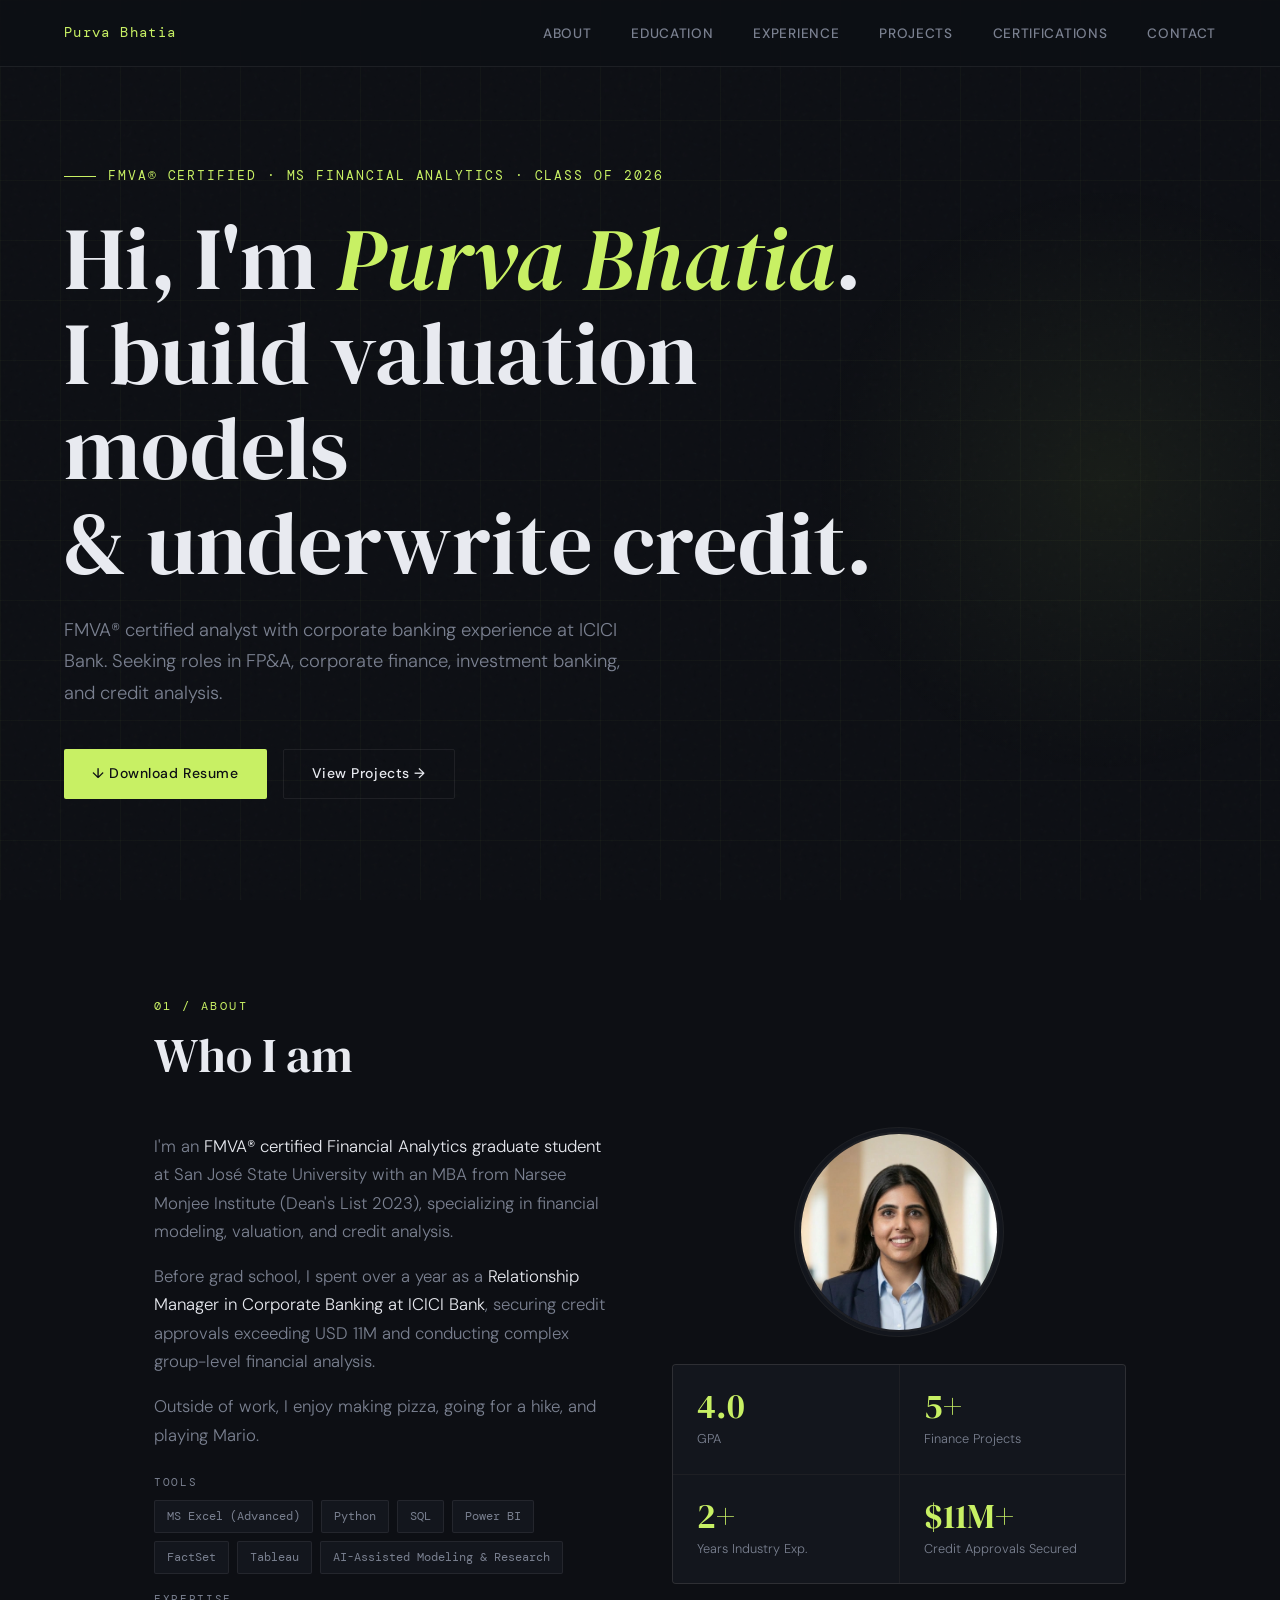
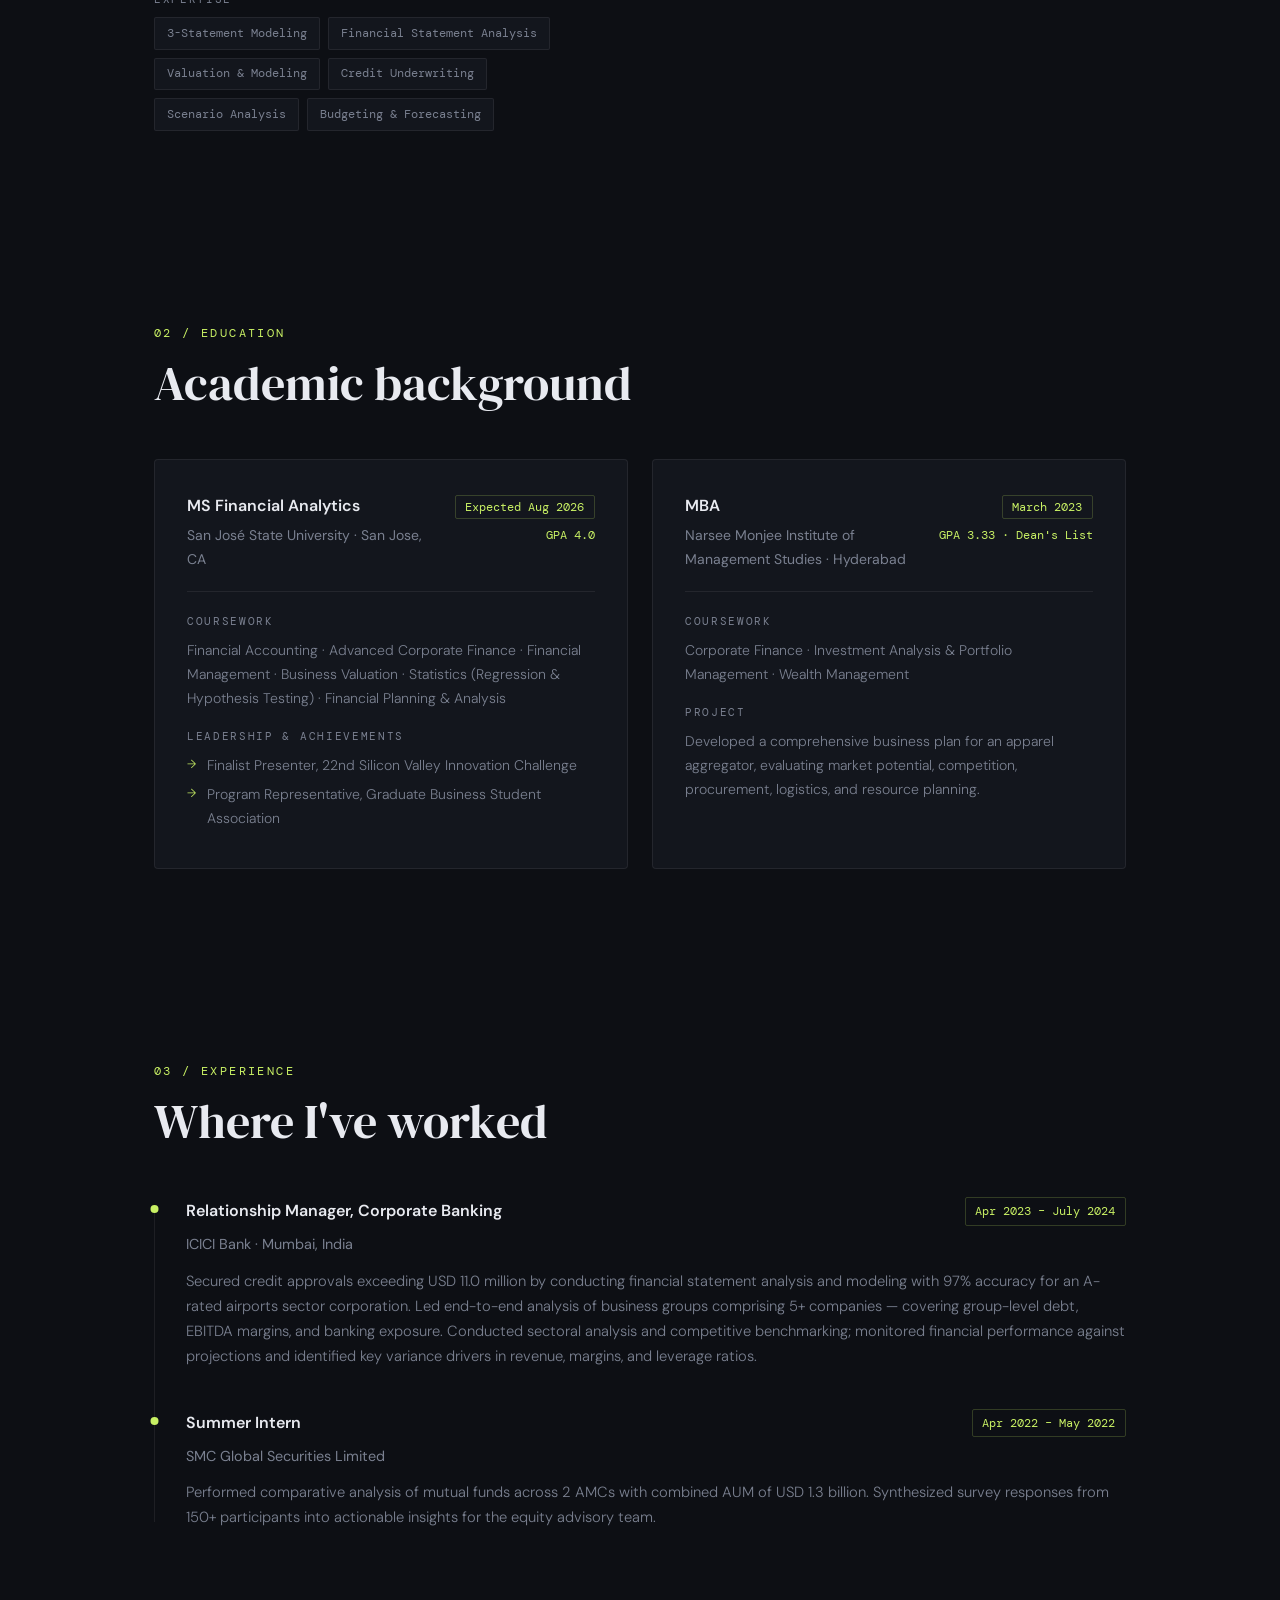
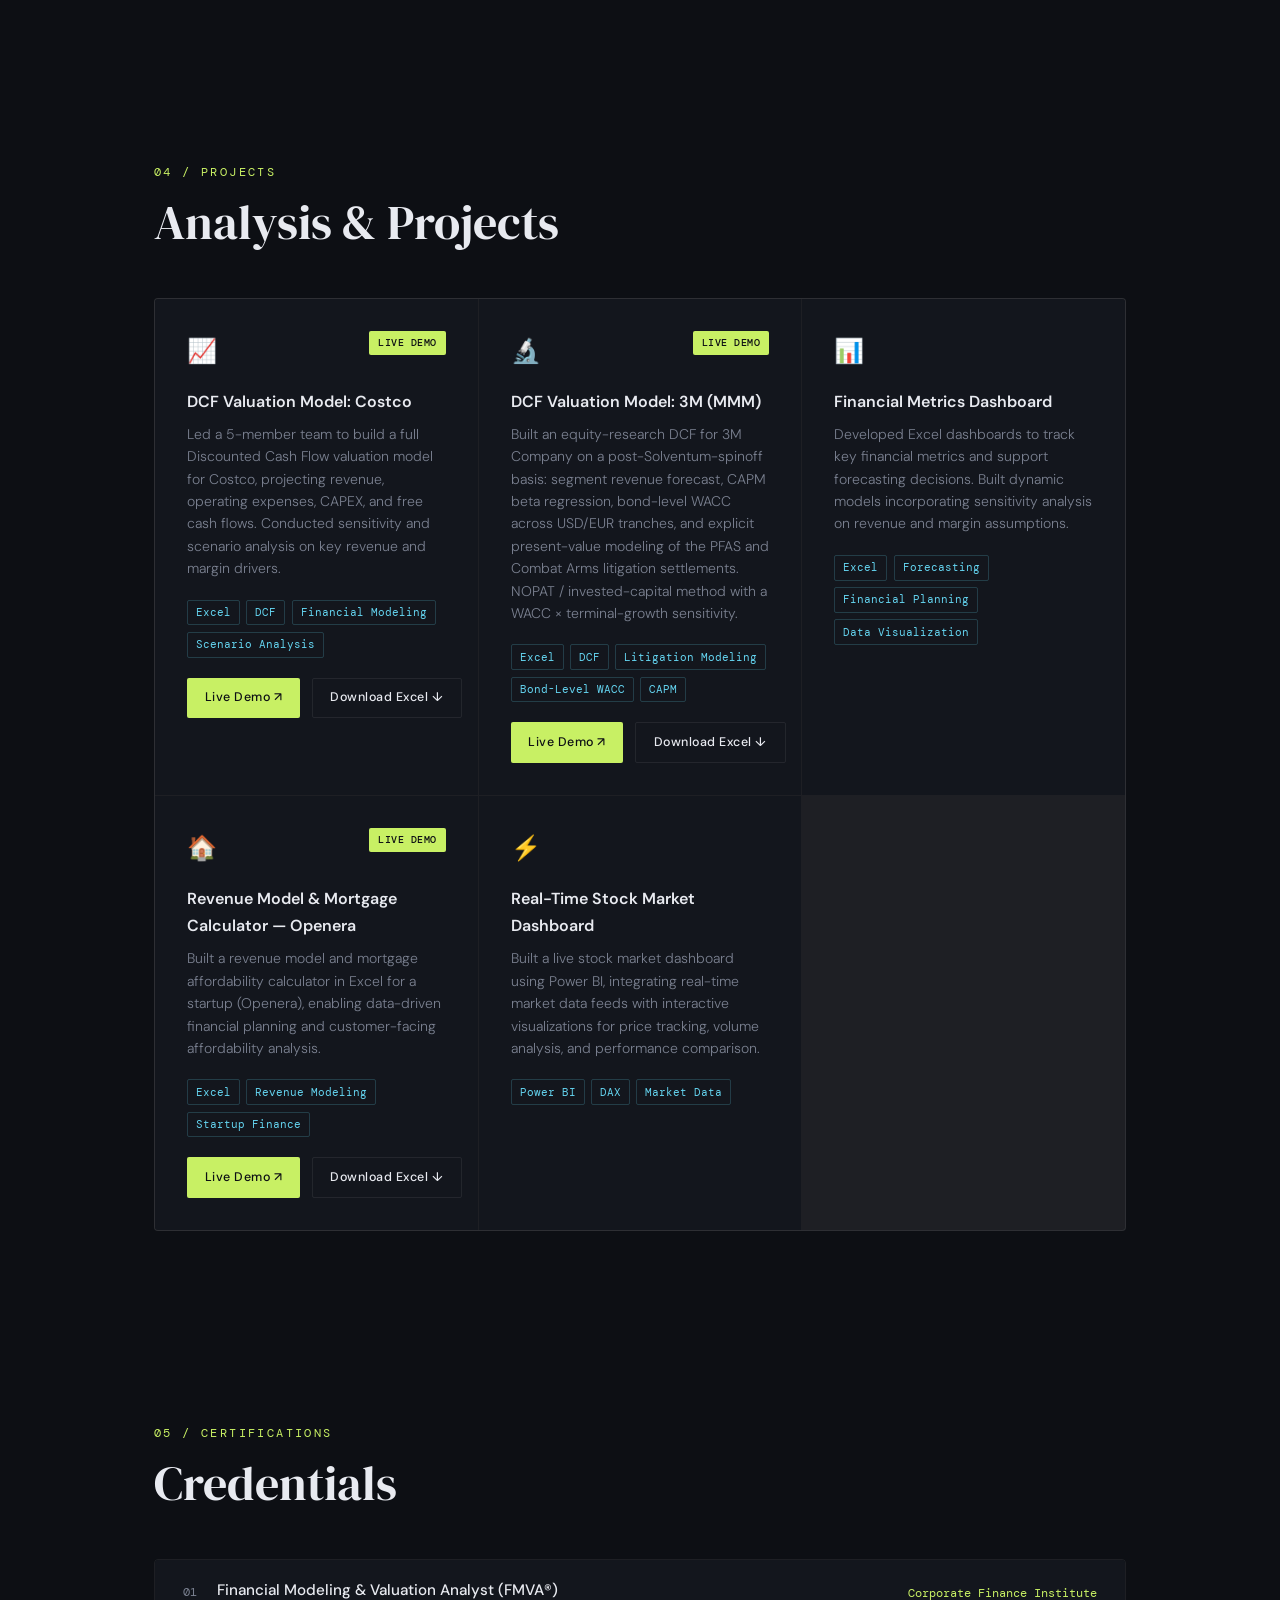
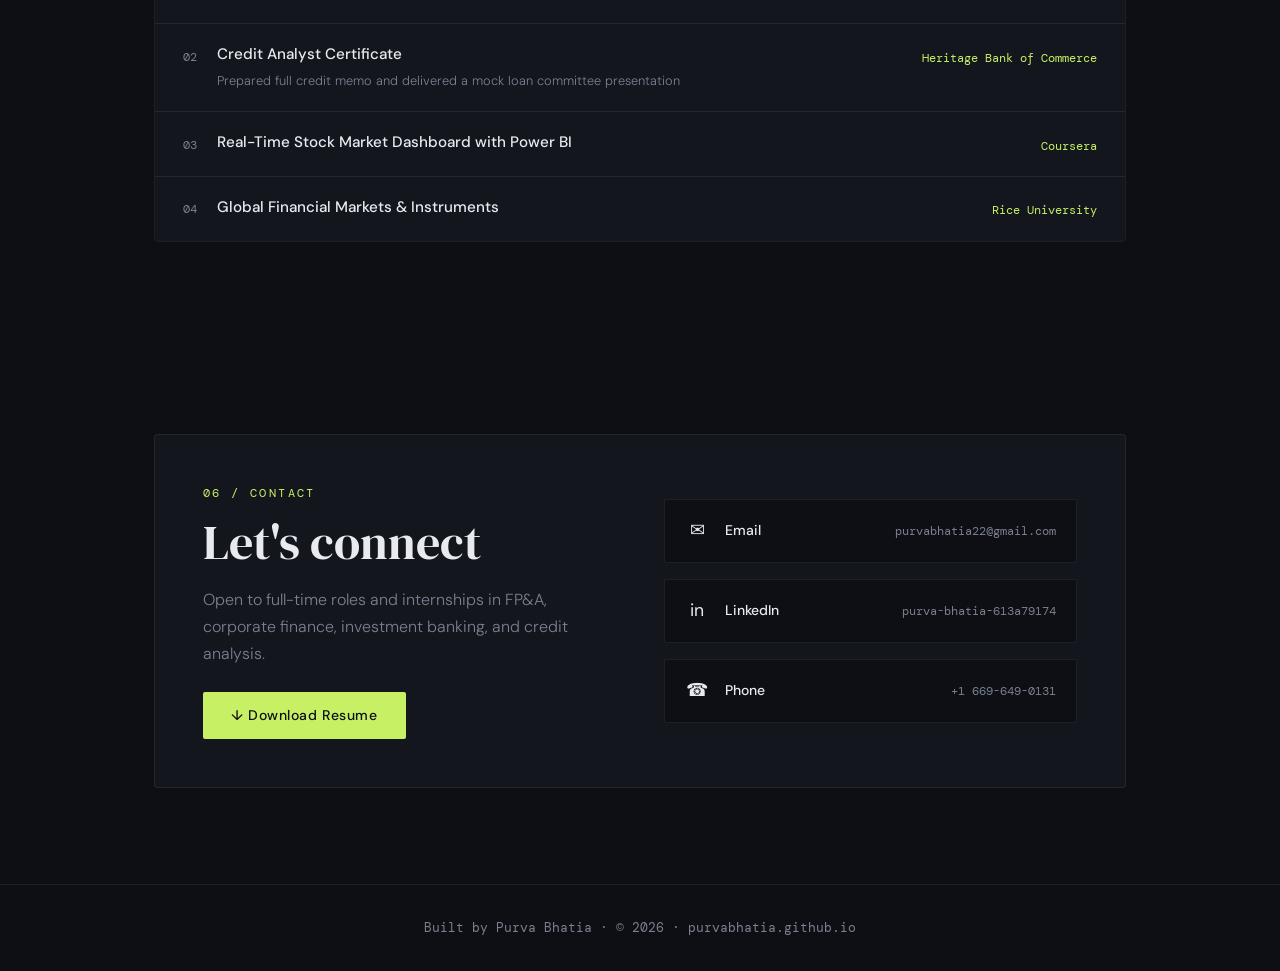
==== index.html @ b3551faf "Added 3M DCF" ====
<!DOCTYPE html>
<html lang="en">
<head>
  <meta charset="UTF-8" />
  <meta name="viewport" content="width=device-width, initial-scale=1.0"/>
  <title>Purva Bhatia | Financial Analytics</title>
  <link rel="preconnect" href="https://fonts.googleapis.com">
  <link href="https://fonts.googleapis.com/css2?family=DM+Serif+Display:ital@0;1&family=DM+Sans:wght@300;400;500;600&family=DM+Mono:wght@400;500&display=swap" rel="stylesheet">
  <link rel="stylesheet" href="style.css">
  <meta property="og:title" content="Purva Bhatia | Financial Analytics">
  <meta property="og:description" content="FMVA® certified analyst — valuation models, credit underwriting, and financial planning. MS Financial Analytics at SJSU.">
  <meta property="og:type" content="website">
  <meta property="og:url" content="https://purvabhatia.github.io/">
  <meta property="og:image" content="https://purvabhatia.github.io/assets/PurvaBhatia_Headshot.jpg">
  <link rel="icon" href="data:image/svg+xml,<svg xmlns='http://www.w3.org/2000/svg' viewBox='0 0 100 100'><rect width='100' height='100' rx='12' fill='%230d0f14'/><text x='50' y='68' font-family='serif' font-size='48' font-weight='400' fill='%23c8f064' text-anchor='middle'>PB</text></svg>">
  <style>
    .nav-links {
      display: flex;
      gap: 2.5rem;
      list-style: none;
    }

    .nav-links a {
      color: var(--muted);
      text-decoration: none;
      font-size: 0.85rem;
      font-weight: 500;
      letter-spacing: 0.05em;
      text-transform: uppercase;
      transition: color 0.2s;
    }

    .nav-links a:hover { color: var(--text); }

    /* ── HERO ── */
    #hero {
      min-height: 100vh;
      display: flex;
      align-items: center;
      padding: 8rem 4rem 4rem;
      position: relative;
      z-index: 1;
    }

    .hero-inner {
      max-width: 900px;
    }

    .hero-tag {
      font-family: var(--mono-font);
      font-size: 0.8rem;
      color: var(--accent);
      letter-spacing: 0.15em;
      text-transform: uppercase;
      margin-bottom: 1.5rem;
      display: flex;
      align-items: center;
      gap: 0.75rem;
    }

    .hero-tag::before {
      content: '';
      display: block;
      width: 2rem;
      height: 1px;
      background: var(--accent);
    }

    h1 {
      font-family: var(--heading-font);
      font-size: clamp(3rem, 7vw, 5.5rem);
      line-height: 1.08;
      font-weight: 400;
      margin-bottom: 1.5rem;
    }

    h1 em {
      font-style: italic;
      color: var(--accent);
    }

    .hero-sub {
      font-size: 1.15rem;
      color: var(--muted);
      max-width: 560px;
      margin-bottom: 2.5rem;
      font-weight: 300;
    }

    .hero-actions {
      display: flex;
      gap: 1rem;
      flex-wrap: wrap;
    }

    .btn {
      display: inline-flex;
      align-items: center;
      gap: 0.5rem;
      padding: 0.75rem 1.75rem;
      border-radius: 2px;
      font-size: 0.875rem;
      font-weight: 500;
      text-decoration: none;
      letter-spacing: 0.04em;
      transition: all 0.2s;
      cursor: pointer;
      border: none;
      font-family: var(--body-font);
    }

    .btn-primary {
      background: var(--accent);
      color: #0d0f14;
    }

    .btn-primary:hover {
      background: #d8ff70;
      transform: translateY(-1px);
      box-shadow: 0 8px 24px rgba(200,240,100,0.2);
    }

    .btn-outline {
      background: transparent;
      color: var(--text);
      border: 1px solid var(--border);
    }

    .btn-outline:hover {
      border-color: rgba(255,255,255,0.2);
      background: var(--surface);
    }

    /* ── GLOW ── */
    .hero-glow {
      position: absolute;
      top: 20%;
      right: -10%;
      width: 600px;
      height: 600px;
      background: radial-gradient(circle, rgba(200,240,100,0.06) 0%, transparent 70%);
      pointer-events: none;
      z-index: 0;
    }

    /* ── SECTIONS ── */
    section {
      padding: 6rem 4rem;
      position: relative;
      z-index: 1;
      max-width: 1100px;
      margin: 0 auto;
    }

    .section-label {
      font-family: var(--mono-font);
      font-size: 0.75rem;
      color: var(--accent);
      letter-spacing: 0.2em;
      text-transform: uppercase;
      margin-bottom: 0.75rem;
    }

    h2 {
      font-family: var(--heading-font);
      font-size: clamp(2rem, 4vw, 3rem);
      font-weight: 400;
      margin-bottom: 3rem;
      line-height: 1.15;
    }

    /* ── ABOUT ── */
    .about-grid {
      display: grid;
      grid-template-columns: 1fr 1fr;
      gap: 4rem;
      align-items: start;
    }

    .about-right {
      display: flex;
      flex-direction: column;
      gap: 1.5rem;
    }

    .headshot-wrap {
      position: relative;
      width: 200px;
      height: 200px;
      border-radius: 50%;
      overflow: hidden;
      border: 2px solid var(--border);
      box-shadow: 0 0 0 4px var(--surface), 0 0 0 5px var(--border);
      margin: 0 auto 0.5rem;
      flex-shrink: 0;
    }

    .headshot-wrap img {
      width: 100%;
      height: 100%;
      object-fit: cover;
      object-position: center top;
      display: block;
      filter: grayscale(10%);
      transition: filter 0.3s, transform 0.3s;
    }

    .headshot-wrap:hover img {
      filter: grayscale(0%);
      transform: scale(1.03);
    }

    @media (max-width: 768px) {
      .headshot-wrap { width: 160px; height: 160px; }
    }

    .about-text p {
      color: var(--muted);
      margin-bottom: 1rem;
      font-weight: 300;
      font-size: 1.05rem;
    }

    .about-text p span {
      color: var(--text);
    }

    .skills-list {
      display: flex;
      flex-wrap: wrap;
      gap: 0.5rem;
      margin-top: 1.5rem;
    }

    .skill-tag {
      font-family: var(--mono-font);
      font-size: 0.78rem;
      padding: 0.3rem 0.75rem;
      border-radius: 2px;
      border: 1px solid var(--border);
      color: var(--muted);
      background: var(--surface);
      transition: all 0.2s;
    }

    .skill-tag:hover {
      border-color: var(--accent);
      color: var(--accent);
    }

    .stat-block {
      display: grid;
      grid-template-columns: 1fr 1fr;
      gap: 1px;
      background: var(--border);
      border: 1px solid var(--border);
      border-radius: 4px;
      overflow: hidden;
    }

    .stat-item {
      background: var(--surface);
      padding: 1.5rem;
    }

    .stat-number {
      font-family: var(--heading-font);
      font-size: 2.2rem;
      color: var(--accent);
      line-height: 1;
      margin-bottom: 0.25rem;
    }

    .stat-desc {
      font-size: 0.8rem;
      color: var(--muted);
      font-weight: 300;
    }

    /* ── EXPERIENCE ── */
    .timeline {
      position: relative;
      padding-left: 2rem;
    }

    .timeline::before {
      content: '';
      position: absolute;
      left: 0;
      top: 8px;
      bottom: 8px;
      width: 1px;
      background: var(--border);
    }

    .timeline-item {
      position: relative;
      margin-bottom: 2.5rem;
      opacity: 0;
      transform: translateY(20px);
      animation: fadeUp 0.5s forwards;
    }

    .timeline-item:nth-child(1) { animation-delay: 0.1s; }
    .timeline-item:nth-child(2) { animation-delay: 0.2s; }
    .timeline-item:nth-child(3) { animation-delay: 0.3s; }

    @keyframes fadeUp {
      to { opacity: 1; transform: translateY(0); }
    }

    .timeline-item::before {
      content: '';
      position: absolute;
      left: -2rem;
      top: 8px;
      width: 8px;
      height: 8px;
      border-radius: 50%;
      background: var(--accent);
      transform: translateX(-3.5px);
    }

    .timeline-header {
      display: flex;
      justify-content: space-between;
      align-items: flex-start;
      margin-bottom: 0.4rem;
      flex-wrap: wrap;
      gap: 0.5rem;
    }

    .timeline-role {
      font-weight: 600;
      font-size: 1rem;
    }

    .timeline-date {
      font-family: var(--mono-font);
      font-size: 0.75rem;
      color: var(--accent);
      padding: 0.2rem 0.6rem;
      border: 1px solid rgba(200,240,100,0.2);
      border-radius: 2px;
    }

    .timeline-company {
      color: var(--muted);
      font-size: 0.9rem;
      margin-bottom: 0.75rem;
    }

    .timeline-desc {
      color: var(--muted);
      font-size: 0.92rem;
      font-weight: 300;
    }

    /* ── PROJECTS ── */
    .projects-grid {
      display: grid;
      grid-template-columns: repeat(auto-fill, minmax(320px, 1fr));
      gap: 1px;
      background: var(--border);
      border: 1px solid var(--border);
      border-radius: 4px;
      overflow: hidden;
    }

    .project-card {
      background: var(--surface);
      padding: 2rem;
      transition: background 0.2s;
      text-decoration: none;
      color: inherit;
      display: block;
    }

    .project-card:hover {
      background: var(--surface2);
    }

    .project-card:hover .project-arrow {
      transform: translate(3px, -3px);
    }

    .project-top {
      display: flex;
      justify-content: space-between;
      align-items: flex-start;
      margin-bottom: 1rem;
    }

    .project-icon {
      font-size: 1.5rem;
    }

    .project-arrow {
      color: var(--muted);
      font-size: 1.2rem;
      transition: transform 0.2s;
    }

    .project-title {
      font-weight: 600;
      font-size: 1rem;
      margin-bottom: 0.5rem;
    }

    .project-desc {
      font-size: 0.875rem;
      color: var(--muted);
      font-weight: 300;
      margin-bottom: 1.25rem;
      line-height: 1.6;
    }

    .project-tags {
      display: flex;
      flex-wrap: wrap;
      gap: 0.4rem;
    }

    .project-tag {
      font-family: var(--mono-font);
      font-size: 0.7rem;
      color: var(--accent2);
      border: 1px solid rgba(100,212,240,0.2);
      padding: 0.15rem 0.5rem;
      border-radius: 2px;
    }

    .project-badge {
      font-family: var(--mono-font);
      font-size: 0.65rem;
      color: var(--bg);
      background: var(--accent);
      padding: 0.2rem 0.55rem;
      border-radius: 2px;
      letter-spacing: 0.05em;
      text-transform: uppercase;
      font-weight: 500;
    }

    .project-actions {
      display: flex;
      gap: 0.75rem;
      margin-top: 1.25rem;
      flex-wrap: nowrap;
    }

    .project-actions .btn {
      font-size: 0.78rem;
      padding: 0.55rem 1.1rem;
      white-space: nowrap;
    }

    /* ── CONTACT ── */
    .contact-inner {
      background: var(--surface);
      border: 1px solid var(--border);
      border-radius: 4px;
      padding: 3rem;
      display: grid;
      grid-template-columns: 1fr 1fr;
      gap: 3rem;
      align-items: center;
    }

    .contact-cta h2 {
      margin-bottom: 1rem;
    }

    .contact-cta p {
      color: var(--muted);
      font-weight: 300;
      margin-bottom: 1.5rem;
    }

    .contact-links {
      display: flex;
      flex-direction: column;
      gap: 1rem;
    }

    .contact-link {
      display: flex;
      align-items: center;
      gap: 1rem;
      padding: 1rem 1.25rem;
      border: 1px solid var(--border);
      border-radius: 2px;
      text-decoration: none;
      color: var(--text);
      transition: all 0.2s;
      background: var(--bg);
    }

    .contact-link:hover {
      border-color: var(--accent);
      color: var(--accent);
    }

    .contact-link-icon {
      font-size: 1.1rem;
      width: 1.5rem;
      text-align: center;
    }

    .contact-link-label {
      font-size: 0.875rem;
      font-weight: 500;
    }

    .contact-link-sub {
      font-size: 0.75rem;
      color: var(--muted);
      margin-left: auto;
      font-family: var(--mono-font);
    }

    /* ── DIVIDER ── */
    .divider {
      width: 100%;
      height: 1px;
      background: var(--border);
      margin: 0 4rem;
      max-width: calc(100% - 8rem);
    }

    /* ── SKILL GROUPS ── */
    .skills-group { margin-top: 1.5rem; }
    .skills-group + .skills-group { margin-top: 1rem; }
    .skills-group-label {
      font-family: var(--mono-font);
      font-size: 0.7rem;
      color: var(--muted);
      letter-spacing: 0.15em;
      text-transform: uppercase;
      margin-bottom: 0.5rem;
    }
    .skills-group .skills-list { margin-top: 0; }

    /* ── EDUCATION ── */
    .edu-grid {
      display: grid;
      grid-template-columns: 1fr 1fr;
      gap: 1.5rem;
    }
    .edu-card {
      background: var(--surface);
      border: 1px solid var(--border);
      border-radius: 4px;
      padding: 2rem;
    }
    .edu-header {
      display: flex;
      justify-content: space-between;
      align-items: flex-start;
      gap: 1rem;
      margin-bottom: 1.25rem;
      padding-bottom: 1.25rem;
      border-bottom: 1px solid var(--border);
    }
    .edu-degree { font-weight: 600; font-size: 1rem; margin-bottom: 0.3rem; }
    .edu-school { font-size: 0.875rem; color: var(--muted); }
    .edu-meta { text-align: right; flex-shrink: 0; }
    .edu-gpa {
      font-family: var(--mono-font);
      font-size: 0.75rem;
      color: var(--accent);
      margin-top: 0.4rem;
    }
    .edu-section-title {
      font-family: var(--mono-font);
      font-size: 0.7rem;
      letter-spacing: 0.15em;
      text-transform: uppercase;
      color: var(--muted);
      margin-bottom: 0.5rem;
      margin-top: 1rem;
    }
    .edu-section-title:first-child { margin-top: 0; }
    .edu-text { font-size: 0.875rem; color: var(--muted); font-weight: 300; line-height: 1.7; }
    .edu-list { list-style: none; padding: 0; }
    .edu-list li {
      font-size: 0.875rem;
      color: var(--muted);
      font-weight: 300;
      padding-left: 1.25rem;
      position: relative;
      margin-bottom: 0.35rem;
    }
    .edu-list li::before { content: '→'; position: absolute; left: 0; color: var(--accent); font-size: 0.75rem; }

    /* ── CERTIFICATIONS ── */
    .cert-list {
      border: 1px solid var(--border);
      border-radius: 4px;
      overflow: hidden;
    }
    .cert-item {
      display: flex;
      align-items: flex-start;
      justify-content: space-between;
      gap: 2rem;
      padding: 1.25rem 1.75rem;
      border-bottom: 1px solid var(--border);
      background: var(--surface);
      transition: background 0.2s;
    }
    .cert-item:last-child { border-bottom: none; }
    .cert-item:hover { background: var(--surface2); }
    .cert-left { display: flex; align-items: flex-start; gap: 1.25rem; }
    .cert-index {
      font-family: var(--mono-font);
      font-size: 0.72rem;
      color: var(--muted);
      padding-top: 0.2rem;
      flex-shrink: 0;
    }
    .cert-name { font-weight: 500; font-size: 0.95rem; line-height: 1.4; }
    .cert-detail { font-size: 0.8rem; color: var(--muted); font-weight: 300; margin-top: 0.25rem; }
    .cert-org {
      font-family: var(--mono-font);
      font-size: 0.75rem;
      color: var(--accent);
      white-space: nowrap;
      flex-shrink: 0;
      padding-top: 0.2rem;
    }

    /* ── RESPONSIVE ── */
    @media (max-width: 768px) {
      nav { padding: 1rem 1.5rem; }
      .nav-links { display: none; }
      #hero, section { padding-left: 1.5rem; padding-right: 1.5rem; }
      .about-grid { grid-template-columns: 1fr; gap: 2rem; }
      .contact-inner { grid-template-columns: 1fr; }
      .projects-grid { grid-template-columns: 1fr; }
      .edu-grid { grid-template-columns: 1fr; }
    }

    /* ── SCROLL ANIMATION ── */
    .reveal {
      opacity: 0;
      transform: translateY(30px);
      transition: opacity 0.6s ease, transform 0.6s ease;
    }

    .reveal.visible {
      opacity: 1;
      transform: translateY(0);
    }
  </style>
</head>
<body>

  <!-- NAV -->
  <nav>
<span class="nav-logo">Purva Bhatia</span>
    <ul class="nav-links">
      <li><a href="#about">About</a></li>
      <li><a href="#education">Education</a></li>
      <li><a href="#experience">Experience</a></li>
      <li><a href="#projects">Projects</a></li>
      <li><a href="#certifications">Certifications</a></li>
      <li><a href="#contact">Contact</a></li>
    </ul>
  </nav>

  <!-- HERO -->
  <div id="hero">
    <div class="hero-glow"></div>
    <div class="hero-inner">
      <div class="hero-tag">FMVA® Certified · MS Financial Analytics · Class of 2026</div>
      <h1>Hi, I'm <em>Purva Bhatia</em>.<br>I build valuation models<br>&amp; underwrite credit.</h1>
      <p class="hero-sub">
        FMVA® certified analyst with corporate banking experience at ICICI Bank. Seeking roles in FP&amp;A, corporate finance, investment banking, and credit analysis.
      </p>
      <div class="hero-actions">
        <a href="assets/PurvaBhatia_Resume.pdf" class="btn btn-primary" target="_blank">↓ Download Resume</a>
        <a href="#projects" class="btn btn-outline">View Projects →</a>
      </div>
    </div>
  </div>

  <!-- ABOUT -->
  <section id="about">
    <div class="section-label">01 / About</div>
    <h2>Who I am</h2>
    <div class="about-grid reveal">
      <div class="about-text">
        <p>
          I'm an <span>FMVA® certified Financial Analytics graduate student</span> at San José State University with an MBA from Narsee Monjee Institute (Dean's List 2023), specializing in financial modeling, valuation, and credit analysis.
        </p>
        <p>
          Before grad school, I spent over a year as a <span>Relationship Manager in Corporate Banking at ICICI Bank</span>, securing credit approvals exceeding USD 11M and conducting complex group-level financial analysis.
        </p>
        <p>
          Outside of work, I enjoy making pizza, going for a hike, and playing Mario.
        </p>
        <div class="skills-group">
          <div class="skills-group-label">Tools</div>
          <div class="skills-list">
            <span class="skill-tag">MS Excel (Advanced)</span>
            <span class="skill-tag">Python</span>
            <span class="skill-tag">SQL</span>
            <span class="skill-tag">Power BI</span>
            <span class="skill-tag">FactSet</span>
            <span class="skill-tag">Tableau</span>
            <span class="skill-tag">AI-Assisted Modeling &amp; Research</span>
          </div>
        </div>
        <div class="skills-group">
          <div class="skills-group-label">Expertise</div>
          <div class="skills-list">
            <span class="skill-tag">3-Statement Modeling</span>
            <span class="skill-tag">Financial Statement Analysis</span>
            <span class="skill-tag">Valuation & Modeling</span>
            <span class="skill-tag">Credit Underwriting</span>
            <span class="skill-tag">Scenario Analysis</span>
            <span class="skill-tag">Budgeting & Forecasting</span>
          </div>
        </div>
      </div>
      <div class="about-right">
        <div class="headshot-wrap">
          <img src="assets/PurvaBhatia_Headshot.jpg" alt="Purva Bhatia" />
        </div>
        <div class="stat-block">
          <div class="stat-item">
            <div class="stat-number">4.0</div>
            <div class="stat-desc">GPA</div>
          </div>
          <div class="stat-item">
            <div class="stat-number">5+</div>
            <div class="stat-desc">Finance Projects</div>
          </div>
          <div class="stat-item">
            <div class="stat-number">2+</div>
            <div class="stat-desc">Years Industry Exp.</div>
          </div>
          <div class="stat-item">
            <div class="stat-number">$11M+</div>
            <div class="stat-desc">Credit Approvals Secured</div>
          </div>
        </div>
      </div>
    </div>
  </section>

  <!-- EDUCATION -->
  <section id="education">
    <div class="section-label">02 / Education</div>
    <h2>Academic background</h2>
    <div class="edu-grid reveal">

      <div class="edu-card">
        <div class="edu-header">
          <div>
            <div class="edu-degree">MS Financial Analytics</div>
            <div class="edu-school">San José State University · San Jose, CA</div>
          </div>
          <div class="edu-meta">
            <span class="timeline-date">Expected Aug 2026</span>
            <div class="edu-gpa">GPA 4.0</div>
          </div>
        </div>
        <div class="edu-section-title">Coursework</div>
        <p class="edu-text">Financial Accounting · Advanced Corporate Finance · Financial Management · Business Valuation · Statistics (Regression &amp; Hypothesis Testing) · Financial Planning &amp; Analysis</p>
        <div class="edu-section-title">Leadership &amp; Achievements</div>
        <ul class="edu-list">
          <li>Finalist Presenter, 22nd Silicon Valley Innovation Challenge</li>
          <li>Program Representative, Graduate Business Student Association</li>
        </ul>
      </div>

      <div class="edu-card">
        <div class="edu-header">
          <div>
            <div class="edu-degree">MBA</div>
            <div class="edu-school">Narsee Monjee Institute of Management Studies · Hyderabad</div>
          </div>
          <div class="edu-meta">
            <span class="timeline-date">March 2023</span>
            <div class="edu-gpa">GPA 3.33 · Dean's List</div>
          </div>
        </div>
        <div class="edu-section-title">Coursework</div>
        <p class="edu-text">Corporate Finance · Investment Analysis &amp; Portfolio Management · Wealth Management</p>
        <div class="edu-section-title">Project</div>
        <p class="edu-text">Developed a comprehensive business plan for an apparel aggregator, evaluating market potential, competition, procurement, logistics, and resource planning.</p>
      </div>

    </div>
  </section>

  <!-- EXPERIENCE -->
  <section id="experience">
    <div class="section-label">03 / Experience</div>
    <h2>Where I've worked</h2>
    <div class="timeline">
      <!-- JOB 1 -->
      <div class="timeline-item">
        <div class="timeline-header">
          <span class="timeline-role">Relationship Manager, Corporate Banking</span>
          <span class="timeline-date">Apr 2023 – July 2024</span>
        </div>
        <div class="timeline-company">ICICI Bank · Mumbai, India</div>
        <p class="timeline-desc">
          Secured credit approvals exceeding USD 11.0 million by conducting financial statement analysis and modeling with 97% accuracy for an A-rated airports sector corporation. Led end-to-end analysis of business groups comprising 5+ companies — covering group-level debt, EBITDA margins, and banking exposure. Conducted sectoral analysis and competitive benchmarking; monitored financial performance against projections and identified key variance drivers in revenue, margins, and leverage ratios.
        </p>
      </div>
      <!-- JOB 2 -->
      <div class="timeline-item">
        <div class="timeline-header">
          <span class="timeline-role">Summer Intern</span>
          <span class="timeline-date">Apr 2022 – May 2022</span>
        </div>
        <div class="timeline-company">SMC Global Securities Limited</div>
        <p class="timeline-desc">
          Performed comparative analysis of mutual funds across 2 AMCs with combined AUM of USD 1.3 billion. Synthesized survey responses from 150+ participants into actionable insights for the equity advisory team.
        </p>
      </div>
    </div>
  </section>

  <!-- PROJECTS -->
  <section id="projects">
    <div class="section-label">04 / Projects</div>
    <h2>Analysis &amp; Projects</h2>
    <div class="projects-grid reveal">

      <!-- PROJECT 1 -->
      <div class="project-card">
        <div class="project-top">
          <span class="project-icon">📈</span>
          <span class="project-badge">Live Demo</span>
        </div>
        <div class="project-title">DCF Valuation Model: Costco</div>
        <div class="project-desc">
          Led a 5-member team to build a full Discounted Cash Flow valuation model for Costco, projecting revenue, operating expenses, CAPEX, and free cash flows. Conducted sensitivity and scenario analysis on key revenue and margin drivers.
        </div>
        <div class="project-tags">
          <span class="project-tag">Excel</span>
          <span class="project-tag">DCF</span>
          <span class="project-tag">Financial Modeling</span>
          <span class="project-tag">Scenario Analysis</span>
        </div>
        <div class="project-actions">
          <a href="costco.html" class="btn btn-primary" target="_blank">Live Demo ↗</a>
          <a href="assets/Costco_DCF.xlsx" class="btn btn-outline" target="_blank">Download Excel ↓</a>
        </div>
      </div>

      <!-- PROJECT 2 -->
      <div class="project-card">
        <div class="project-top">
          <span class="project-icon">🔬</span>
          <span class="project-badge">Live Demo</span>
        </div>
        <div class="project-title">DCF Valuation Model: 3M (MMM)</div>
        <div class="project-desc">
          Built an equity-research DCF for 3M Company on a post-Solventum-spinoff basis: segment revenue forecast, CAPM beta regression, bond-level WACC across USD/EUR tranches, and explicit present-value modeling of the PFAS and Combat Arms litigation settlements. NOPAT / invested-capital method with a WACC × terminal-growth sensitivity.
        </div>
        <div class="project-tags">
          <span class="project-tag">Excel</span>
          <span class="project-tag">DCF</span>
          <span class="project-tag">Litigation Modeling</span>
          <span class="project-tag">Bond-Level WACC</span>
          <span class="project-tag">CAPM</span>
        </div>
        <div class="project-actions">
          <a href="3m.html" class="btn btn-primary" target="_blank">Live Demo ↗</a>
          <a href="assets/3m_DCF.xlsx" class="btn btn-outline" target="_blank">Download Excel ↓</a>
        </div>
      </div>

      <!-- PROJECT 3 -->
      <div class="project-card">
        <div class="project-top">
          <span class="project-icon">📊</span>
        </div>
        <div class="project-title">Financial Metrics Dashboard</div>
        <div class="project-desc">
          Developed Excel dashboards to track key financial metrics and support forecasting decisions. Built dynamic models incorporating sensitivity analysis on revenue and margin assumptions.
        </div>
        <div class="project-tags">
          <span class="project-tag">Excel</span>
          <span class="project-tag">Forecasting</span>
          <span class="project-tag">Financial Planning</span>
          <span class="project-tag">Data Visualization</span>
        </div>
      </div>

      <!-- PROJECT 4 -->
      <div class="project-card">
        <div class="project-top">
          <span class="project-icon">🏠</span>
          <span class="project-badge">Live Demo</span>
        </div>
        <div class="project-title">Revenue Model & Mortgage Calculator — Openera</div>
        <div class="project-desc">
          Built a revenue model and mortgage affordability calculator in Excel for a startup (Openera), enabling data-driven financial planning and customer-facing affordability analysis.
        </div>
        <div class="project-tags">
          <span class="project-tag">Excel</span>
          <span class="project-tag">Revenue Modeling</span>
          <span class="project-tag">Startup Finance</span>
        </div>
        <div class="project-actions">
          <a href="mortgage.html" class="btn btn-primary" target="_blank">Live Demo ↗</a>
          <a href="assets/Simulator.xlsx" class="btn btn-outline" target="_blank">Download Excel ↓</a>
        </div>
      </div>

      <!-- PROJECT 5 -->
      <div class="project-card">
        <div class="project-top">
          <span class="project-icon">⚡</span>
        </div>
        <div class="project-title">Real-Time Stock Market Dashboard</div>
        <div class="project-desc">
          Built a live stock market dashboard using Power BI, integrating real-time market data feeds with interactive visualizations for price tracking, volume analysis, and performance comparison.
        </div>
        <div class="project-tags">
          <span class="project-tag">Power BI</span>
          <span class="project-tag">DAX</span>
          <span class="project-tag">Market Data</span>
        </div>
      </div>

    </div>
  </section>

  <!-- CERTIFICATIONS -->
  <section id="certifications">
    <div class="section-label">05 / Certifications</div>
    <h2>Credentials</h2>
    <div class="cert-list reveal">

      <div class="cert-item">
        <div class="cert-left">
          <span class="cert-index">01</span>
          <div>
            <div class="cert-name">Financial Modeling &amp; Valuation Analyst (FMVA®)</div>
          </div>
        </div>
        <span class="cert-org">Corporate Finance Institute</span>
      </div>

      <div class="cert-item">
        <div class="cert-left">
          <span class="cert-index">02</span>
          <div>
            <div class="cert-name">Credit Analyst Certificate</div>
            <div class="cert-detail">Prepared full credit memo and delivered a mock loan committee presentation</div>
          </div>
        </div>
        <span class="cert-org">Heritage Bank of Commerce</span>
      </div>

      <div class="cert-item">
        <div class="cert-left">
          <span class="cert-index">03</span>
          <div>
            <div class="cert-name">Real-Time Stock Market Dashboard with Power BI</div>
          </div>
        </div>
        <span class="cert-org">Coursera</span>
      </div>

      <div class="cert-item">
        <div class="cert-left">
          <span class="cert-index">04</span>
          <div>
            <div class="cert-name">Global Financial Markets &amp; Instruments</div>
          </div>
        </div>
        <span class="cert-org">Rice University</span>
      </div>

    </div>
  </section>

  <!-- CONTACT -->
  <section id="contact">
    <div class="contact-inner reveal">
      <div class="contact-cta">
        <div class="section-label">06 / Contact</div>
        <h2>Let's connect</h2>
        <p>
          Open to full-time roles and internships in FP&amp;A, corporate finance, investment banking, and credit analysis.
        </p>
        <a href="assets/PurvaBhatia_Resume.pdf" class="btn btn-primary" target="_blank">↓ Download Resume</a>
      </div>
      <div class="contact-links">
        <a href="mailto:purvabhatia22@gmail.com" class="contact-link">
          <span class="contact-link-icon">✉</span>
          <span class="contact-link-label">Email</span>
          <span class="contact-link-sub">purvabhatia22@gmail.com</span>
        </a>
        <a href="https://www.linkedin.com/in/purva-bhatia-613a79174/" target="_blank" class="contact-link">
          <span class="contact-link-icon">in</span>
          <span class="contact-link-label">LinkedIn</span>
          <span class="contact-link-sub">purva-bhatia-613a79174</span>
        </a>
        <a href="tel:+16696490131" class="contact-link">
          <span class="contact-link-icon">☎</span>
          <span class="contact-link-label">Phone</span>
          <span class="contact-link-sub">+1 669-649-0131</span>
        </a>
      </div>
    </div>
  </section>

  <!-- FOOTER -->
  <footer>
    <p>Built by Purva Bhatia · © 2026 · purvabhatia.github.io</p>
  </footer>

  <script>
    // Scroll reveal
    const reveals = document.querySelectorAll('.reveal');
    const observer = new IntersectionObserver((entries) => {
      entries.forEach(e => {
        if (e.isIntersecting) {
          e.target.classList.add('visible');
        }
      });
    }, { threshold: 0.1 });
    reveals.forEach(r => observer.observe(r));
  </script>

</body>
</html>
---- style.css ----
:root {
  --bg: #0d0f14;
  --surface: #13161d;
  --surface2: #1a1e28;
  --border: rgba(255,255,255,0.07);
  --accent: #c8f064;
  --accent2: #64d4f0;
  --text: #e8eaf0;
  --muted: #7a8090;
  --heading-font: 'DM Serif Display', serif;
  --body-font: 'DM Sans', sans-serif;
  --mono-font: 'DM Mono', monospace;
}

*, *::before, *::after { box-sizing: border-box; margin: 0; padding: 0; }

html { scroll-behavior: smooth; }

body {
  background: var(--bg);
  color: var(--text);
  font-family: var(--body-font);
  font-size: 16px;
  line-height: 1.7;
  overflow-x: hidden;
  min-height: 100vh;
}

body::before {
  content: '';
  position: fixed;
  inset: 0;
  background-image: url("data:image/svg+xml,%3Csvg viewBox='0 0 200 200' xmlns='http://www.w3.org/2000/svg'%3E%3Cfilter id='n'%3E%3CfeTurbulence type='fractalNoise' baseFrequency='0.9' numOctaves='4' stitchTiles='stitch'/%3E%3C/filter%3E%3Crect width='100%25' height='100%25' filter='url(%23n)' opacity='0.04'/%3E%3C/svg%3E");
  pointer-events: none;
  z-index: 0;
  opacity: 0.5;
}

body::after {
  content: '';
  position: fixed;
  inset: 0;
  background-image:
    linear-gradient(rgba(200,240,100,0.03) 1px, transparent 1px),
    linear-gradient(90deg, rgba(200,240,100,0.03) 1px, transparent 1px);
  background-size: 60px 60px;
  pointer-events: none;
  z-index: 0;
}

nav {
  position: fixed;
  top: 0; left: 0; right: 0;
  z-index: 100;
  display: flex;
  justify-content: space-between;
  align-items: center;
  padding: 1.2rem 4rem;
  backdrop-filter: blur(20px);
  -webkit-backdrop-filter: blur(20px);
  background: rgba(13,15,20,0.8);
  border-bottom: 1px solid var(--border);
}

.nav-logo {
  font-family: var(--mono-font);
  font-size: 0.85rem;
  color: var(--accent);
  letter-spacing: 0.1em;
  text-decoration: none;
}

footer {
  text-align: center;
  padding: 2rem 4rem;
  border-top: 1px solid var(--border);
  color: var(--muted);
  font-size: 0.8rem;
  font-family: var(--mono-font);
  position: relative;
  z-index: 1;
}
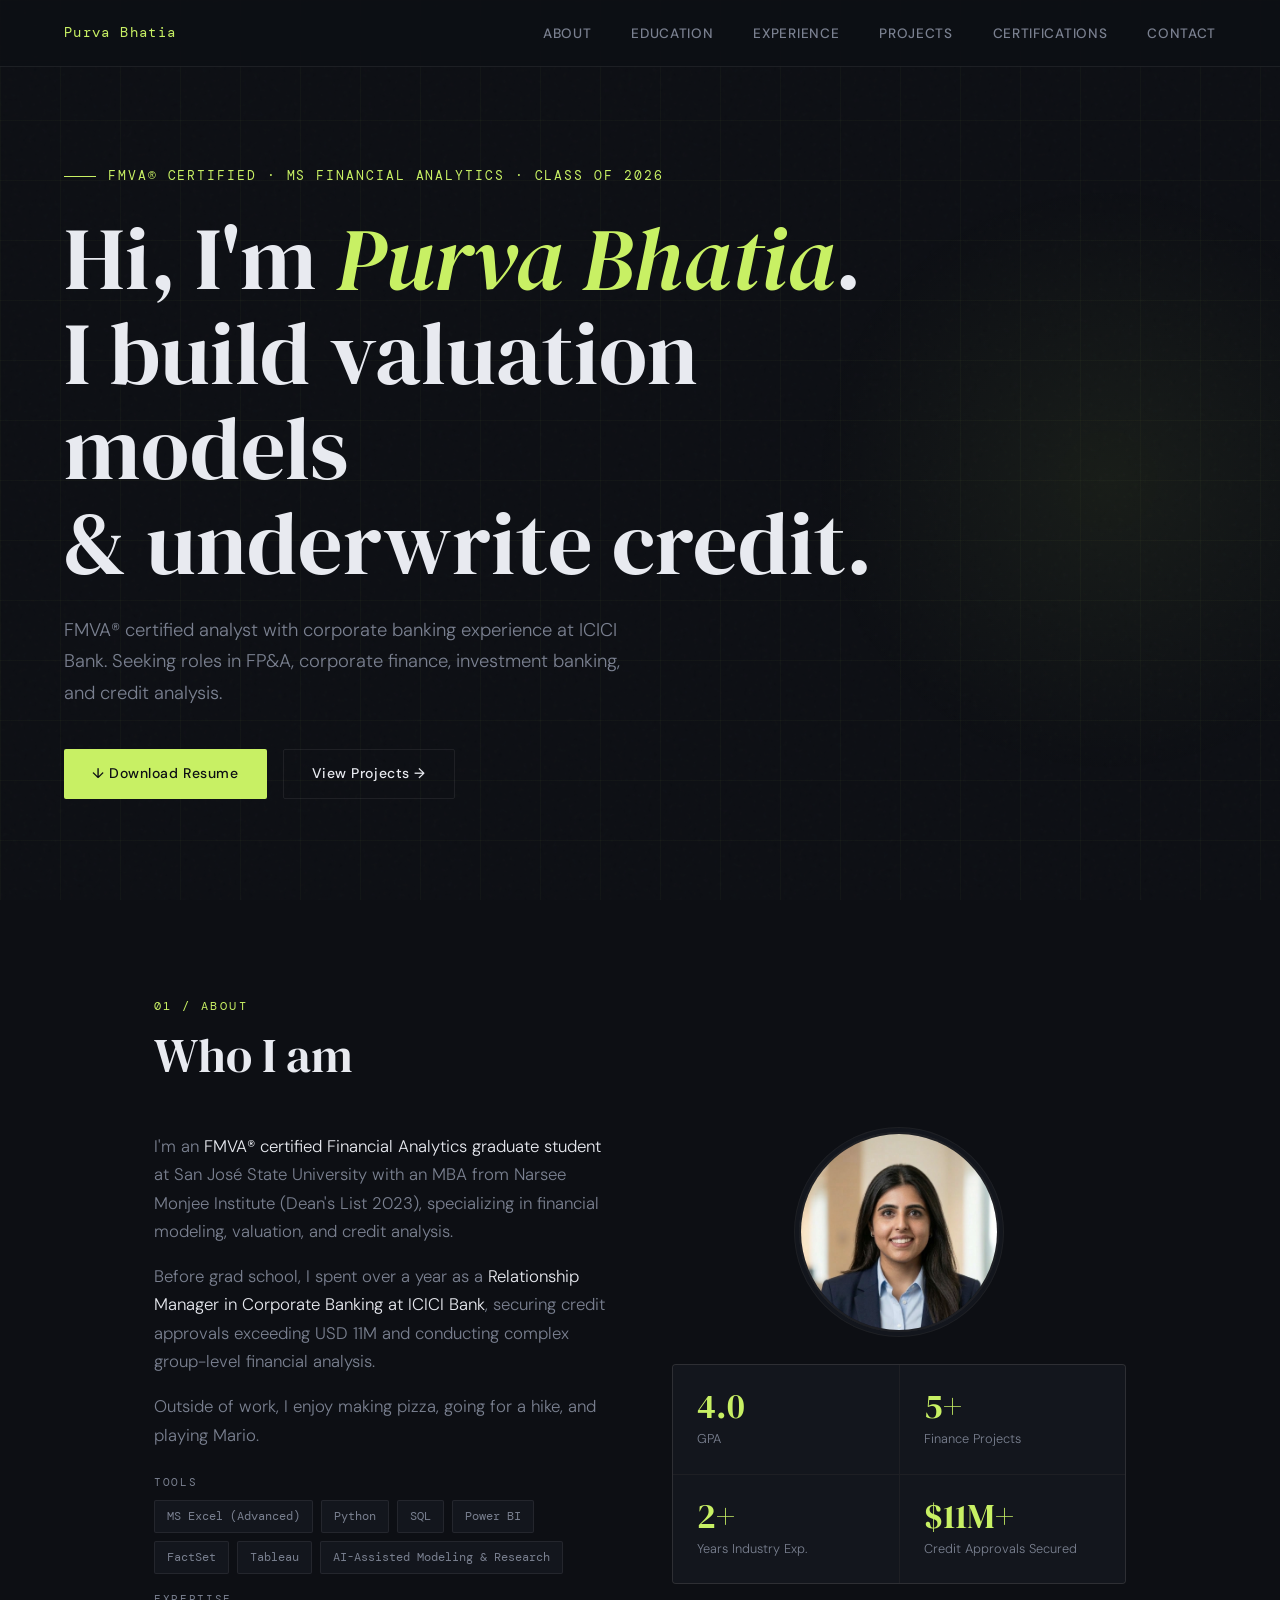
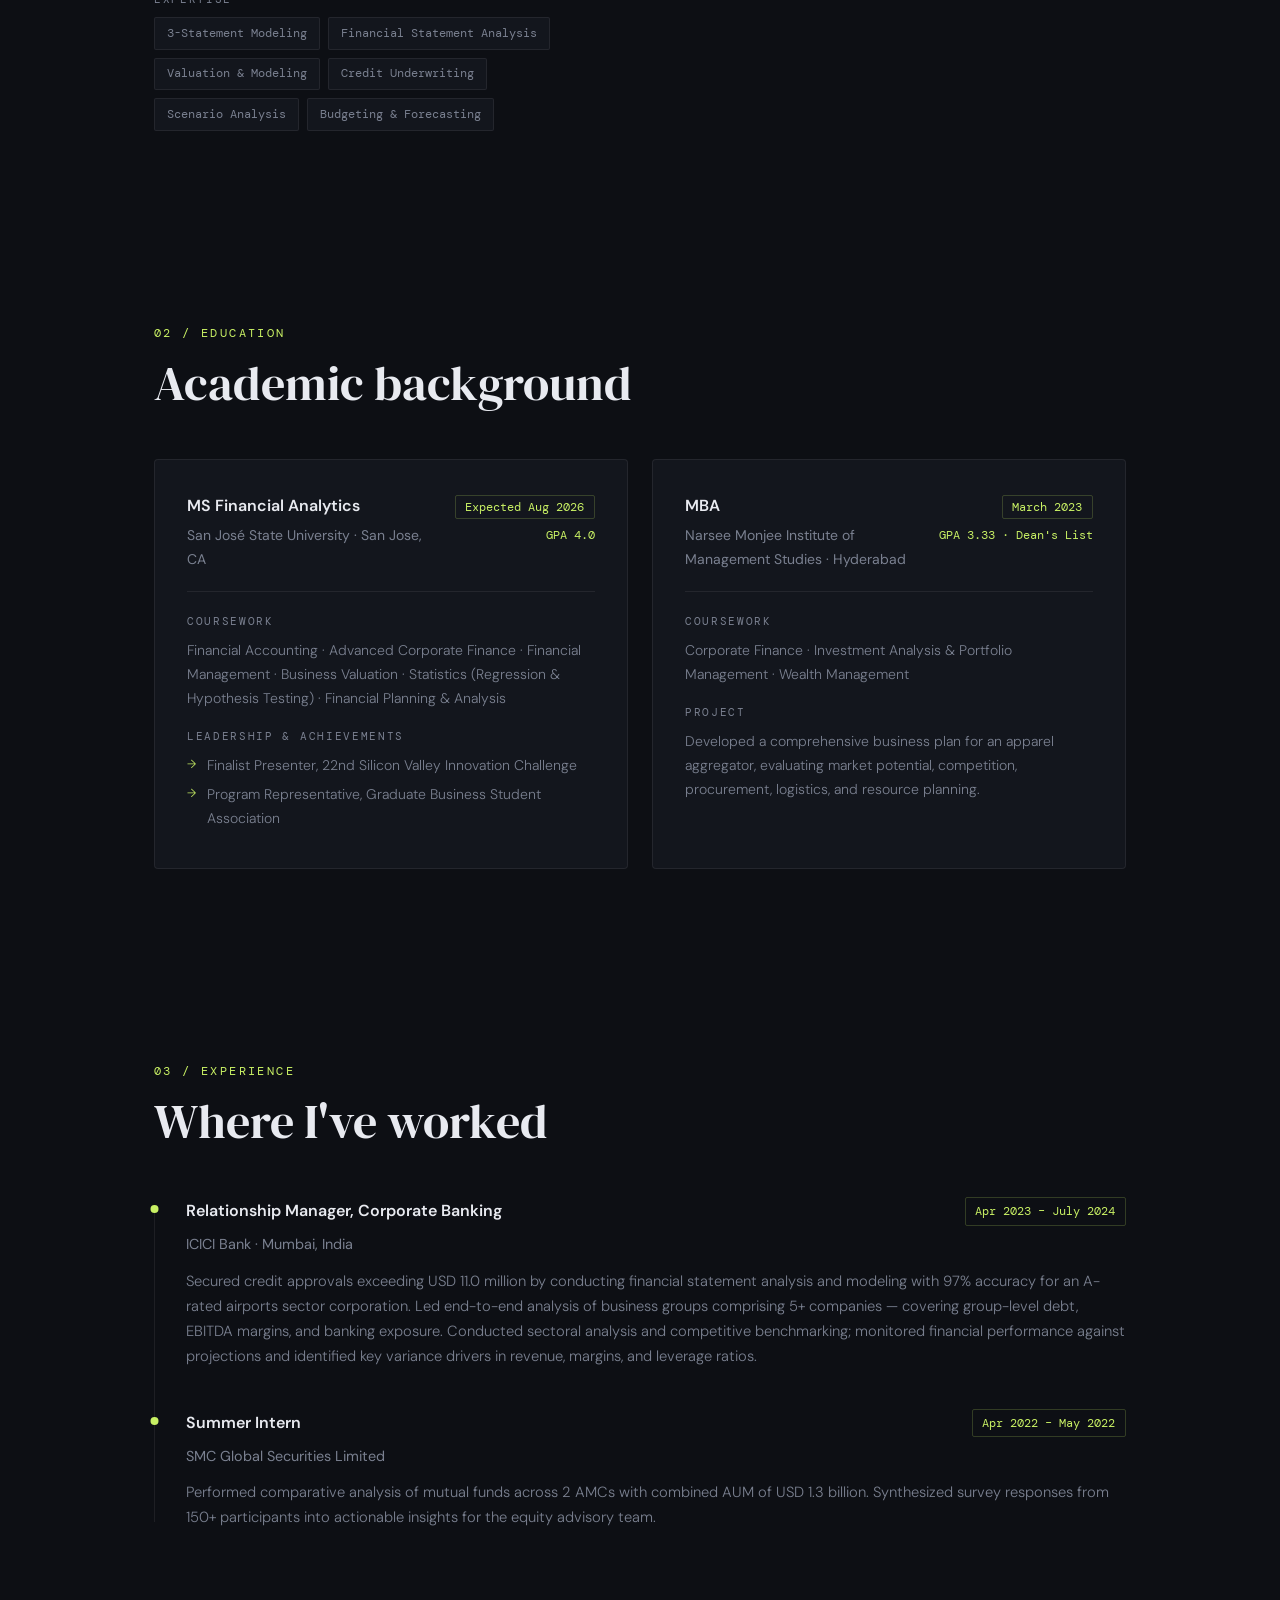
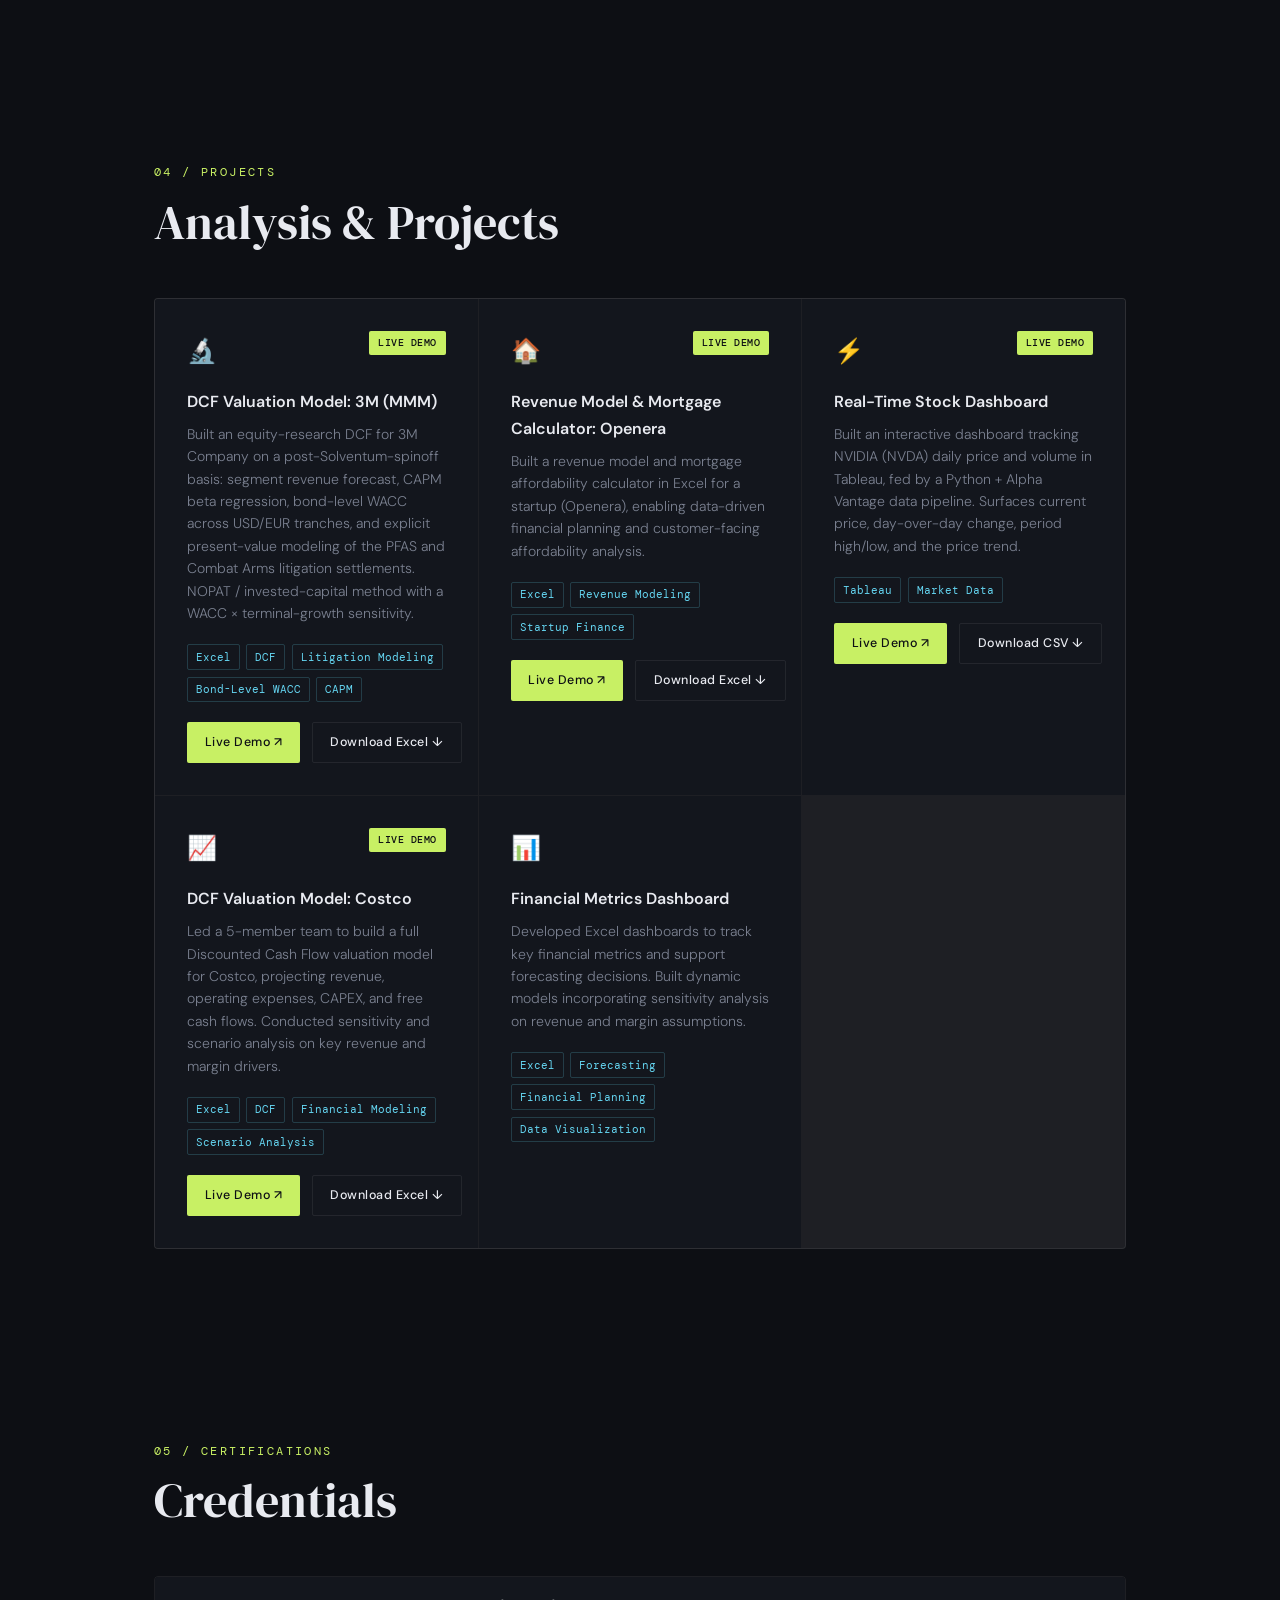
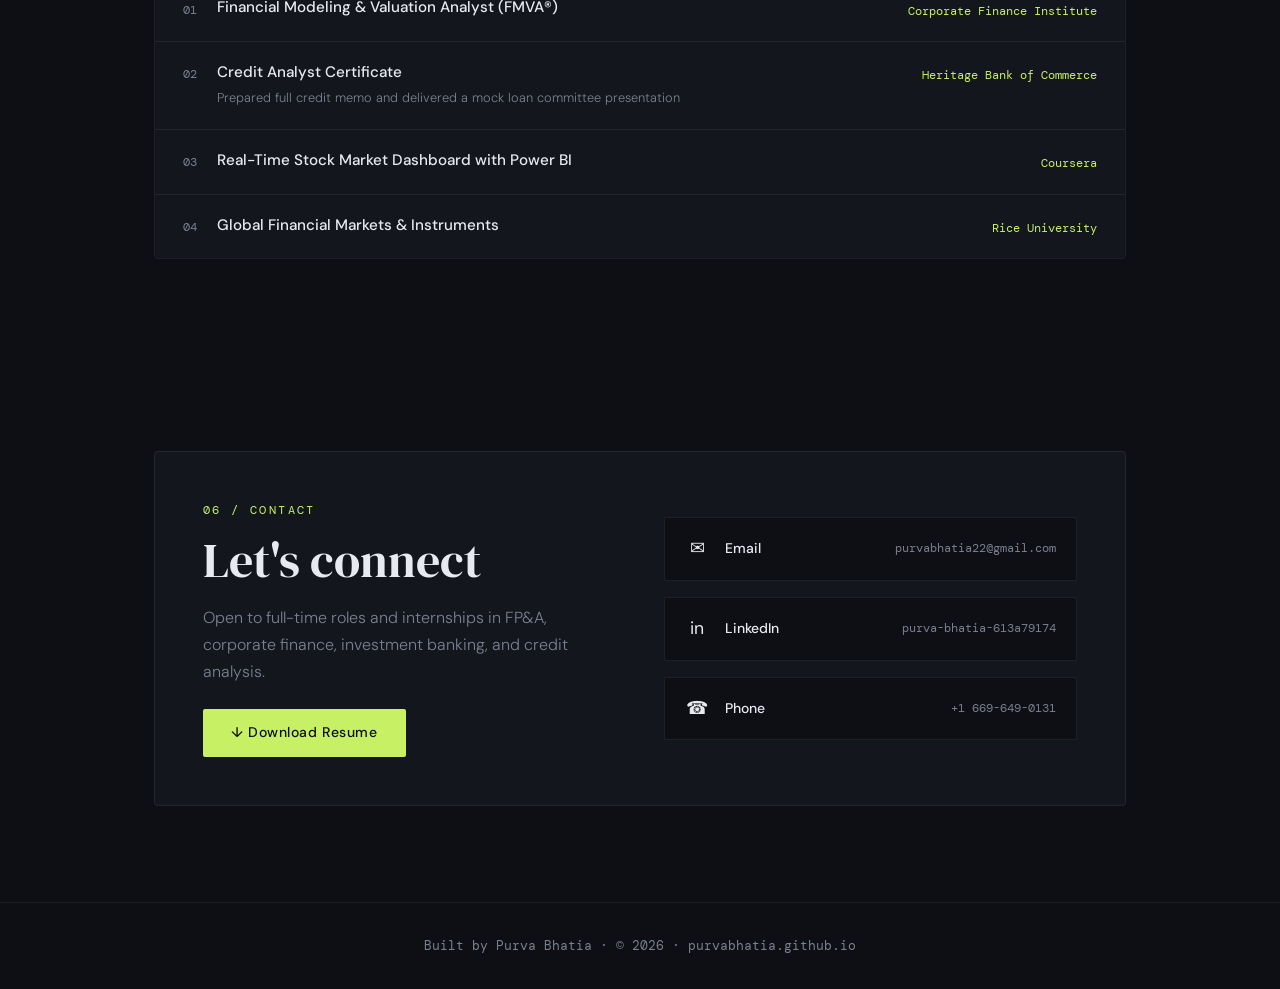
==== commit 3f25b11b: "Added NVDA stock dashboard" ====
--- a/index.html
+++ b/index.html
@@ -835,28 +835,6 @@
       <!-- PROJECT 1 -->
       <div class="project-card">
         <div class="project-top">
-          <span class="project-icon">📈</span>
-          <span class="project-badge">Live Demo</span>
-        </div>
-        <div class="project-title">DCF Valuation Model: Costco</div>
-        <div class="project-desc">
-          Led a 5-member team to build a full Discounted Cash Flow valuation model for Costco, projecting revenue, operating expenses, CAPEX, and free cash flows. Conducted sensitivity and scenario analysis on key revenue and margin drivers.
-        </div>
-        <div class="project-tags">
-          <span class="project-tag">Excel</span>
-          <span class="project-tag">DCF</span>
-          <span class="project-tag">Financial Modeling</span>
-          <span class="project-tag">Scenario Analysis</span>
-        </div>
-        <div class="project-actions">
-          <a href="costco.html" class="btn btn-primary" target="_blank">Live Demo ↗</a>
-          <a href="assets/Costco_DCF.xlsx" class="btn btn-outline" target="_blank">Download Excel ↓</a>
-        </div>
-      </div>
-
-      <!-- PROJECT 2 -->
-      <div class="project-card">
-        <div class="project-top">
           <span class="project-icon">🔬</span>
           <span class="project-badge">Live Demo</span>
         </div>
@@ -877,7 +855,70 @@
         </div>
       </div>
 
+      <!-- PROJECT 2 -->
+      <div class="project-card">
+        <div class="project-top">
+          <span class="project-icon">🏠</span>
+          <span class="project-badge">Live Demo</span>
+        </div>
+        <div class="project-title">Revenue Model & Mortgage Calculator: Openera</div>
+        <div class="project-desc">
+          Built a revenue model and mortgage affordability calculator in Excel for a startup (Openera), enabling data-driven financial planning and customer-facing affordability analysis.
+        </div>
+        <div class="project-tags">
+          <span class="project-tag">Excel</span>
+          <span class="project-tag">Revenue Modeling</span>
+          <span class="project-tag">Startup Finance</span>
+        </div>
+        <div class="project-actions">
+          <a href="mortgage.html" class="btn btn-primary" target="_blank">Live Demo ↗</a>
+          <a href="assets/Simulator.xlsx" class="btn btn-outline" target="_blank">Download Excel ↓</a>
+        </div>
+      </div>
+
       <!-- PROJECT 3 -->
+      <div class="project-card">
+        <div class="project-top">
+          <span class="project-icon">⚡</span>
+          <span class="project-badge">Live Demo</span>
+        </div>
+        <div class="project-title">Real-Time Stock Dashboard</div>
+        <div class="project-desc">
+          Built an interactive dashboard tracking NVIDIA (NVDA) daily price and volume in Tableau, fed by a Python + Alpha Vantage data pipeline. Surfaces current price, day-over-day change, period high/low, and the price trend.
+        </div>
+        <div class="project-tags">
+          <span class="project-tag">Tableau</span>
+          <span class="project-tag">Market Data</span>
+        </div>
+        <div class="project-actions">
+          <a href="stocks.html" class="btn btn-primary" target="_blank">Live Demo ↗</a>
+          <a href="assets/stock_data.csv" class="btn btn-outline" target="_blank" download>Download CSV ↓</a>
+        </div>
+      </div>
+
+      <!-- PROJECT 4 -->
+      <div class="project-card">
+        <div class="project-top">
+          <span class="project-icon">📈</span>
+          <span class="project-badge">Live Demo</span>
+        </div>
+        <div class="project-title">DCF Valuation Model: Costco</div>
+        <div class="project-desc">
+          Led a 5-member team to build a full Discounted Cash Flow valuation model for Costco, projecting revenue, operating expenses, CAPEX, and free cash flows. Conducted sensitivity and scenario analysis on key revenue and margin drivers.
+        </div>
+        <div class="project-tags">
+          <span class="project-tag">Excel</span>
+          <span class="project-tag">DCF</span>
+          <span class="project-tag">Financial Modeling</span>
+          <span class="project-tag">Scenario Analysis</span>
+        </div>
+        <div class="project-actions">
+          <a href="costco.html" class="btn btn-primary" target="_blank">Live Demo ↗</a>
+          <a href="assets/Costco_DCF.xlsx" class="btn btn-outline" target="_blank">Download Excel ↓</a>
+        </div>
+      </div>
+
+      <!-- PROJECT 5 -->
       <div class="project-card">
         <div class="project-top">
           <span class="project-icon">📊</span>
@@ -891,43 +932,6 @@
           <span class="project-tag">Forecasting</span>
           <span class="project-tag">Financial Planning</span>
           <span class="project-tag">Data Visualization</span>
-        </div>
-      </div>
-
-      <!-- PROJECT 4 -->
-      <div class="project-card">
-        <div class="project-top">
-          <span class="project-icon">🏠</span>
-          <span class="project-badge">Live Demo</span>
-        </div>
-        <div class="project-title">Revenue Model & Mortgage Calculator — Openera</div>
-        <div class="project-desc">
-          Built a revenue model and mortgage affordability calculator in Excel for a startup (Openera), enabling data-driven financial planning and customer-facing affordability analysis.
-        </div>
-        <div class="project-tags">
-          <span class="project-tag">Excel</span>
-          <span class="project-tag">Revenue Modeling</span>
-          <span class="project-tag">Startup Finance</span>
-        </div>
-        <div class="project-actions">
-          <a href="mortgage.html" class="btn btn-primary" target="_blank">Live Demo ↗</a>
-          <a href="assets/Simulator.xlsx" class="btn btn-outline" target="_blank">Download Excel ↓</a>
-        </div>
-      </div>
-
-      <!-- PROJECT 5 -->
-      <div class="project-card">
-        <div class="project-top">
-          <span class="project-icon">⚡</span>
-        </div>
-        <div class="project-title">Real-Time Stock Market Dashboard</div>
-        <div class="project-desc">
-          Built a live stock market dashboard using Power BI, integrating real-time market data feeds with interactive visualizations for price tracking, volume analysis, and performance comparison.
-        </div>
-        <div class="project-tags">
-          <span class="project-tag">Power BI</span>
-          <span class="project-tag">DAX</span>
-          <span class="project-tag">Market Data</span>
         </div>
       </div>
 
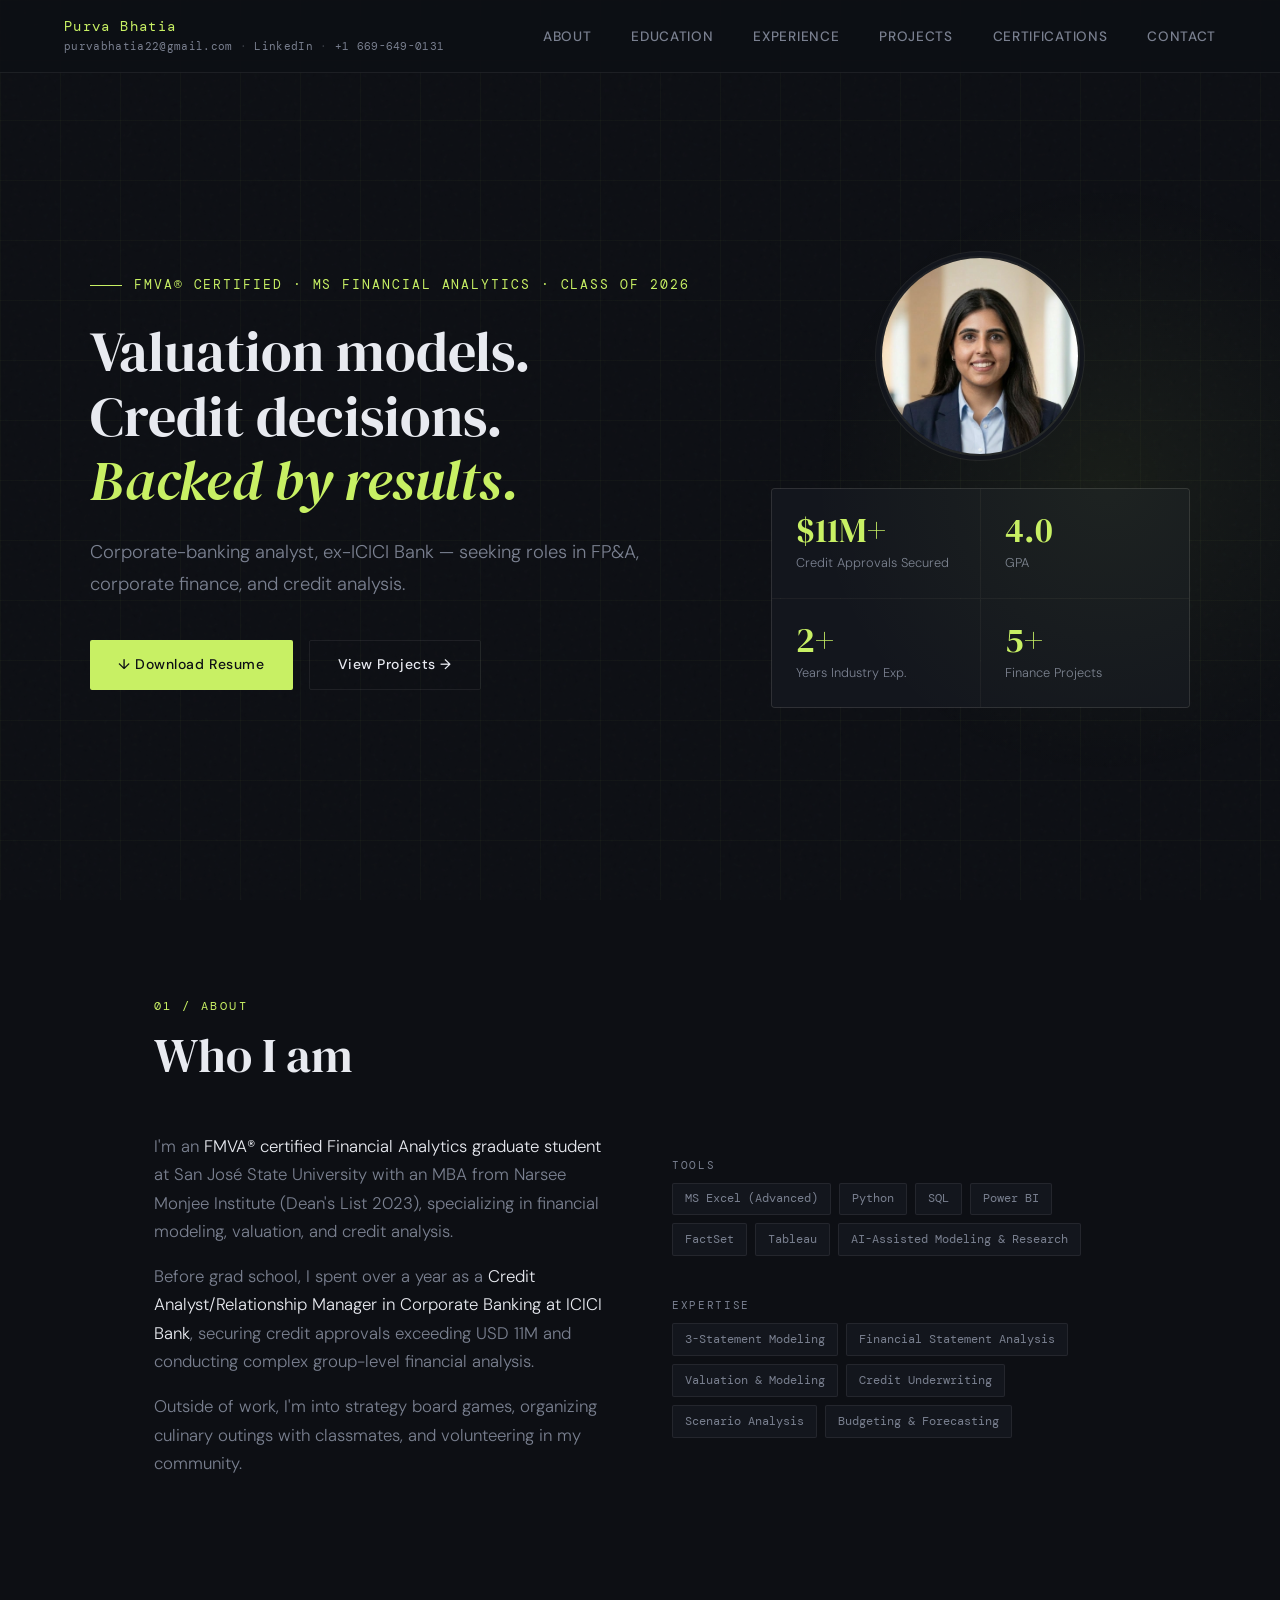
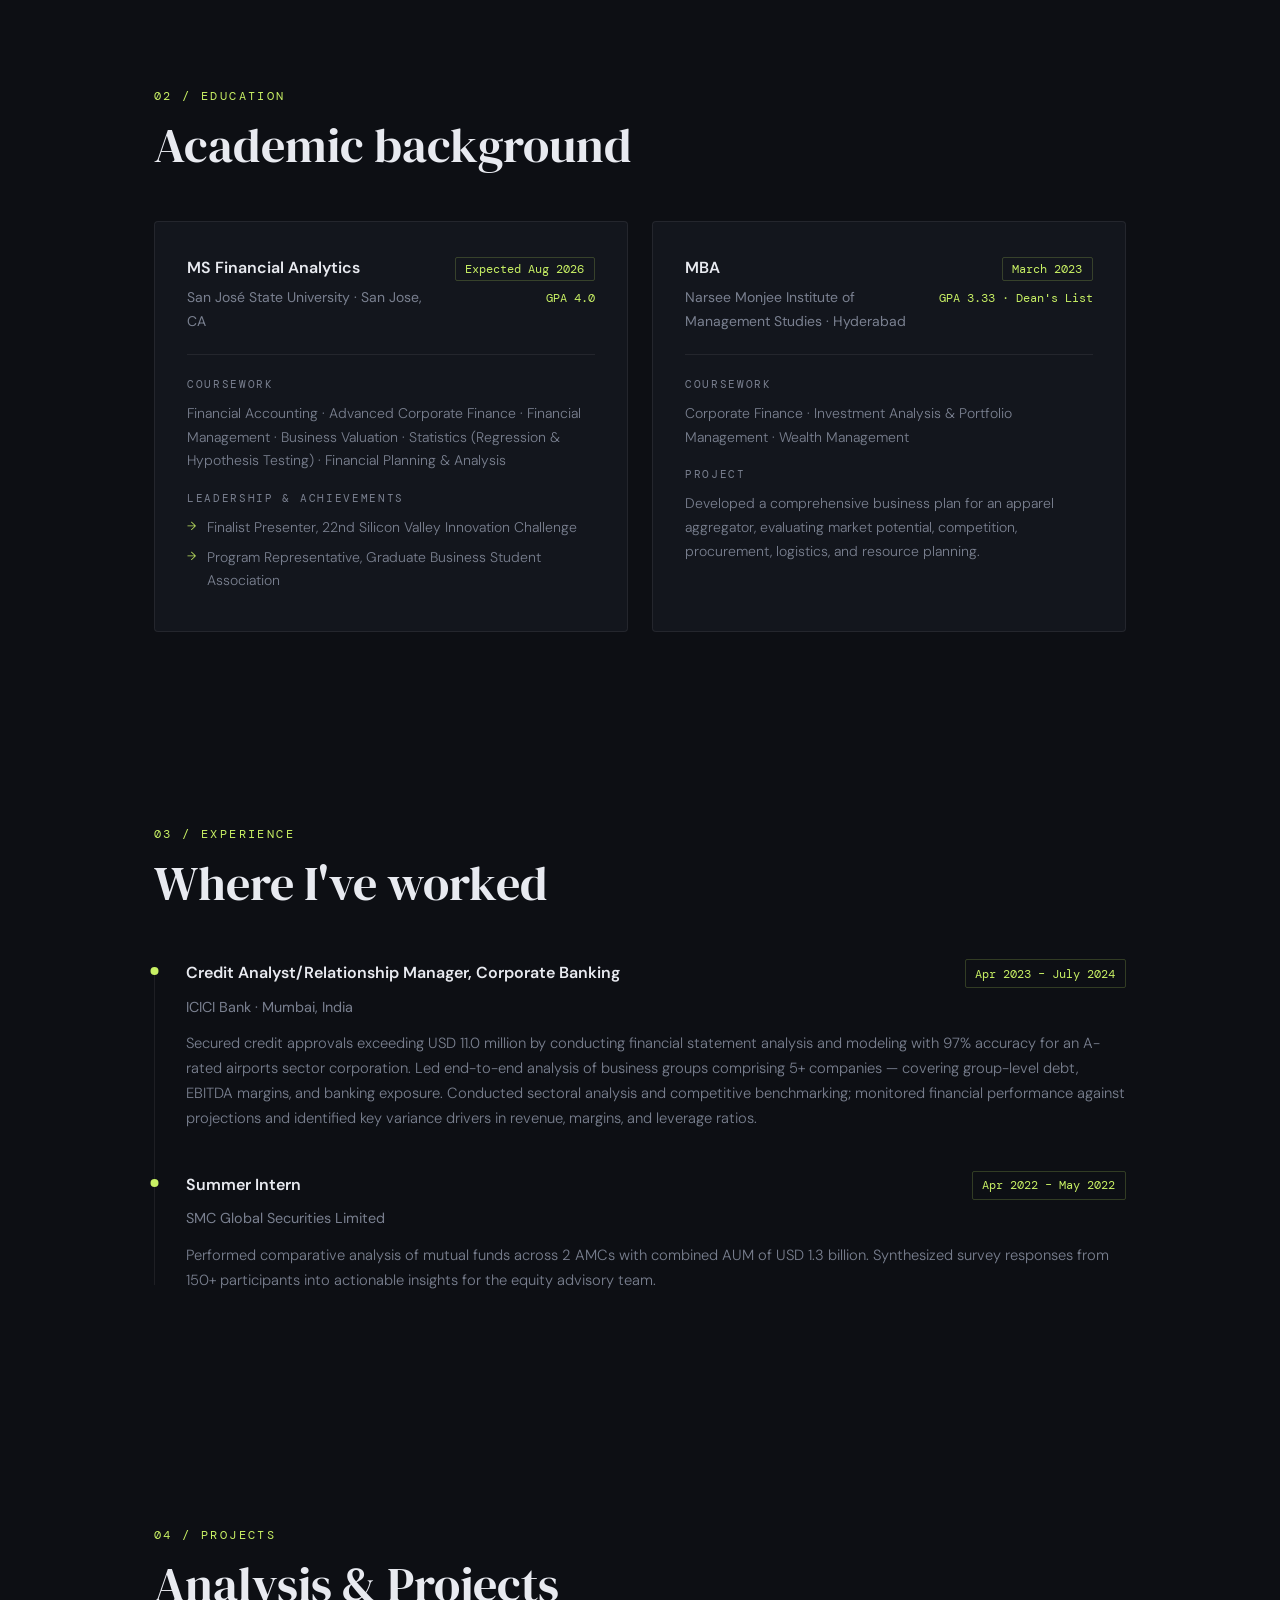
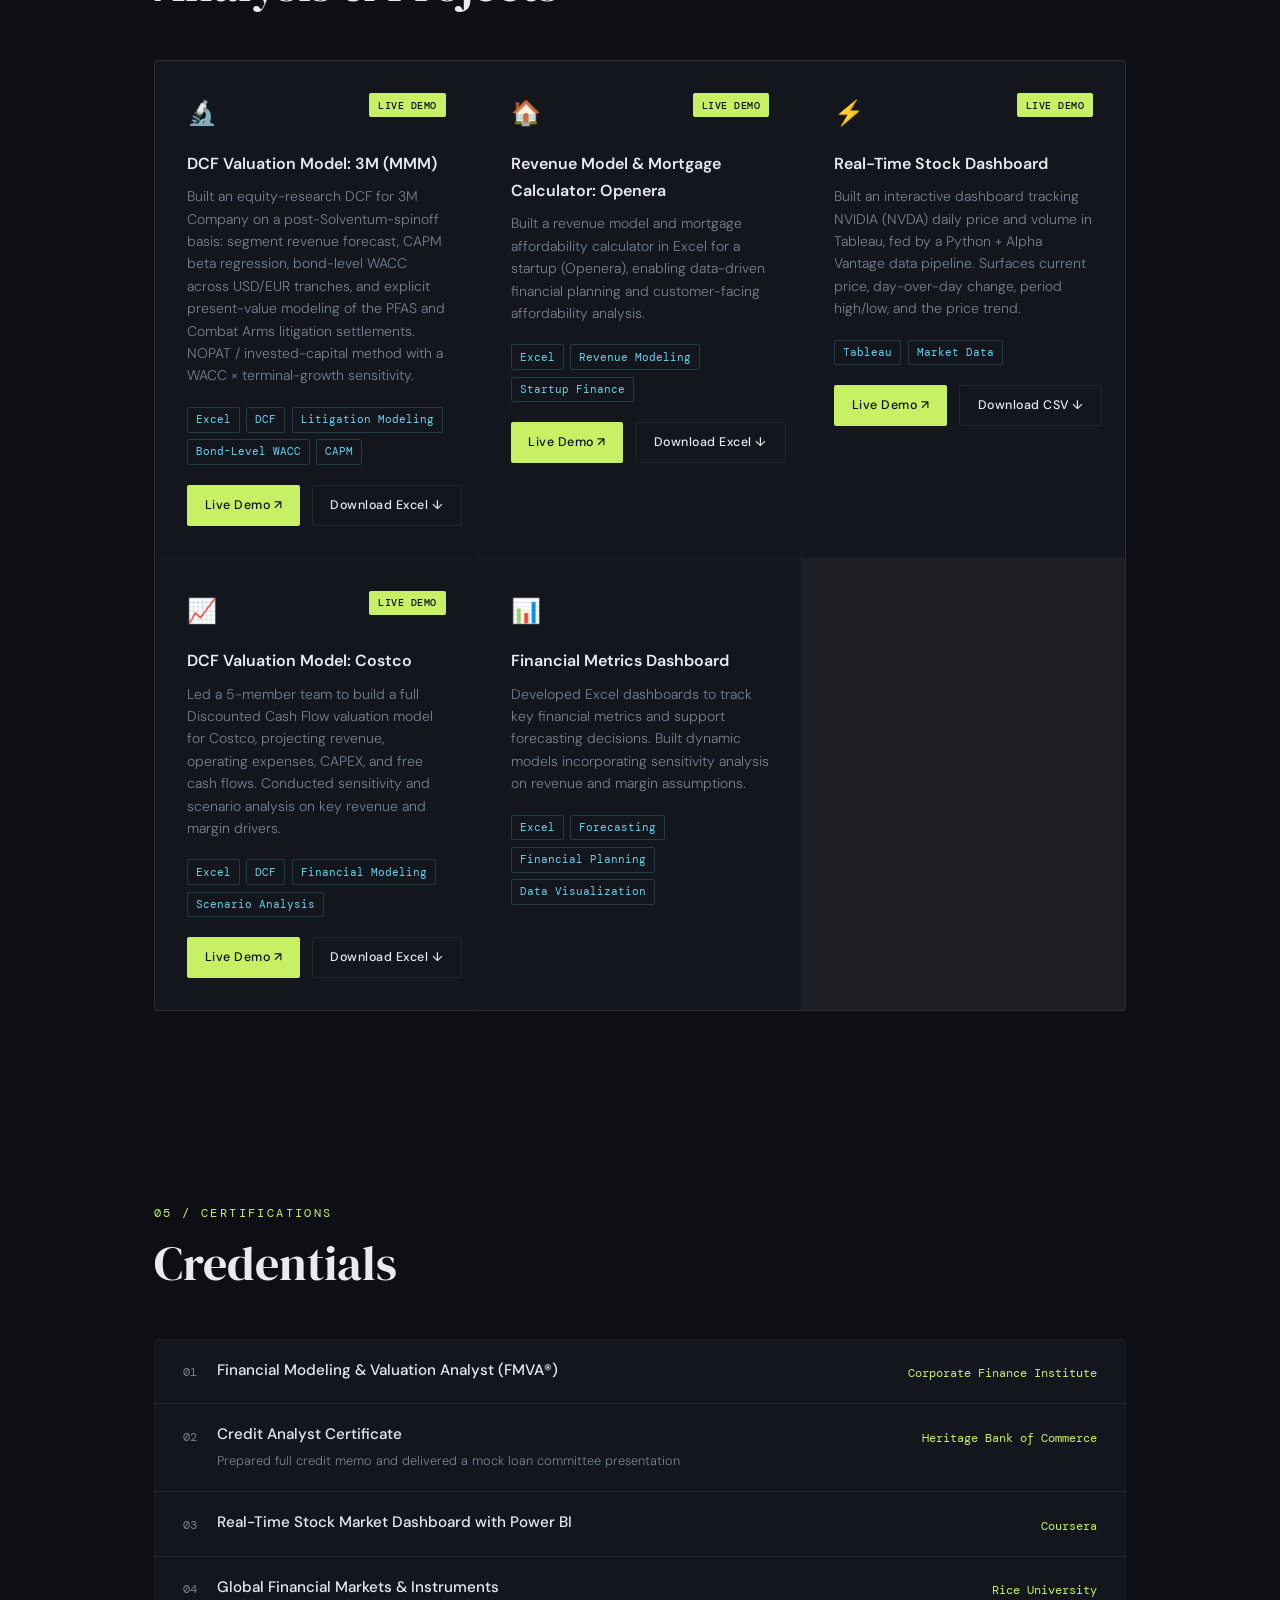
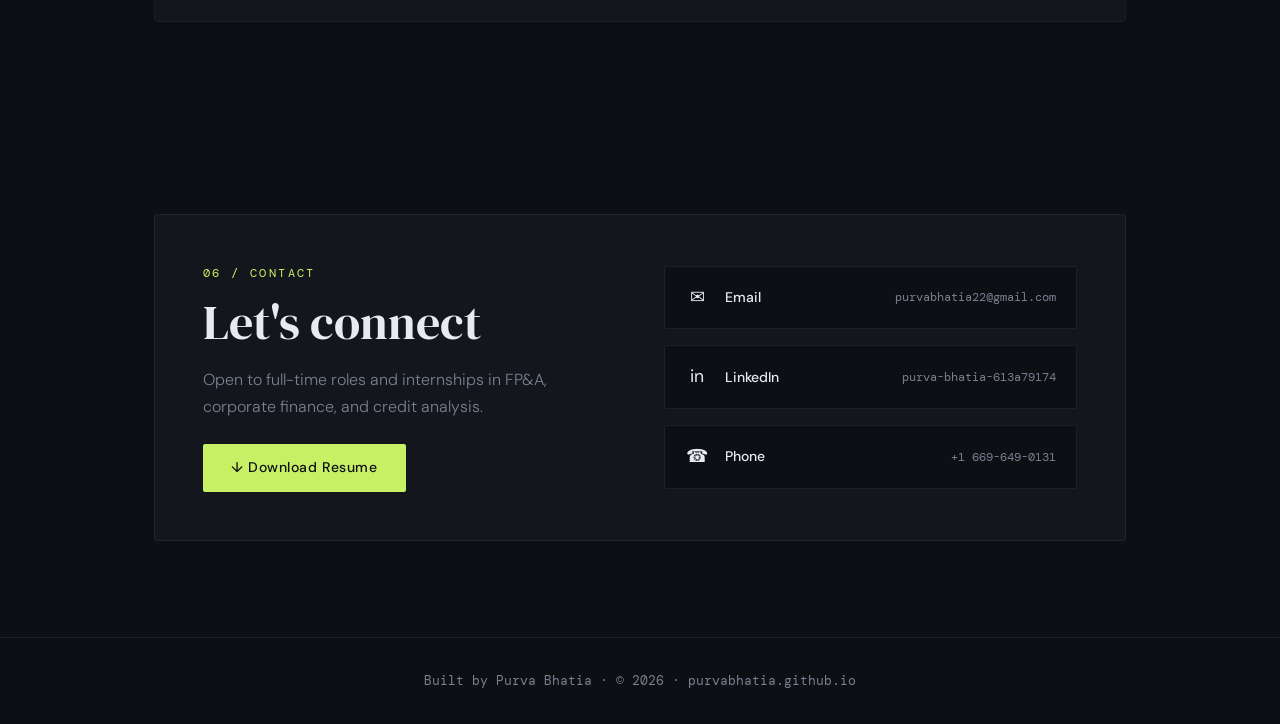
==== commit 63e6e481: "Moved hero around" ====
--- a/index.html
+++ b/index.html
@@ -32,18 +32,61 @@
 
     .nav-links a:hover { color: var(--text); }
 
+    /* ── NAV BRAND + ALWAYS-ON CONTACT ── */
+    .nav-brand {
+      display: flex;
+      flex-direction: column;
+      gap: 0.25rem;
+      line-height: 1.2;
+    }
+
+    .nav-contact {
+      display: flex;
+      flex-wrap: wrap;
+      align-items: center;
+      gap: 0.45rem;
+      font-family: var(--mono-font);
+      font-size: 0.68rem;
+      letter-spacing: 0.03em;
+      color: var(--muted);
+    }
+
+    .nav-contact a {
+      color: var(--muted);
+      text-decoration: none;
+      transition: color 0.2s;
+    }
+
+    .nav-contact a:hover { color: var(--accent); }
+    .nav-contact-sep { opacity: 0.4; }
+
     /* ── HERO ── */
     #hero {
       min-height: 100vh;
       display: flex;
       align-items: center;
+      justify-content: center;
       padding: 8rem 4rem 4rem;
       position: relative;
       z-index: 1;
     }
 
     .hero-inner {
-      max-width: 900px;
+      max-width: 1100px;
+      width: 100%;
+    }
+
+    .hero-grid {
+      display: grid;
+      grid-template-columns: 1.25fr 0.85fr;
+      gap: 4rem;
+      align-items: center;
+    }
+
+    .hero-visual {
+      display: flex;
+      flex-direction: column;
+      gap: 1.5rem;
     }
 
     .hero-tag {
@@ -68,8 +111,8 @@
 
     h1 {
       font-family: var(--heading-font);
-      font-size: clamp(3rem, 7vw, 5.5rem);
-      line-height: 1.08;
+      font-size: clamp(2.25rem, 4.8vw, 3.5rem);
+      line-height: 1.15;
       font-weight: 400;
       margin-bottom: 1.5rem;
     }
@@ -635,6 +678,7 @@
       nav { padding: 1rem 1.5rem; }
       .nav-links { display: none; }
       #hero, section { padding-left: 1.5rem; padding-right: 1.5rem; }
+      .hero-grid { grid-template-columns: 1fr; gap: 2.5rem; }
       .about-grid { grid-template-columns: 1fr; gap: 2rem; }
       .contact-inner { grid-template-columns: 1fr; }
       .projects-grid { grid-template-columns: 1fr; }
@@ -658,7 +702,16 @@
 
   <!-- NAV -->
   <nav>
-<span class="nav-logo">Purva Bhatia</span>
+    <div class="nav-brand">
+      <span class="nav-logo">Purva Bhatia</span>
+      <span class="nav-contact">
+        <a href="mailto:purvabhatia22@gmail.com">purvabhatia22@gmail.com</a>
+        <span class="nav-contact-sep">·</span>
+        <a href="https://www.linkedin.com/in/purva-bhatia-613a79174/" target="_blank" rel="noopener">LinkedIn</a>
+        <span class="nav-contact-sep">·</span>
+        <a href="tel:+16696490131">+1 669-649-0131</a>
+      </span>
+    </div>
     <ul class="nav-links">
       <li><a href="#about">About</a></li>
       <li><a href="#education">Education</a></li>
@@ -673,14 +726,41 @@
   <div id="hero">
     <div class="hero-glow"></div>
     <div class="hero-inner">
-      <div class="hero-tag">FMVA® Certified · MS Financial Analytics · Class of 2026</div>
-      <h1>Hi, I'm <em>Purva Bhatia</em>.<br>I build valuation models<br>&amp; underwrite credit.</h1>
-      <p class="hero-sub">
-        FMVA® certified analyst with corporate banking experience at ICICI Bank. Seeking roles in FP&amp;A, corporate finance, investment banking, and credit analysis.
-      </p>
-      <div class="hero-actions">
-        <a href="assets/PurvaBhatia_Resume.pdf" class="btn btn-primary" target="_blank">↓ Download Resume</a>
-        <a href="#projects" class="btn btn-outline">View Projects →</a>
+      <div class="hero-grid">
+        <div class="hero-text">
+          <div class="hero-tag">FMVA® Certified · MS Financial Analytics · Class of 2026</div>
+          <h1>Valuation models.<br>Credit decisions.<br><em>Backed by results.</em></h1>
+          <p class="hero-sub">
+            Corporate-banking analyst, ex-ICICI Bank — seeking roles in FP&amp;A, corporate finance, and credit analysis.
+          </p>
+          <div class="hero-actions">
+            <a href="assets/PurvaBhatia_Resume.pdf" class="btn btn-primary" target="_blank">↓ Download Resume</a>
+            <a href="#projects" class="btn btn-outline">View Projects →</a>
+          </div>
+        </div>
+        <div class="hero-visual">
+          <div class="headshot-wrap">
+            <img src="assets/PurvaBhatia_Headshot.jpg" alt="Purva Bhatia" />
+          </div>
+          <div class="stat-block">
+            <div class="stat-item">
+              <div class="stat-number">$11M+</div>
+              <div class="stat-desc">Credit Approvals Secured</div>
+            </div>
+            <div class="stat-item">
+              <div class="stat-number">4.0</div>
+              <div class="stat-desc">GPA</div>
+            </div>
+            <div class="stat-item">
+              <div class="stat-number">2+</div>
+              <div class="stat-desc">Years Industry Exp.</div>
+            </div>
+            <div class="stat-item">
+              <div class="stat-number">5+</div>
+              <div class="stat-desc">Finance Projects</div>
+            </div>
+          </div>
+        </div>
       </div>
     </div>
   </div>
@@ -695,11 +775,13 @@
           I'm an <span>FMVA® certified Financial Analytics graduate student</span> at San José State University with an MBA from Narsee Monjee Institute (Dean's List 2023), specializing in financial modeling, valuation, and credit analysis.
         </p>
         <p>
-          Before grad school, I spent over a year as a <span>Relationship Manager in Corporate Banking at ICICI Bank</span>, securing credit approvals exceeding USD 11M and conducting complex group-level financial analysis.
+          Before grad school, I spent over a year as a <span>Credit Analyst/Relationship Manager in Corporate Banking at ICICI Bank</span>, securing credit approvals exceeding USD 11M and conducting complex group-level financial analysis.
         </p>
         <p>
-          Outside of work, I enjoy making pizza, going for a hike, and playing Mario.
+          Outside of work, I'm into strategy board games, organizing culinary outings with classmates, and volunteering in my community.
         </p>
+      </div>
+      <div class="about-right">
         <div class="skills-group">
           <div class="skills-group-label">Tools</div>
           <div class="skills-list">
@@ -724,29 +806,6 @@
           </div>
         </div>
       </div>
-      <div class="about-right">
-        <div class="headshot-wrap">
-          <img src="assets/PurvaBhatia_Headshot.jpg" alt="Purva Bhatia" />
-        </div>
-        <div class="stat-block">
-          <div class="stat-item">
-            <div class="stat-number">4.0</div>
-            <div class="stat-desc">GPA</div>
-          </div>
-          <div class="stat-item">
-            <div class="stat-number">5+</div>
-            <div class="stat-desc">Finance Projects</div>
-          </div>
-          <div class="stat-item">
-            <div class="stat-number">2+</div>
-            <div class="stat-desc">Years Industry Exp.</div>
-          </div>
-          <div class="stat-item">
-            <div class="stat-number">$11M+</div>
-            <div class="stat-desc">Credit Approvals Secured</div>
-          </div>
-        </div>
-      </div>
     </div>
   </section>
 
@@ -804,7 +863,7 @@
       <!-- JOB 1 -->
       <div class="timeline-item">
         <div class="timeline-header">
-          <span class="timeline-role">Relationship Manager, Corporate Banking</span>
+          <span class="timeline-role">Credit Analyst/Relationship Manager, Corporate Banking</span>
           <span class="timeline-date">Apr 2023 – July 2024</span>
         </div>
         <div class="timeline-company">ICICI Bank · Mumbai, India</div>
@@ -995,7 +1054,7 @@
         <div class="section-label">06 / Contact</div>
         <h2>Let's connect</h2>
         <p>
-          Open to full-time roles and internships in FP&amp;A, corporate finance, investment banking, and credit analysis.
+          Open to full-time roles and internships in FP&amp;A, corporate finance, and credit analysis.
         </p>
         <a href="assets/PurvaBhatia_Resume.pdf" class="btn btn-primary" target="_blank">↓ Download Resume</a>
       </div>
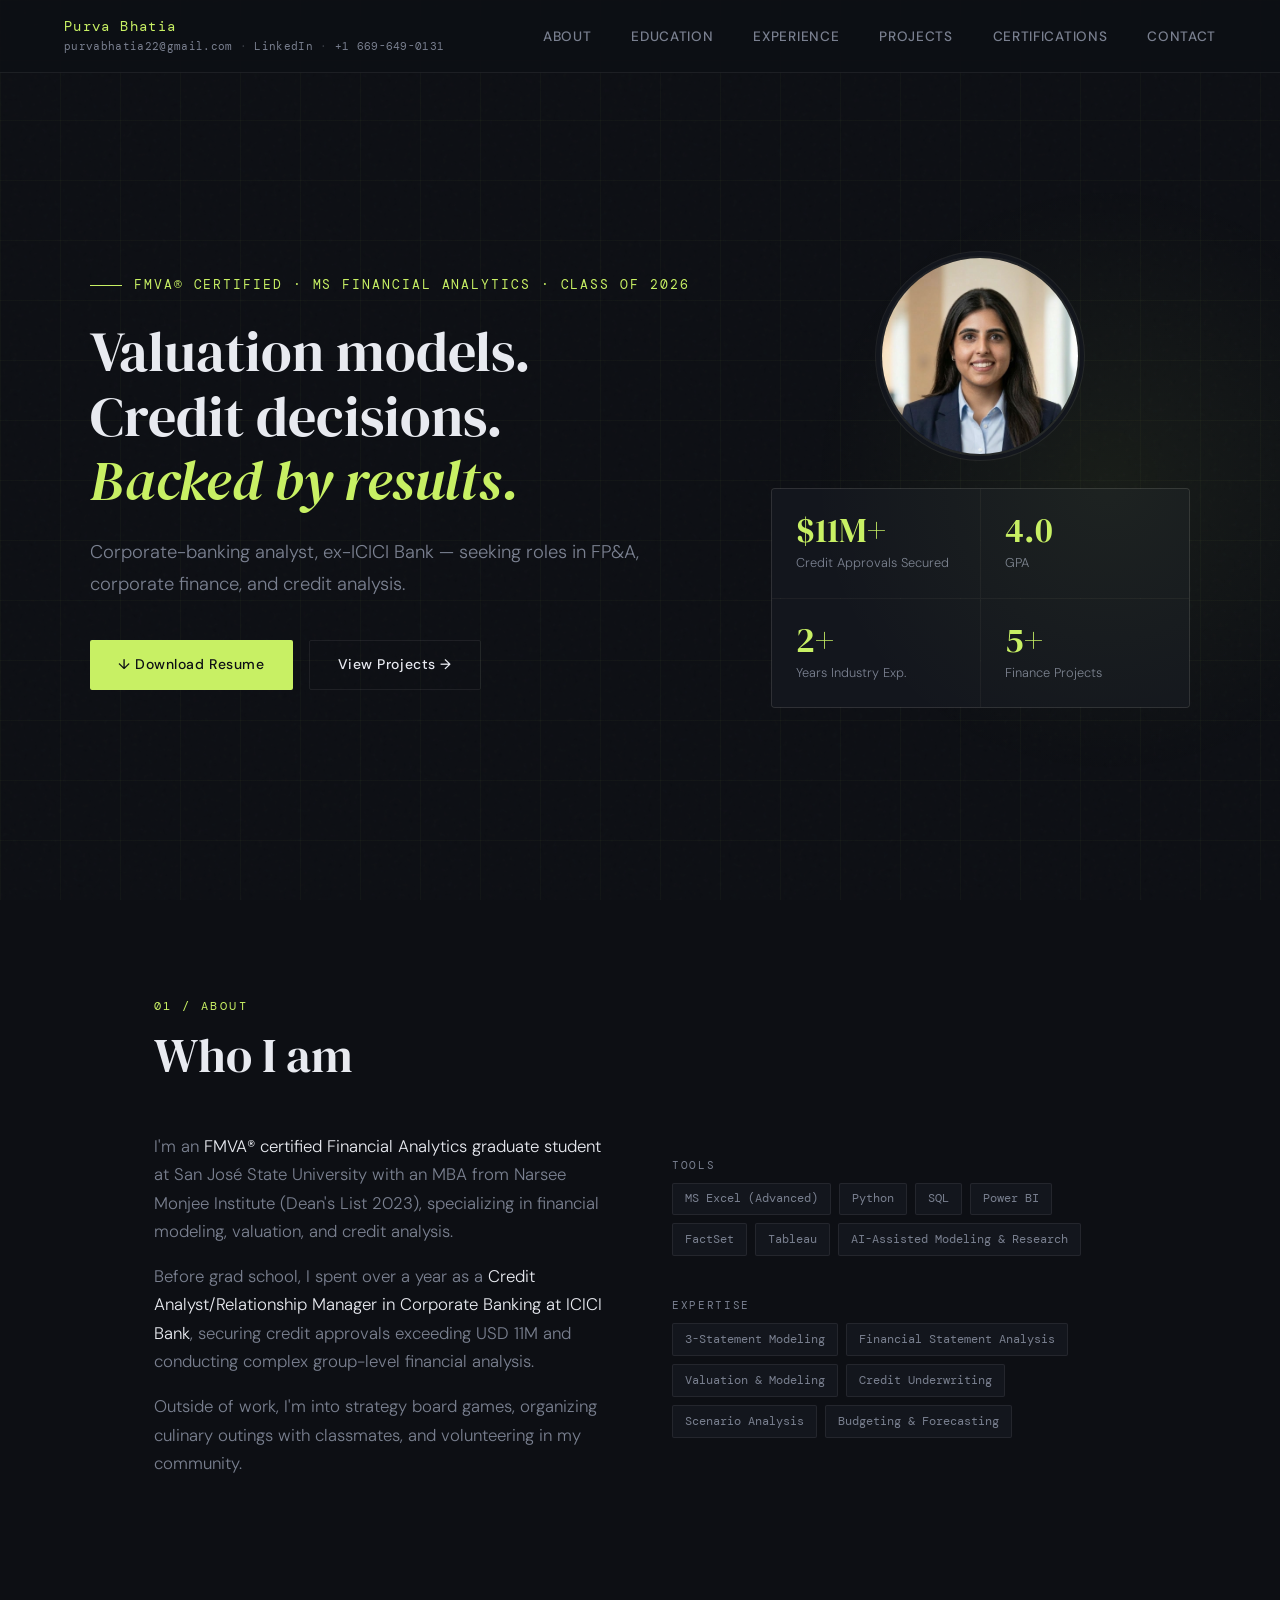
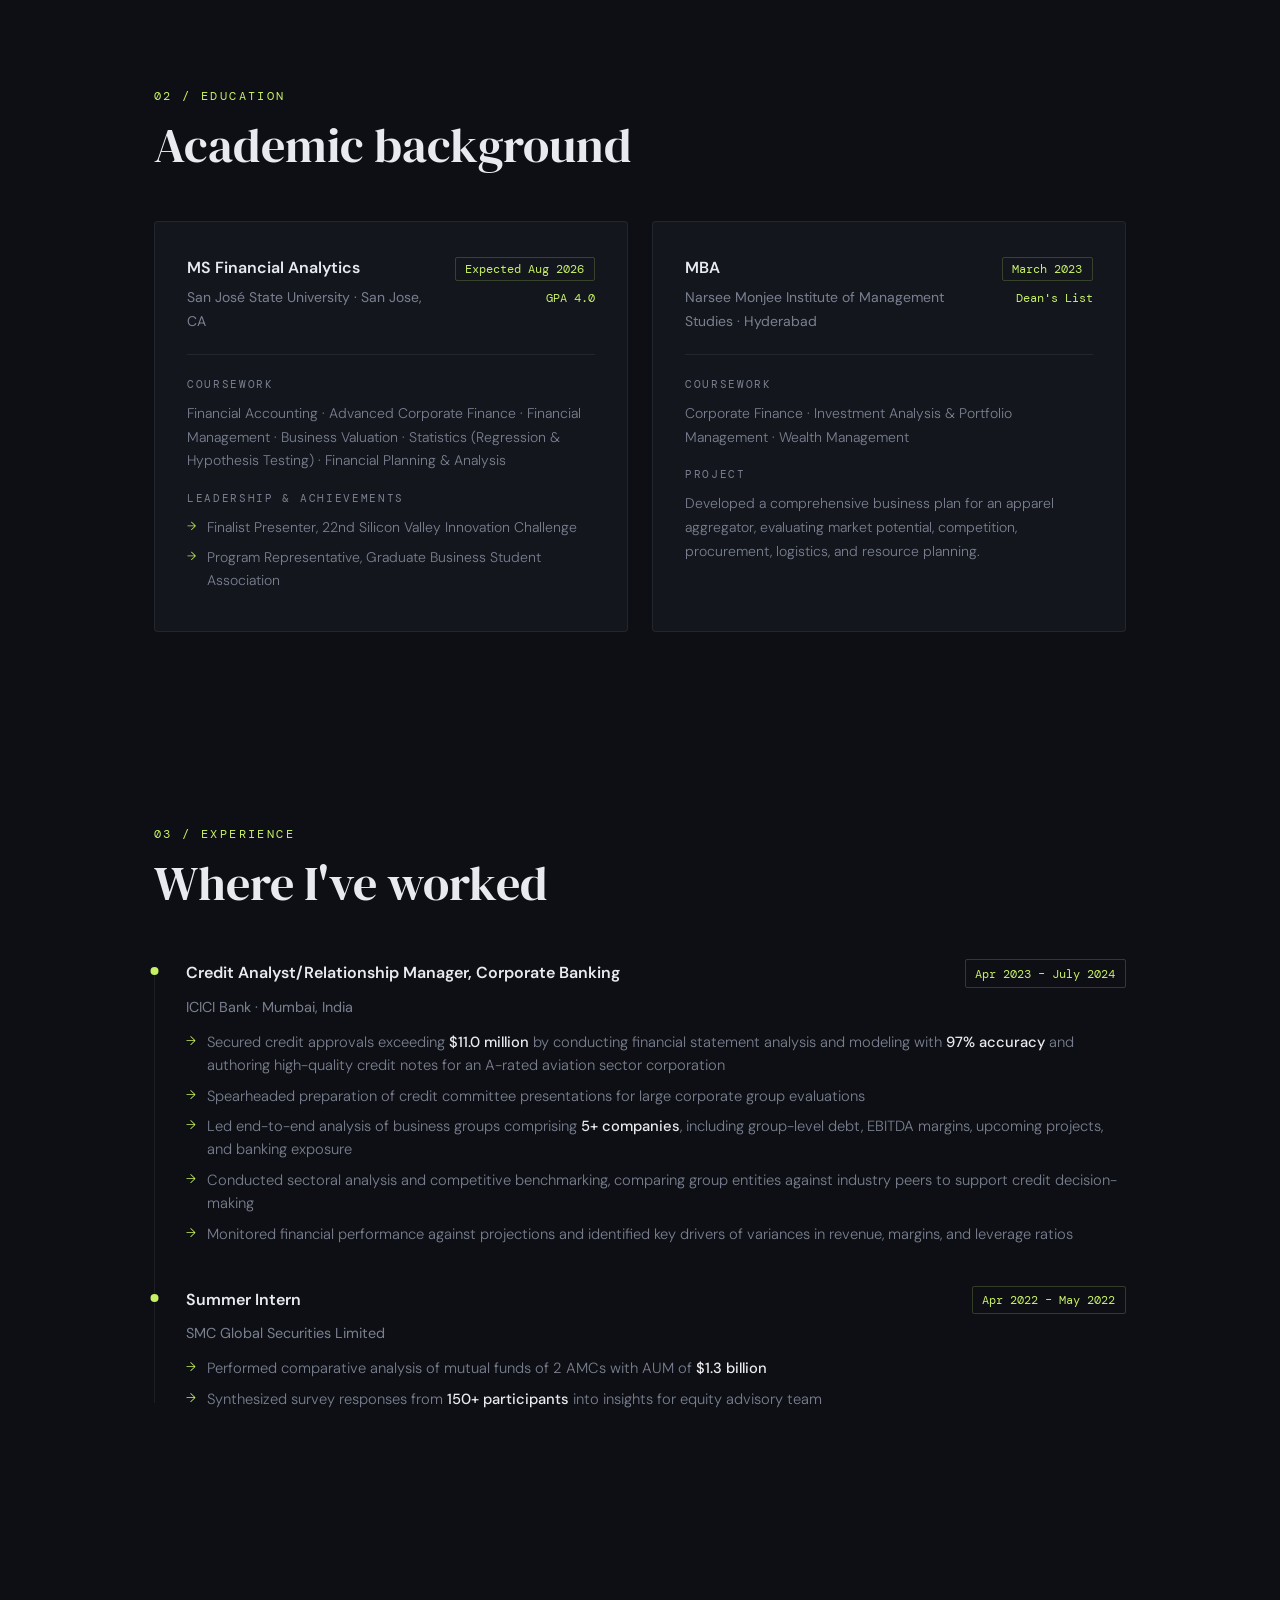
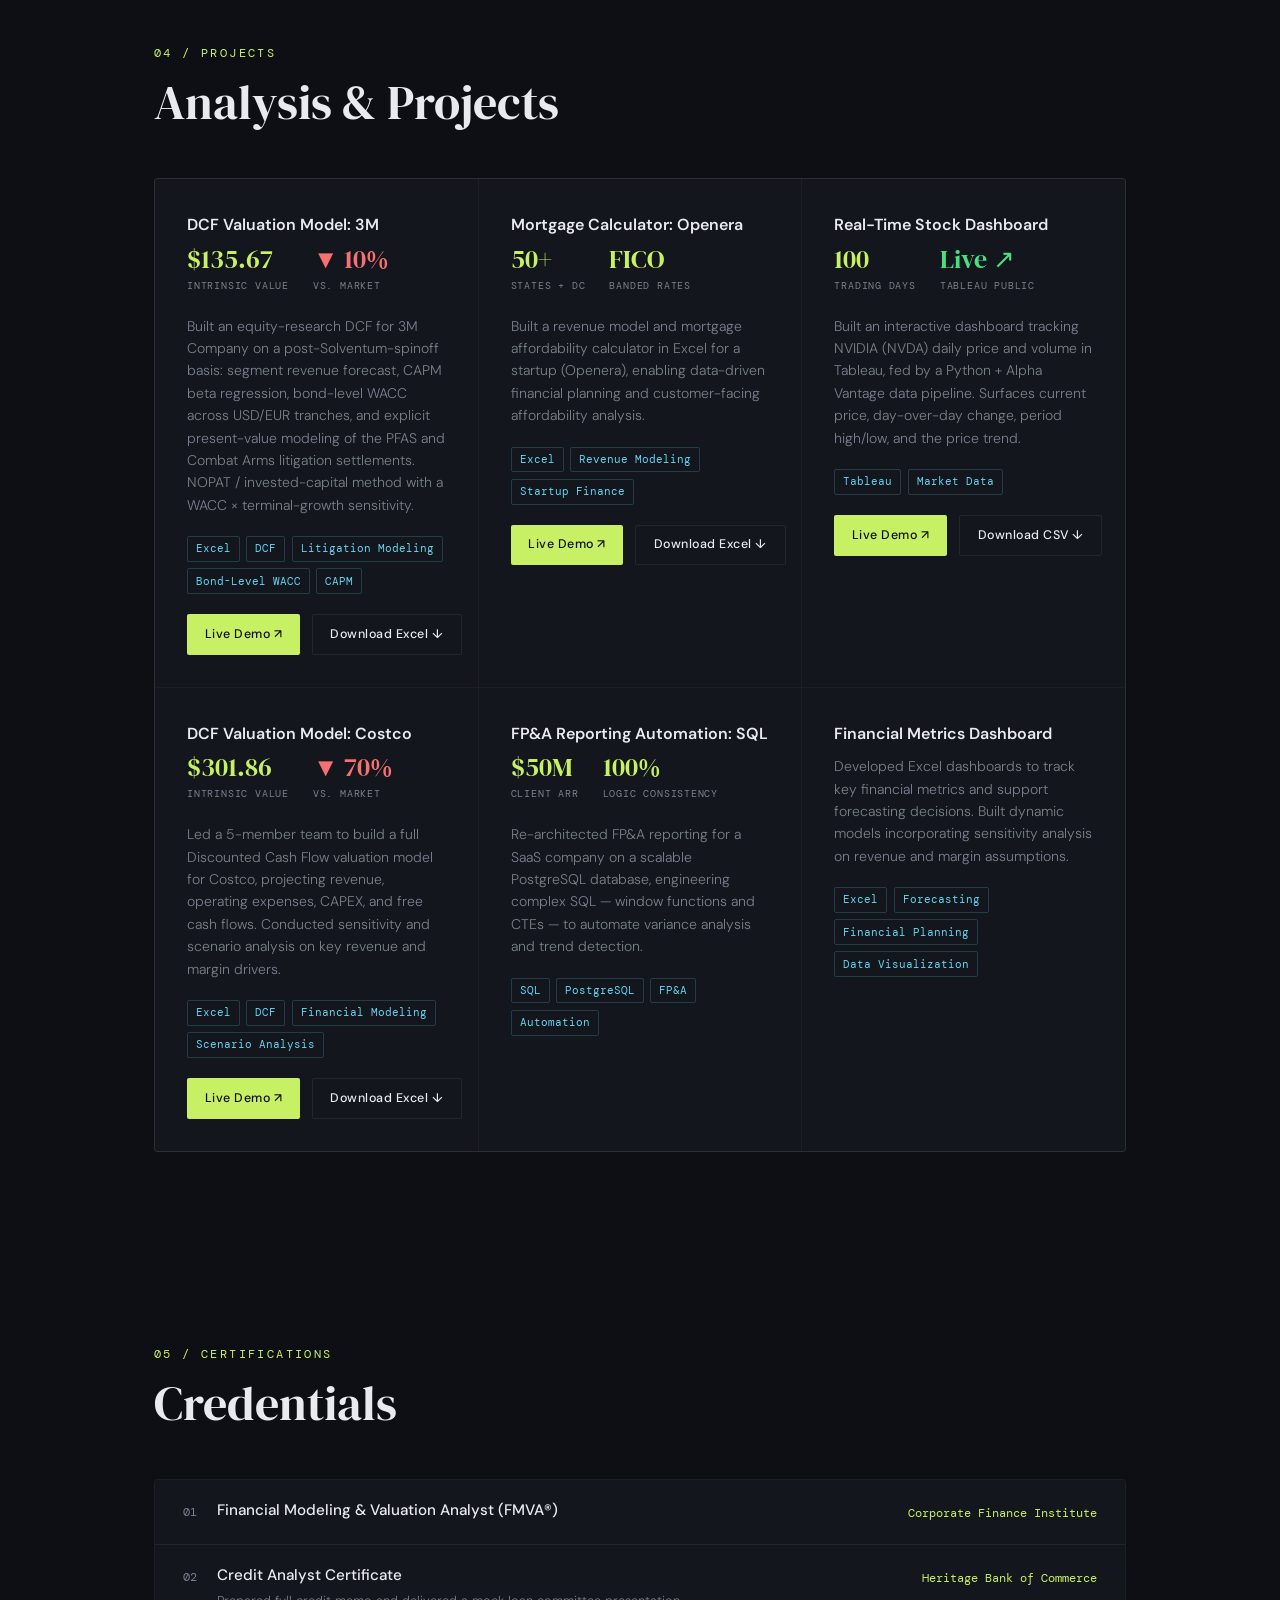
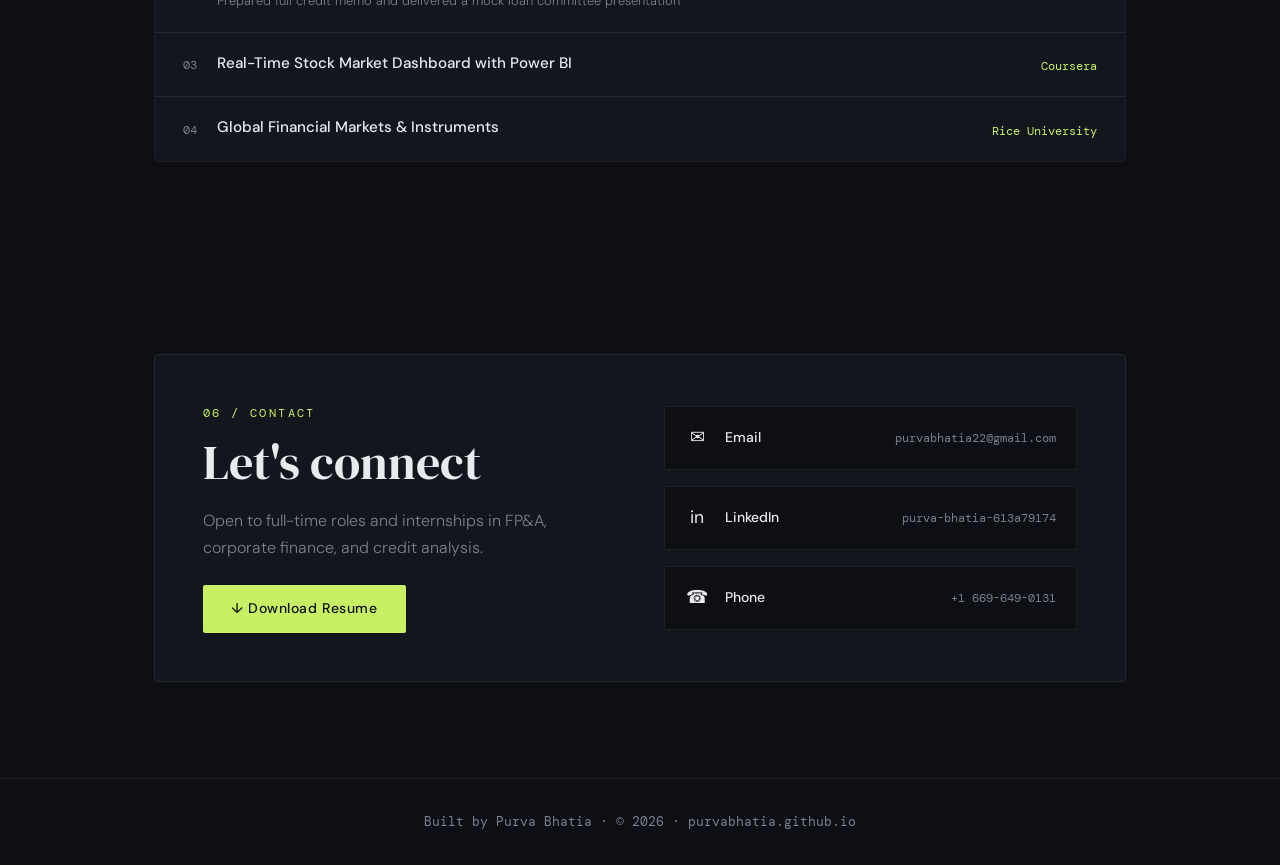
==== commit 4432ab12: "Updated format" ====
--- a/index.html
+++ b/index.html
@@ -397,6 +397,26 @@
       color: var(--muted);
       font-size: 0.92rem;
       font-weight: 300;
+      list-style: none;
+      padding: 0;
+      margin: 0;
+    }
+
+    .timeline-desc li {
+      padding-left: 1.3rem;
+      position: relative;
+      margin-bottom: 0.5rem;
+      line-height: 1.55;
+    }
+
+    .timeline-desc li:last-child { margin-bottom: 0; }
+
+    .timeline-desc li::before {
+      content: '→';
+      position: absolute;
+      left: 0;
+      color: var(--accent);
+      font-size: 0.8rem;
     }
 
     /* ── PROJECTS ── */
@@ -456,6 +476,37 @@
       font-weight: 300;
       margin-bottom: 1.25rem;
       line-height: 1.6;
+    }
+
+    .project-stats {
+      display: flex;
+      flex-wrap: wrap;
+      gap: 1.5rem;
+      margin-bottom: 1.25rem;
+    }
+
+    .pstat-num {
+      font-family: var(--heading-font);
+      font-size: 1.6rem;
+      line-height: 1;
+      color: var(--accent);
+    }
+
+    .pstat-num.down { color: #f87171; }
+    .pstat-num.up   { color: #4ade80; }
+
+    .pstat-label {
+      font-family: var(--mono-font);
+      font-size: 0.62rem;
+      letter-spacing: 0.08em;
+      text-transform: uppercase;
+      color: var(--muted);
+      margin-top: 0.35rem;
+    }
+
+    .timeline-desc strong {
+      color: var(--text);
+      font-weight: 500;
     }
 
     .project-tags {
@@ -843,7 +894,7 @@
           </div>
           <div class="edu-meta">
             <span class="timeline-date">March 2023</span>
-            <div class="edu-gpa">GPA 3.33 · Dean's List</div>
+            <div class="edu-gpa">Dean's List</div>
           </div>
         </div>
         <div class="edu-section-title">Coursework</div>
@@ -867,9 +918,13 @@
           <span class="timeline-date">Apr 2023 – July 2024</span>
         </div>
         <div class="timeline-company">ICICI Bank · Mumbai, India</div>
-        <p class="timeline-desc">
-          Secured credit approvals exceeding USD 11.0 million by conducting financial statement analysis and modeling with 97% accuracy for an A-rated airports sector corporation. Led end-to-end analysis of business groups comprising 5+ companies — covering group-level debt, EBITDA margins, and banking exposure. Conducted sectoral analysis and competitive benchmarking; monitored financial performance against projections and identified key variance drivers in revenue, margins, and leverage ratios.
-        </p>
+        <ul class="timeline-desc">
+          <li>Secured credit approvals exceeding <strong>$11.0 million</strong> by conducting financial statement analysis and modeling with <strong>97% accuracy</strong> and authoring high-quality credit notes for an A-rated aviation sector corporation</li>
+          <li>Spearheaded preparation of credit committee presentations for large corporate group evaluations</li>
+          <li>Led end-to-end analysis of business groups comprising <strong>5+ companies</strong>, including group-level debt, EBITDA margins, upcoming projects, and banking exposure</li>
+          <li>Conducted sectoral analysis and competitive benchmarking, comparing group entities against industry peers to support credit decision-making</li>
+          <li>Monitored financial performance against projections and identified key drivers of variances in revenue, margins, and leverage ratios</li>
+        </ul>
       </div>
       <!-- JOB 2 -->
       <div class="timeline-item">
@@ -878,9 +933,10 @@
           <span class="timeline-date">Apr 2022 – May 2022</span>
         </div>
         <div class="timeline-company">SMC Global Securities Limited</div>
-        <p class="timeline-desc">
-          Performed comparative analysis of mutual funds across 2 AMCs with combined AUM of USD 1.3 billion. Synthesized survey responses from 150+ participants into actionable insights for the equity advisory team.
-        </p>
+        <ul class="timeline-desc">
+          <li>Performed comparative analysis of mutual funds of 2 AMCs with AUM of <strong>$1.3 billion</strong></li>
+          <li>Synthesized survey responses from <strong>150+ participants</strong> into insights for equity advisory team</li>
+        </ul>
       </div>
     </div>
   </section>
@@ -893,11 +949,11 @@
 
       <!-- PROJECT 1 -->
       <div class="project-card">
-        <div class="project-top">
-          <span class="project-icon">🔬</span>
-          <span class="project-badge">Live Demo</span>
-        </div>
-        <div class="project-title">DCF Valuation Model: 3M (MMM)</div>
+        <div class="project-title">DCF Valuation Model: 3M</div>
+        <div class="project-stats">
+          <div class="pstat"><div class="pstat-num">$135.67</div><div class="pstat-label">Intrinsic Value</div></div>
+          <div class="pstat"><div class="pstat-num down">▼ 10%</div><div class="pstat-label">vs. Market</div></div>
+        </div>
         <div class="project-desc">
           Built an equity-research DCF for 3M Company on a post-Solventum-spinoff basis: segment revenue forecast, CAPM beta regression, bond-level WACC across USD/EUR tranches, and explicit present-value modeling of the PFAS and Combat Arms litigation settlements. NOPAT / invested-capital method with a WACC × terminal-growth sensitivity.
         </div>
@@ -916,11 +972,11 @@
 
       <!-- PROJECT 2 -->
       <div class="project-card">
-        <div class="project-top">
-          <span class="project-icon">🏠</span>
-          <span class="project-badge">Live Demo</span>
-        </div>
-        <div class="project-title">Revenue Model & Mortgage Calculator: Openera</div>
+        <div class="project-title">Mortgage Calculator: Openera</div>
+        <div class="project-stats">
+          <div class="pstat"><div class="pstat-num">50+</div><div class="pstat-label">States + DC</div></div>
+          <div class="pstat"><div class="pstat-num">FICO</div><div class="pstat-label">Banded Rates</div></div>
+        </div>
         <div class="project-desc">
           Built a revenue model and mortgage affordability calculator in Excel for a startup (Openera), enabling data-driven financial planning and customer-facing affordability analysis.
         </div>
@@ -937,11 +993,11 @@
 
       <!-- PROJECT 3 -->
       <div class="project-card">
-        <div class="project-top">
-          <span class="project-icon">⚡</span>
-          <span class="project-badge">Live Demo</span>
-        </div>
         <div class="project-title">Real-Time Stock Dashboard</div>
+        <div class="project-stats">
+          <div class="pstat"><div class="pstat-num">100</div><div class="pstat-label">Trading Days</div></div>
+          <div class="pstat"><div class="pstat-num up">Live ↗</div><div class="pstat-label">Tableau Public</div></div>
+        </div>
         <div class="project-desc">
           Built an interactive dashboard tracking NVIDIA (NVDA) daily price and volume in Tableau, fed by a Python + Alpha Vantage data pipeline. Surfaces current price, day-over-day change, period high/low, and the price trend.
         </div>
@@ -957,11 +1013,11 @@
 
       <!-- PROJECT 4 -->
       <div class="project-card">
-        <div class="project-top">
-          <span class="project-icon">📈</span>
-          <span class="project-badge">Live Demo</span>
-        </div>
         <div class="project-title">DCF Valuation Model: Costco</div>
+        <div class="project-stats">
+          <div class="pstat"><div class="pstat-num">$301.86</div><div class="pstat-label">Intrinsic Value</div></div>
+          <div class="pstat"><div class="pstat-num down">▼ 70%</div><div class="pstat-label">vs. Market</div></div>
+        </div>
         <div class="project-desc">
           Led a 5-member team to build a full Discounted Cash Flow valuation model for Costco, projecting revenue, operating expenses, CAPEX, and free cash flows. Conducted sensitivity and scenario analysis on key revenue and margin drivers.
         </div>
@@ -979,9 +1035,24 @@
 
       <!-- PROJECT 5 -->
       <div class="project-card">
-        <div class="project-top">
-          <span class="project-icon">📊</span>
-        </div>
+        <div class="project-title">FP&amp;A Reporting Automation: SQL</div>
+        <div class="project-stats">
+          <div class="pstat"><div class="pstat-num">$50M</div><div class="pstat-label">Client ARR</div></div>
+          <div class="pstat"><div class="pstat-num">100%</div><div class="pstat-label">Logic Consistency</div></div>
+        </div>
+        <div class="project-desc">
+          Re-architected FP&amp;A reporting for a SaaS company on a scalable PostgreSQL database, engineering complex SQL — window functions and CTEs — to automate variance analysis and trend detection.
+        </div>
+        <div class="project-tags">
+          <span class="project-tag">SQL</span>
+          <span class="project-tag">PostgreSQL</span>
+          <span class="project-tag">FP&amp;A</span>
+          <span class="project-tag">Automation</span>
+        </div>
+      </div>
+
+      <!-- PROJECT 6 -->
+      <div class="project-card">
         <div class="project-title">Financial Metrics Dashboard</div>
         <div class="project-desc">
           Developed Excel dashboards to track key financial metrics and support forecasting decisions. Built dynamic models incorporating sensitivity analysis on revenue and margin assumptions.
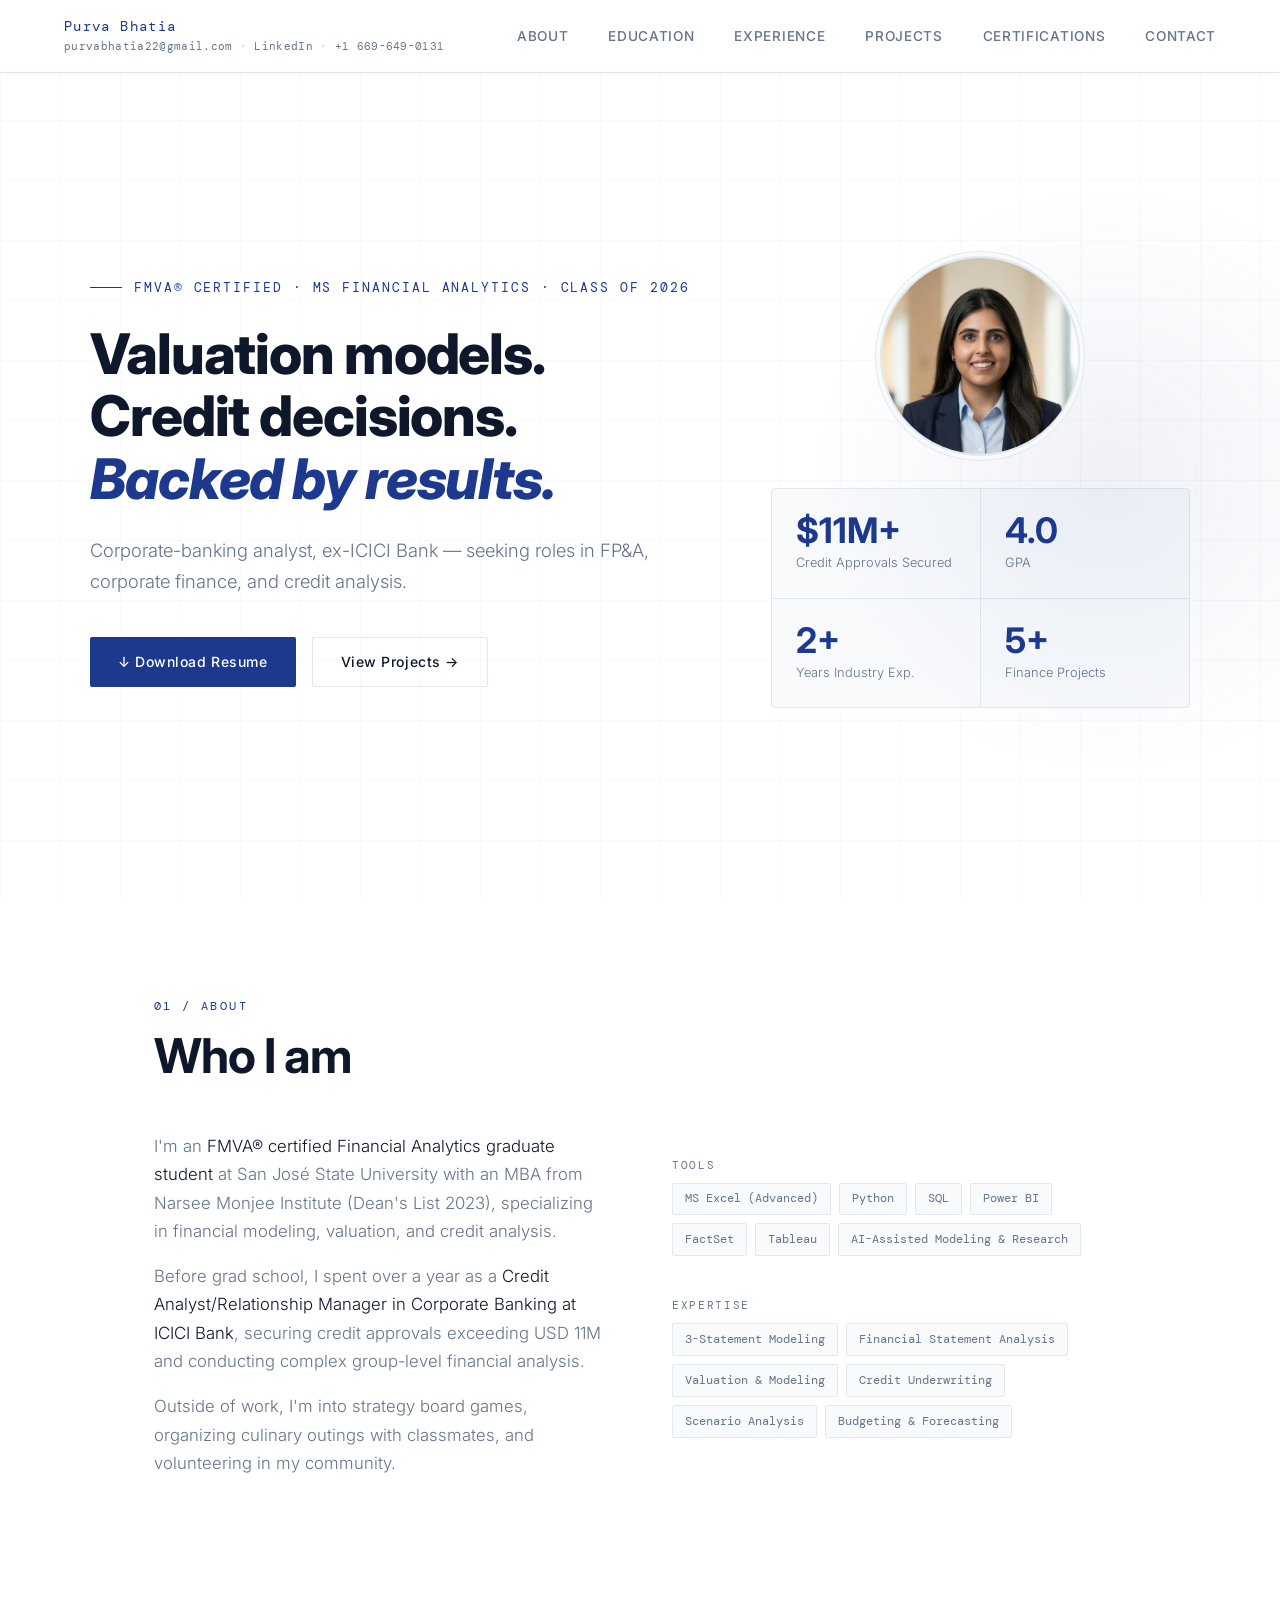
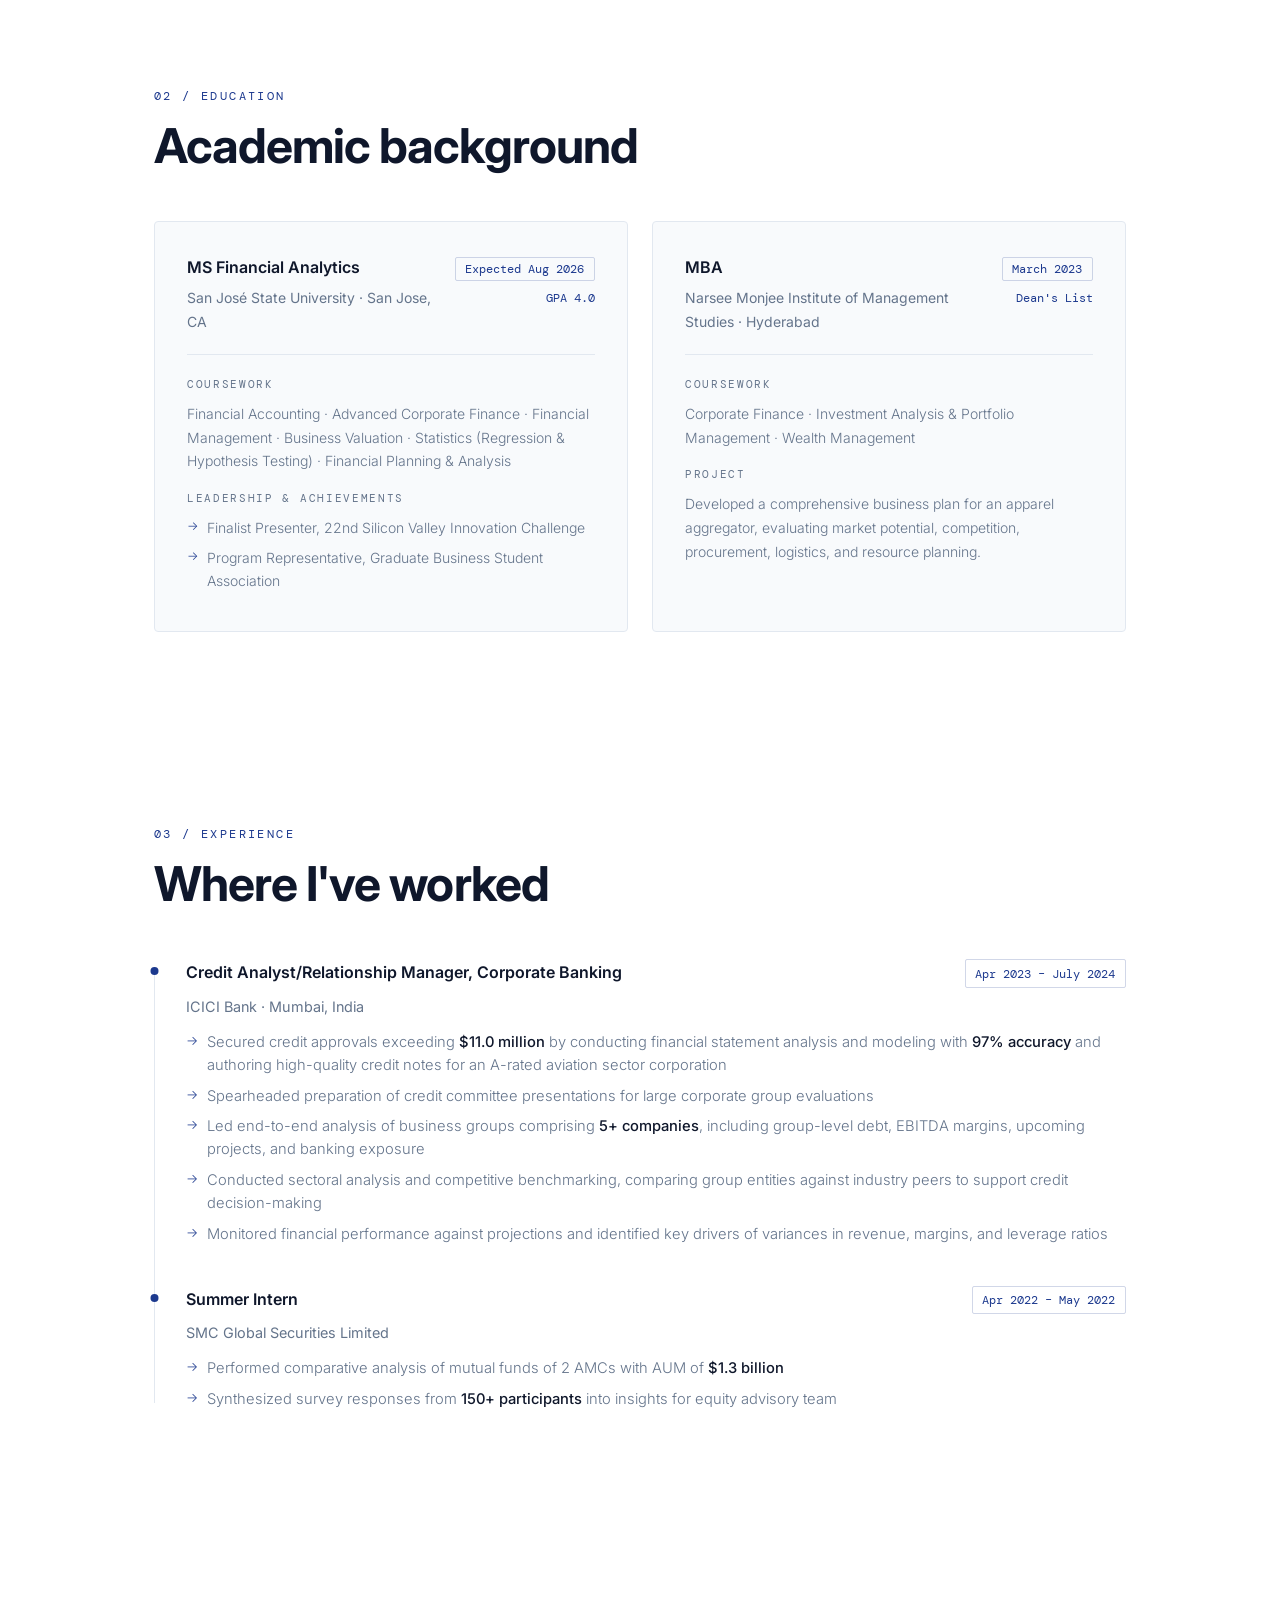
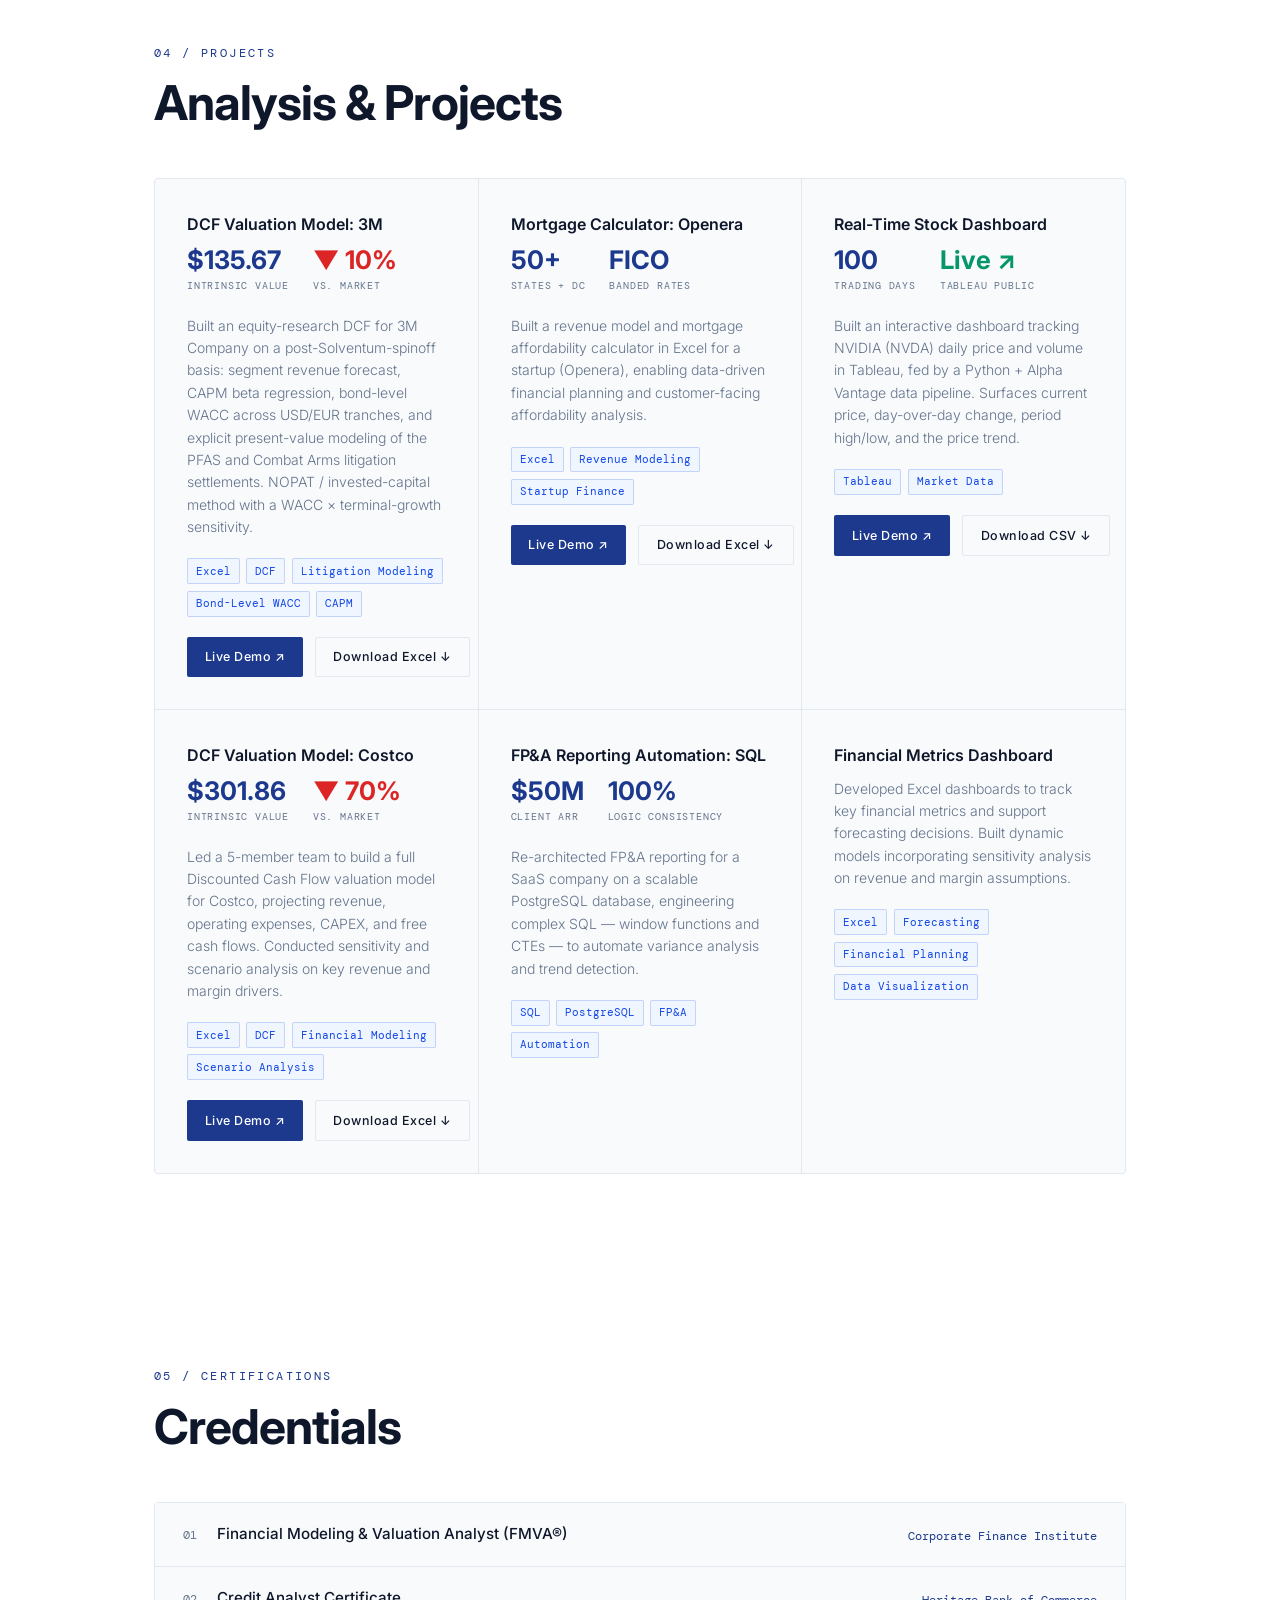
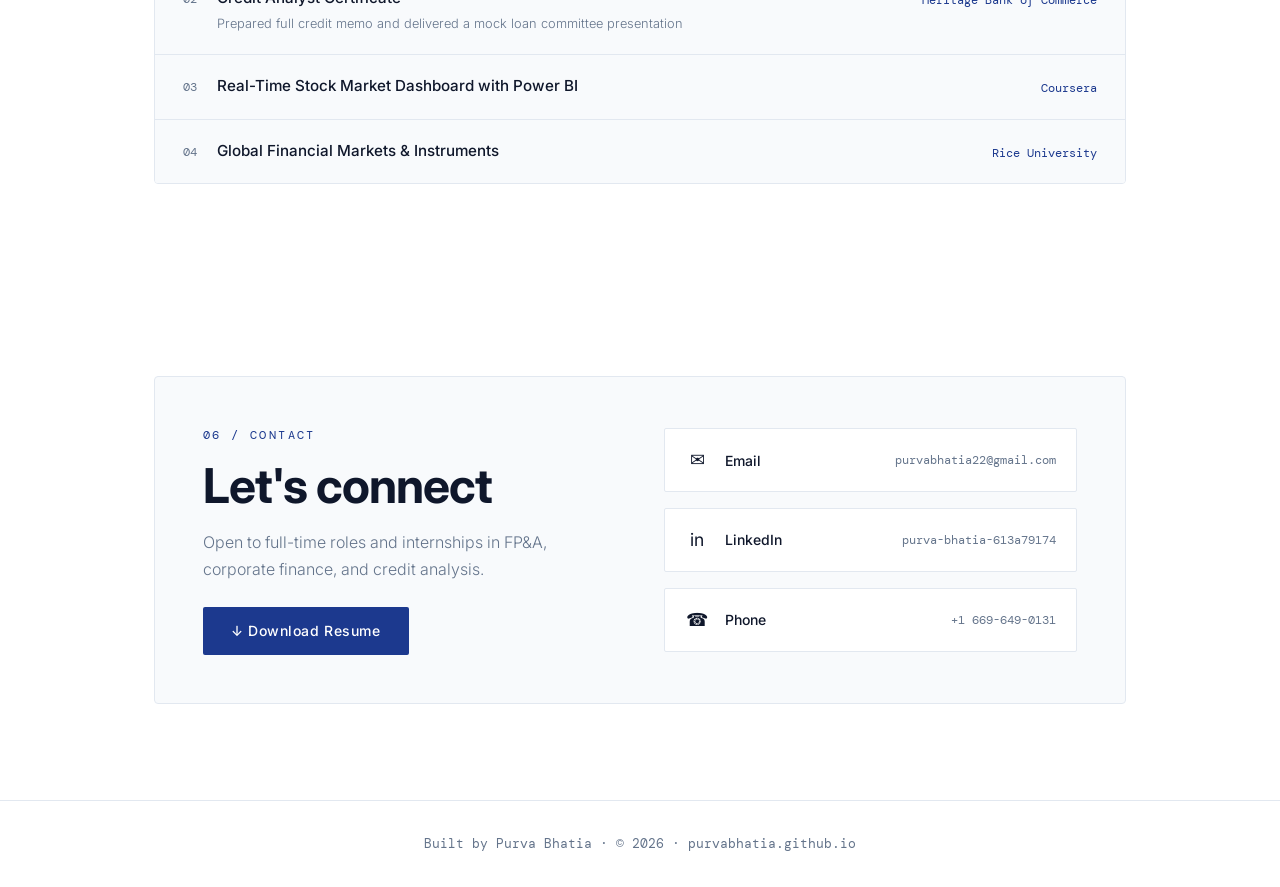
==== commit b3a4f51a: "Made it light mode" ====
--- a/index.html
+++ b/index.html
@@ -5,14 +5,15 @@
   <meta name="viewport" content="width=device-width, initial-scale=1.0"/>
   <title>Purva Bhatia | Financial Analytics</title>
   <link rel="preconnect" href="https://fonts.googleapis.com">
-  <link href="https://fonts.googleapis.com/css2?family=DM+Serif+Display:ital@0;1&family=DM+Sans:wght@300;400;500;600&family=DM+Mono:wght@400;500&display=swap" rel="stylesheet">
+  <link rel="preconnect" href="https://fonts.gstatic.com" crossorigin>
+  <link href="https://fonts.googleapis.com/css2?family=Inter:wght@300;400;500;600;700;800&family=DM+Mono:wght@400;500&display=swap" rel="stylesheet">
   <link rel="stylesheet" href="style.css">
   <meta property="og:title" content="Purva Bhatia | Financial Analytics">
   <meta property="og:description" content="FMVA® certified analyst — valuation models, credit underwriting, and financial planning. MS Financial Analytics at SJSU.">
   <meta property="og:type" content="website">
   <meta property="og:url" content="https://purvabhatia.github.io/">
   <meta property="og:image" content="https://purvabhatia.github.io/assets/PurvaBhatia_Headshot.jpg">
-  <link rel="icon" href="data:image/svg+xml,<svg xmlns='http://www.w3.org/2000/svg' viewBox='0 0 100 100'><rect width='100' height='100' rx='12' fill='%230d0f14'/><text x='50' y='68' font-family='serif' font-size='48' font-weight='400' fill='%23c8f064' text-anchor='middle'>PB</text></svg>">
+  <link rel="icon" href="data:image/svg+xml,<svg xmlns='http://www.w3.org/2000/svg' viewBox='0 0 100 100'><rect width='100' height='100' rx='12' fill='%231c398e'/><text x='50' y='68' font-family='sans-serif' font-size='46' font-weight='700' fill='%23ffffff' text-anchor='middle'>PB</text></svg>">
   <style>
     .nav-links {
       display: flex;
@@ -112,8 +113,9 @@
     h1 {
       font-family: var(--heading-font);
       font-size: clamp(2.25rem, 4.8vw, 3.5rem);
-      line-height: 1.15;
-      font-weight: 400;
+      line-height: 1.12;
+      font-weight: 800;
+      letter-spacing: -0.02em;
       margin-bottom: 1.5rem;
     }
 
@@ -154,13 +156,13 @@
 
     .btn-primary {
       background: var(--accent);
-      color: #0d0f14;
+      color: #ffffff;
     }
 
     .btn-primary:hover {
-      background: #d8ff70;
+      background: #1447e6;
       transform: translateY(-1px);
-      box-shadow: 0 8px 24px rgba(200,240,100,0.2);
+      box-shadow: 0 8px 24px rgba(28,57,142,0.25);
     }
 
     .btn-outline {
@@ -170,7 +172,7 @@
     }
 
     .btn-outline:hover {
-      border-color: rgba(255,255,255,0.2);
+      border-color: var(--accent);
       background: var(--surface);
     }
 
@@ -181,7 +183,7 @@
       right: -10%;
       width: 600px;
       height: 600px;
-      background: radial-gradient(circle, rgba(200,240,100,0.06) 0%, transparent 70%);
+      background: radial-gradient(circle, rgba(28,57,142,0.07) 0%, transparent 70%);
       pointer-events: none;
       z-index: 0;
     }
@@ -207,7 +209,8 @@
     h2 {
       font-family: var(--heading-font);
       font-size: clamp(2rem, 4vw, 3rem);
-      font-weight: 400;
+      font-weight: 700;
+      letter-spacing: -0.02em;
       margin-bottom: 3rem;
       line-height: 1.15;
     }
@@ -309,6 +312,7 @@
     .stat-number {
       font-family: var(--heading-font);
       font-size: 2.2rem;
+      font-weight: 700;
       color: var(--accent);
       line-height: 1;
       margin-bottom: 0.25rem;
@@ -383,7 +387,7 @@
       font-size: 0.75rem;
       color: var(--accent);
       padding: 0.2rem 0.6rem;
-      border: 1px solid rgba(200,240,100,0.2);
+      border: 1px solid rgba(28,57,142,0.2);
       border-radius: 2px;
     }
 
@@ -488,12 +492,13 @@
     .pstat-num {
       font-family: var(--heading-font);
       font-size: 1.6rem;
+      font-weight: 700;
       line-height: 1;
       color: var(--accent);
     }
 
-    .pstat-num.down { color: #f87171; }
-    .pstat-num.up   { color: #4ade80; }
+    .pstat-num.down { color: #dc2626; }
+    .pstat-num.up   { color: #059669; }
 
     .pstat-label {
       font-family: var(--mono-font);
@@ -519,7 +524,8 @@
       font-family: var(--mono-font);
       font-size: 0.7rem;
       color: var(--accent2);
-      border: 1px solid rgba(100,212,240,0.2);
+      background: #eff6ff;
+      border: 1px solid rgba(20,71,230,0.2);
       padding: 0.15rem 0.5rem;
       border-radius: 2px;
     }
--- a/style.css
+++ b/style.css
@@ -1,14 +1,14 @@
 :root {
-  --bg: #0d0f14;
-  --surface: #13161d;
-  --surface2: #1a1e28;
-  --border: rgba(255,255,255,0.07);
-  --accent: #c8f064;
-  --accent2: #64d4f0;
-  --text: #e8eaf0;
-  --muted: #7a8090;
-  --heading-font: 'DM Serif Display', serif;
-  --body-font: 'DM Sans', sans-serif;
+  --bg: #ffffff;
+  --surface: #f8fafc;
+  --surface2: #f1f5f9;
+  --border: #e2e8f0;
+  --accent: #1c398e;
+  --accent2: #1447e6;
+  --text: #0f172b;
+  --muted: #64748b;
+  --heading-font: 'Inter', sans-serif;
+  --body-font: 'Inter', sans-serif;
   --mono-font: 'DM Mono', monospace;
 }
 
@@ -24,25 +24,19 @@
   line-height: 1.7;
   overflow-x: hidden;
   min-height: 100vh;
+  -webkit-font-smoothing: antialiased;
+  -moz-osx-font-smoothing: grayscale;
 }
 
-body::before {
-  content: '';
-  position: fixed;
-  inset: 0;
-  background-image: url("data:image/svg+xml,%3Csvg viewBox='0 0 200 200' xmlns='http://www.w3.org/2000/svg'%3E%3Cfilter id='n'%3E%3CfeTurbulence type='fractalNoise' baseFrequency='0.9' numOctaves='4' stitchTiles='stitch'/%3E%3C/filter%3E%3Crect width='100%25' height='100%25' filter='url(%23n)' opacity='0.04'/%3E%3C/svg%3E");
-  pointer-events: none;
-  z-index: 0;
-  opacity: 0.5;
-}
-
+/* Subtle slate grid for a light, analytical texture.
+   (The dark-theme noise grain was removed — it reads as grey dust on white.) */
 body::after {
   content: '';
   position: fixed;
   inset: 0;
   background-image:
-    linear-gradient(rgba(200,240,100,0.03) 1px, transparent 1px),
-    linear-gradient(90deg, rgba(200,240,100,0.03) 1px, transparent 1px);
+    linear-gradient(rgba(15,23,43,0.025) 1px, transparent 1px),
+    linear-gradient(90deg, rgba(15,23,43,0.025) 1px, transparent 1px);
   background-size: 60px 60px;
   pointer-events: none;
   z-index: 0;
@@ -58,8 +52,9 @@
   padding: 1.2rem 4rem;
   backdrop-filter: blur(20px);
   -webkit-backdrop-filter: blur(20px);
-  background: rgba(13,15,20,0.8);
+  background: rgba(255,255,255,0.85);
   border-bottom: 1px solid var(--border);
+  box-shadow: 0 1px 3px rgba(15,23,43,0.04);
 }
 
 .nav-logo {
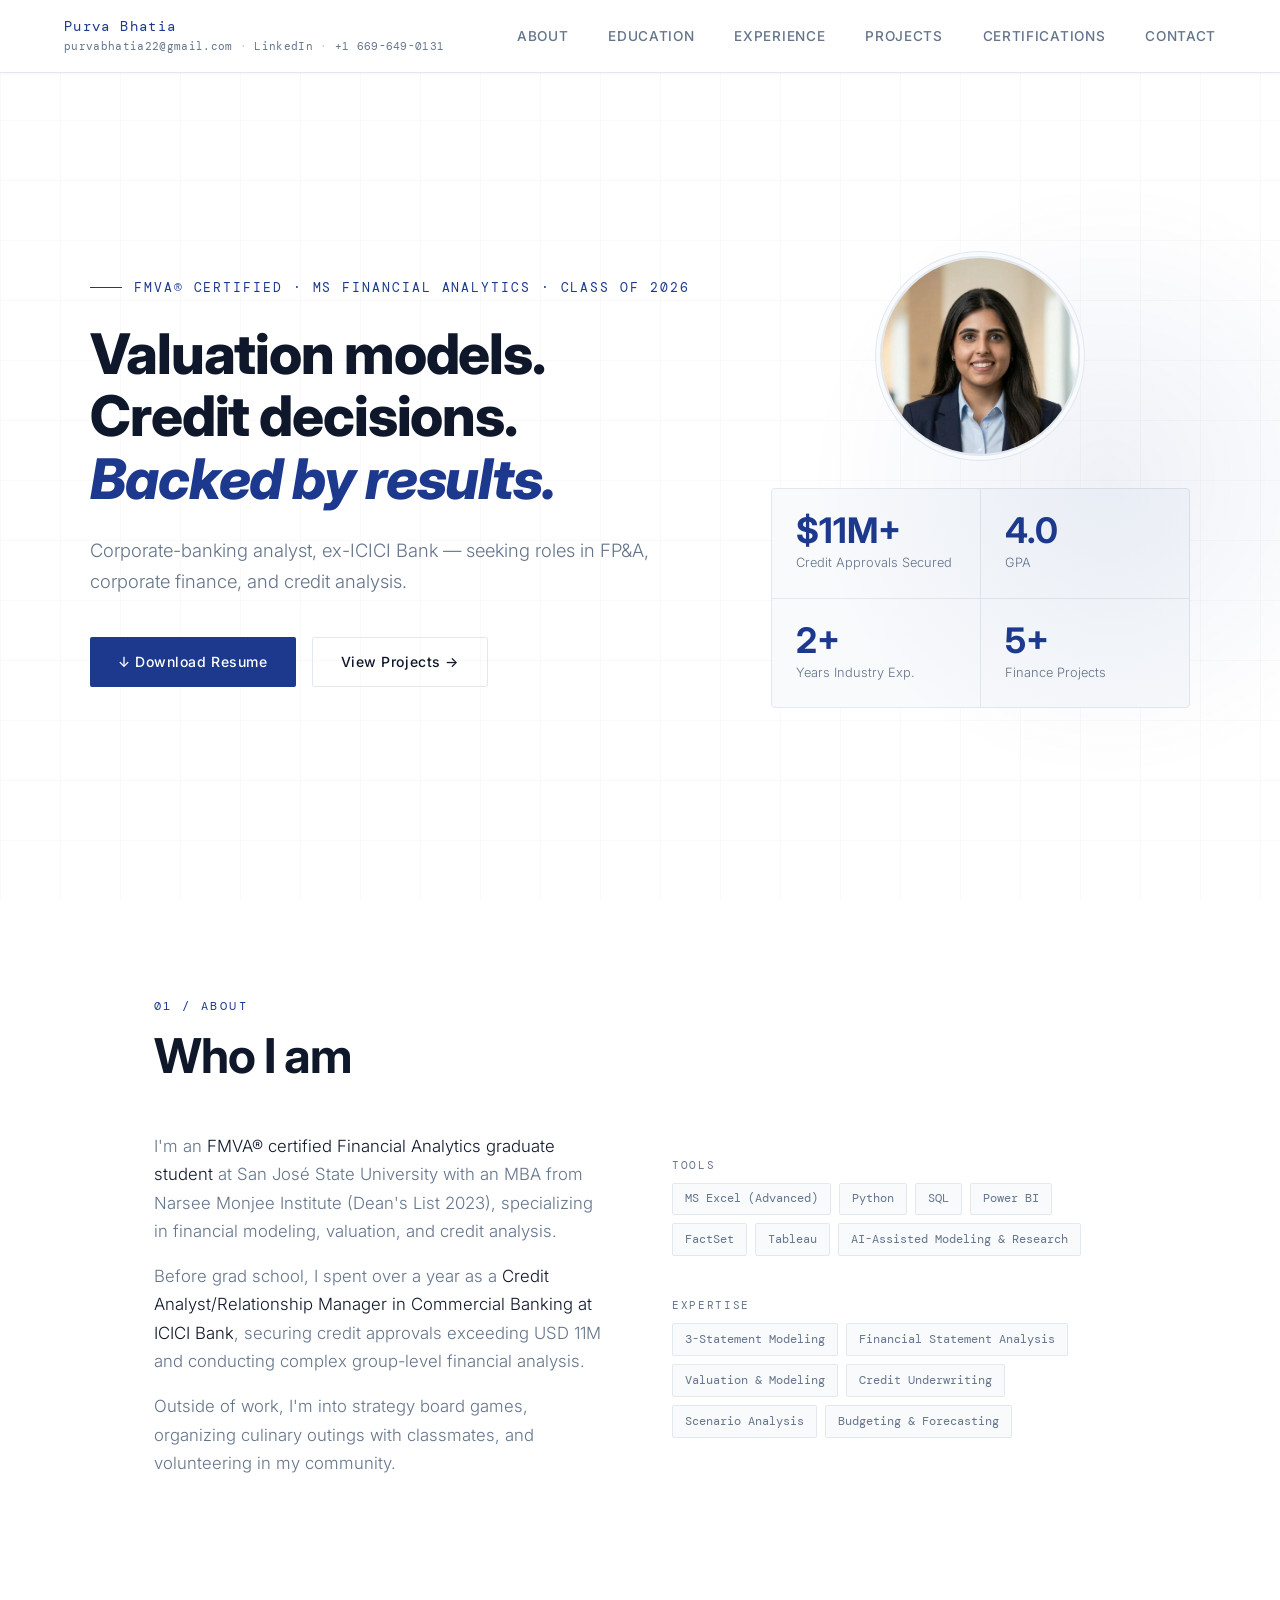
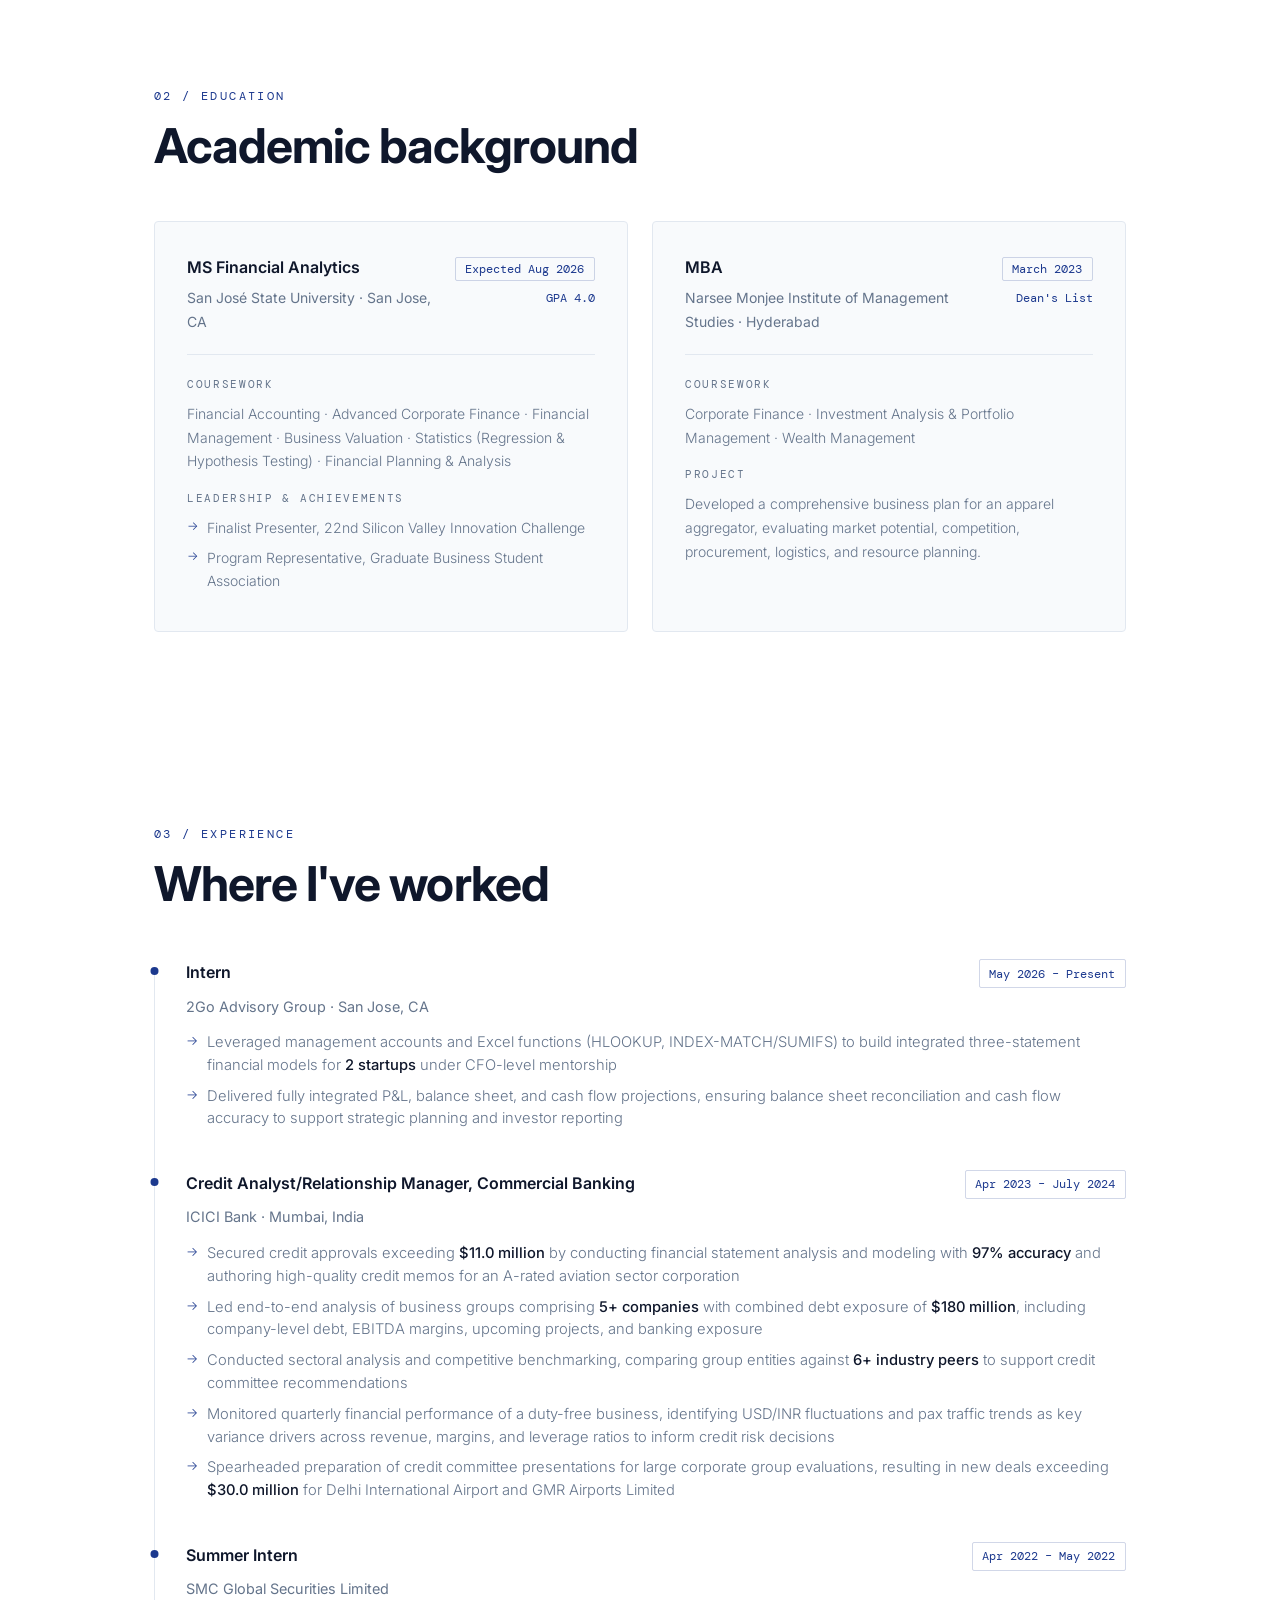
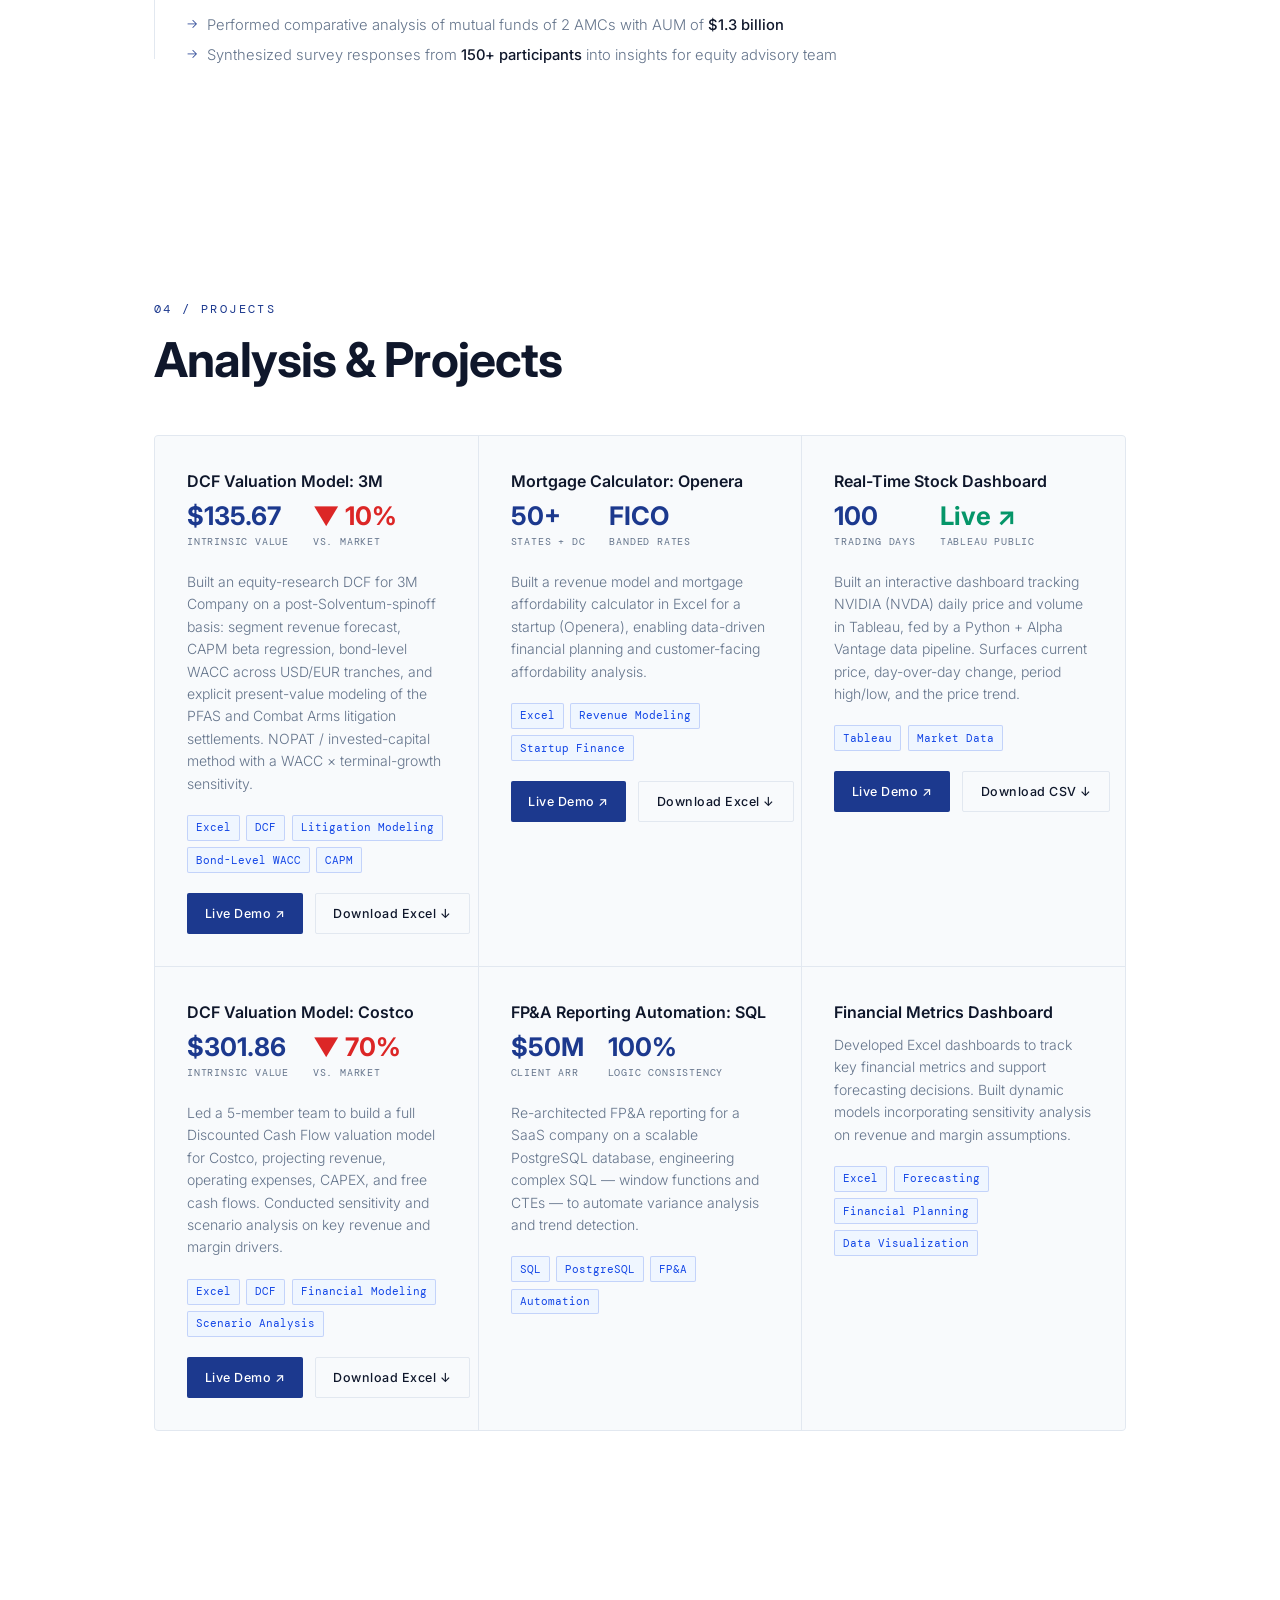
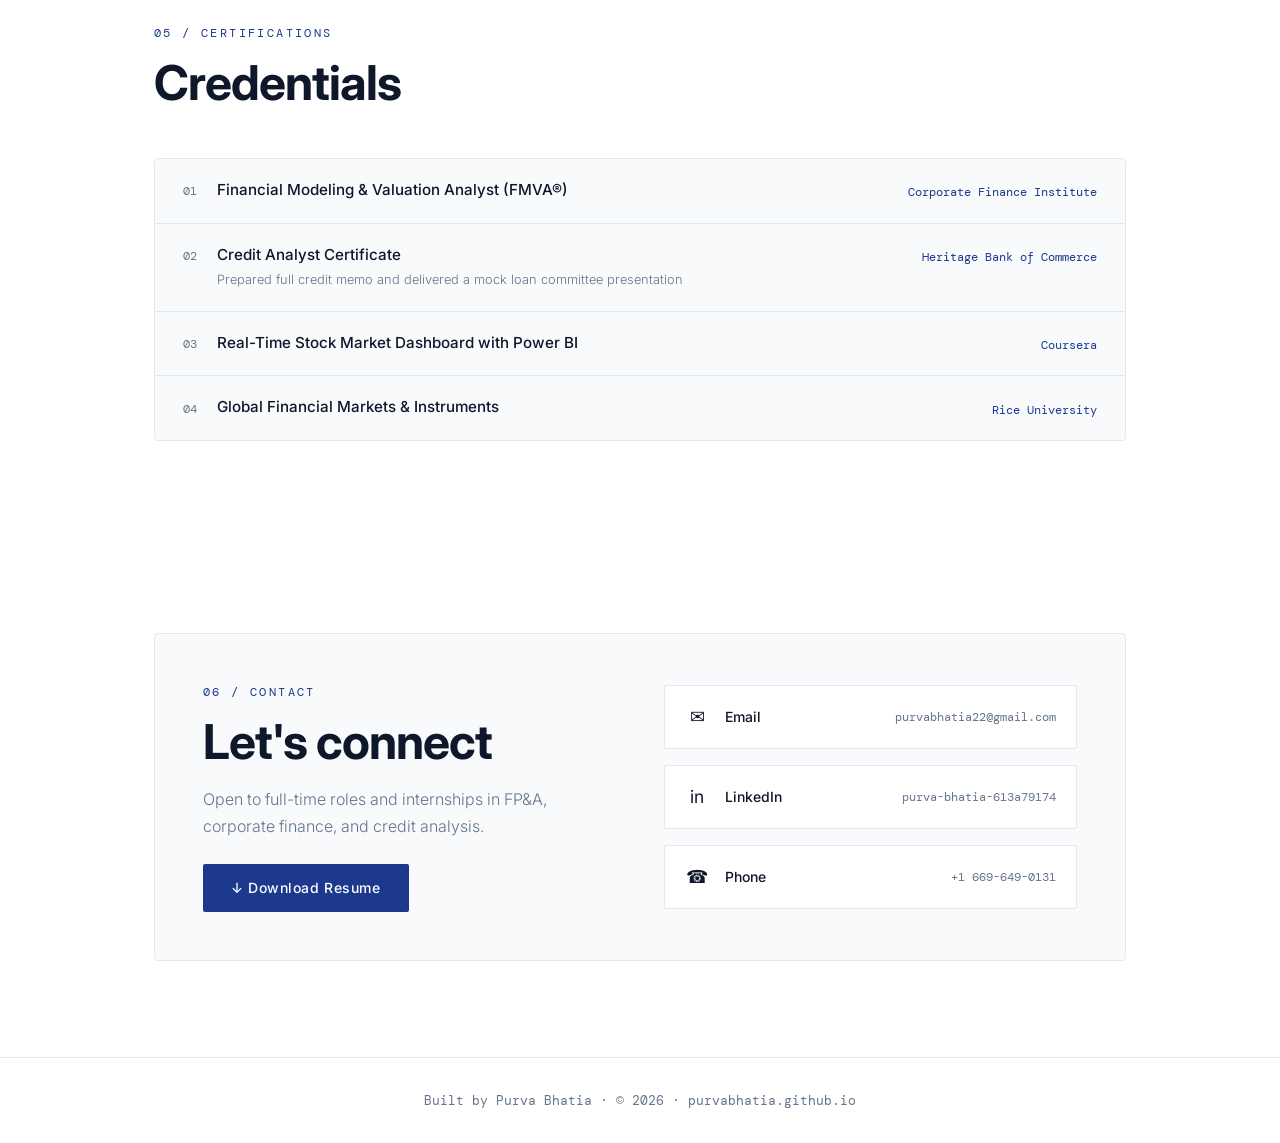
==== commit 59b80650: "Updated to new resume" ====
--- a/index.html
+++ b/index.html
@@ -497,8 +497,8 @@
       color: var(--accent);
     }
 
-    .pstat-num.down { color: #dc2626; }
-    .pstat-num.up   { color: #059669; }
+    .pstat-num.down { color: var(--red); }
+    .pstat-num.up   { color: var(--green); }
 
     .pstat-label {
       font-family: var(--mono-font);
@@ -832,7 +832,7 @@
           I'm an <span>FMVA® certified Financial Analytics graduate student</span> at San José State University with an MBA from Narsee Monjee Institute (Dean's List 2023), specializing in financial modeling, valuation, and credit analysis.
         </p>
         <p>
-          Before grad school, I spent over a year as a <span>Credit Analyst/Relationship Manager in Corporate Banking at ICICI Bank</span>, securing credit approvals exceeding USD 11M and conducting complex group-level financial analysis.
+          Before grad school, I spent over a year as a <span>Credit Analyst/Relationship Manager in Commercial Banking at ICICI Bank</span>, securing credit approvals exceeding USD 11M and conducting complex group-level financial analysis.
         </p>
         <p>
           Outside of work, I'm into strategy board games, organizing culinary outings with classmates, and volunteering in my community.
@@ -920,19 +920,31 @@
       <!-- JOB 1 -->
       <div class="timeline-item">
         <div class="timeline-header">
-          <span class="timeline-role">Credit Analyst/Relationship Manager, Corporate Banking</span>
+          <span class="timeline-role">Intern</span>
+          <span class="timeline-date">May 2026 – Present</span>
+        </div>
+        <div class="timeline-company">2Go Advisory Group · San Jose, CA</div>
+        <ul class="timeline-desc">
+          <li>Leveraged management accounts and Excel functions (HLOOKUP, INDEX-MATCH/SUMIFS) to build integrated three-statement financial models for <strong>2 startups</strong> under CFO-level mentorship</li>
+          <li>Delivered fully integrated P&amp;L, balance sheet, and cash flow projections, ensuring balance sheet reconciliation and cash flow accuracy to support strategic planning and investor reporting</li>
+        </ul>
+      </div>
+      <!-- JOB 2 -->
+      <div class="timeline-item">
+        <div class="timeline-header">
+          <span class="timeline-role">Credit Analyst/Relationship Manager, Commercial Banking</span>
           <span class="timeline-date">Apr 2023 – July 2024</span>
         </div>
         <div class="timeline-company">ICICI Bank · Mumbai, India</div>
         <ul class="timeline-desc">
-          <li>Secured credit approvals exceeding <strong>$11.0 million</strong> by conducting financial statement analysis and modeling with <strong>97% accuracy</strong> and authoring high-quality credit notes for an A-rated aviation sector corporation</li>
-          <li>Spearheaded preparation of credit committee presentations for large corporate group evaluations</li>
-          <li>Led end-to-end analysis of business groups comprising <strong>5+ companies</strong>, including group-level debt, EBITDA margins, upcoming projects, and banking exposure</li>
-          <li>Conducted sectoral analysis and competitive benchmarking, comparing group entities against industry peers to support credit decision-making</li>
-          <li>Monitored financial performance against projections and identified key drivers of variances in revenue, margins, and leverage ratios</li>
+          <li>Secured credit approvals exceeding <strong>$11.0 million</strong> by conducting financial statement analysis and modeling with <strong>97% accuracy</strong> and authoring high-quality credit memos for an A-rated aviation sector corporation</li>
+          <li>Led end-to-end analysis of business groups comprising <strong>5+ companies</strong> with combined debt exposure of <strong>$180 million</strong>, including company-level debt, EBITDA margins, upcoming projects, and banking exposure</li>
+          <li>Conducted sectoral analysis and competitive benchmarking, comparing group entities against <strong>6+ industry peers</strong> to support credit committee recommendations</li>
+          <li>Monitored quarterly financial performance of a duty-free business, identifying USD/INR fluctuations and pax traffic trends as key variance drivers across revenue, margins, and leverage ratios to inform credit risk decisions</li>
+          <li>Spearheaded preparation of credit committee presentations for large corporate group evaluations, resulting in new deals exceeding <strong>$30.0 million</strong> for Delhi International Airport and GMR Airports Limited</li>
         </ul>
       </div>
-      <!-- JOB 2 -->
+      <!-- JOB 3 -->
       <div class="timeline-item">
         <div class="timeline-header">
           <span class="timeline-role">Summer Intern</span>
--- a/style.css
+++ b/style.css
@@ -7,6 +7,15 @@
   --accent2: #1447e6;
   --text: #0f172b;
   --muted: #64748b;
+
+  /* Directional / semantic finance colors — shared by the calculator + DCF pages */
+  --green: #059669;
+  --yellow: #d97706;
+  --red: #dc2626;
+  --bull: var(--green);
+  --base: var(--accent2);
+  --bear: var(--red);
+
   --heading-font: 'Inter', sans-serif;
   --body-font: 'Inter', sans-serif;
   --mono-font: 'DM Mono', monospace;
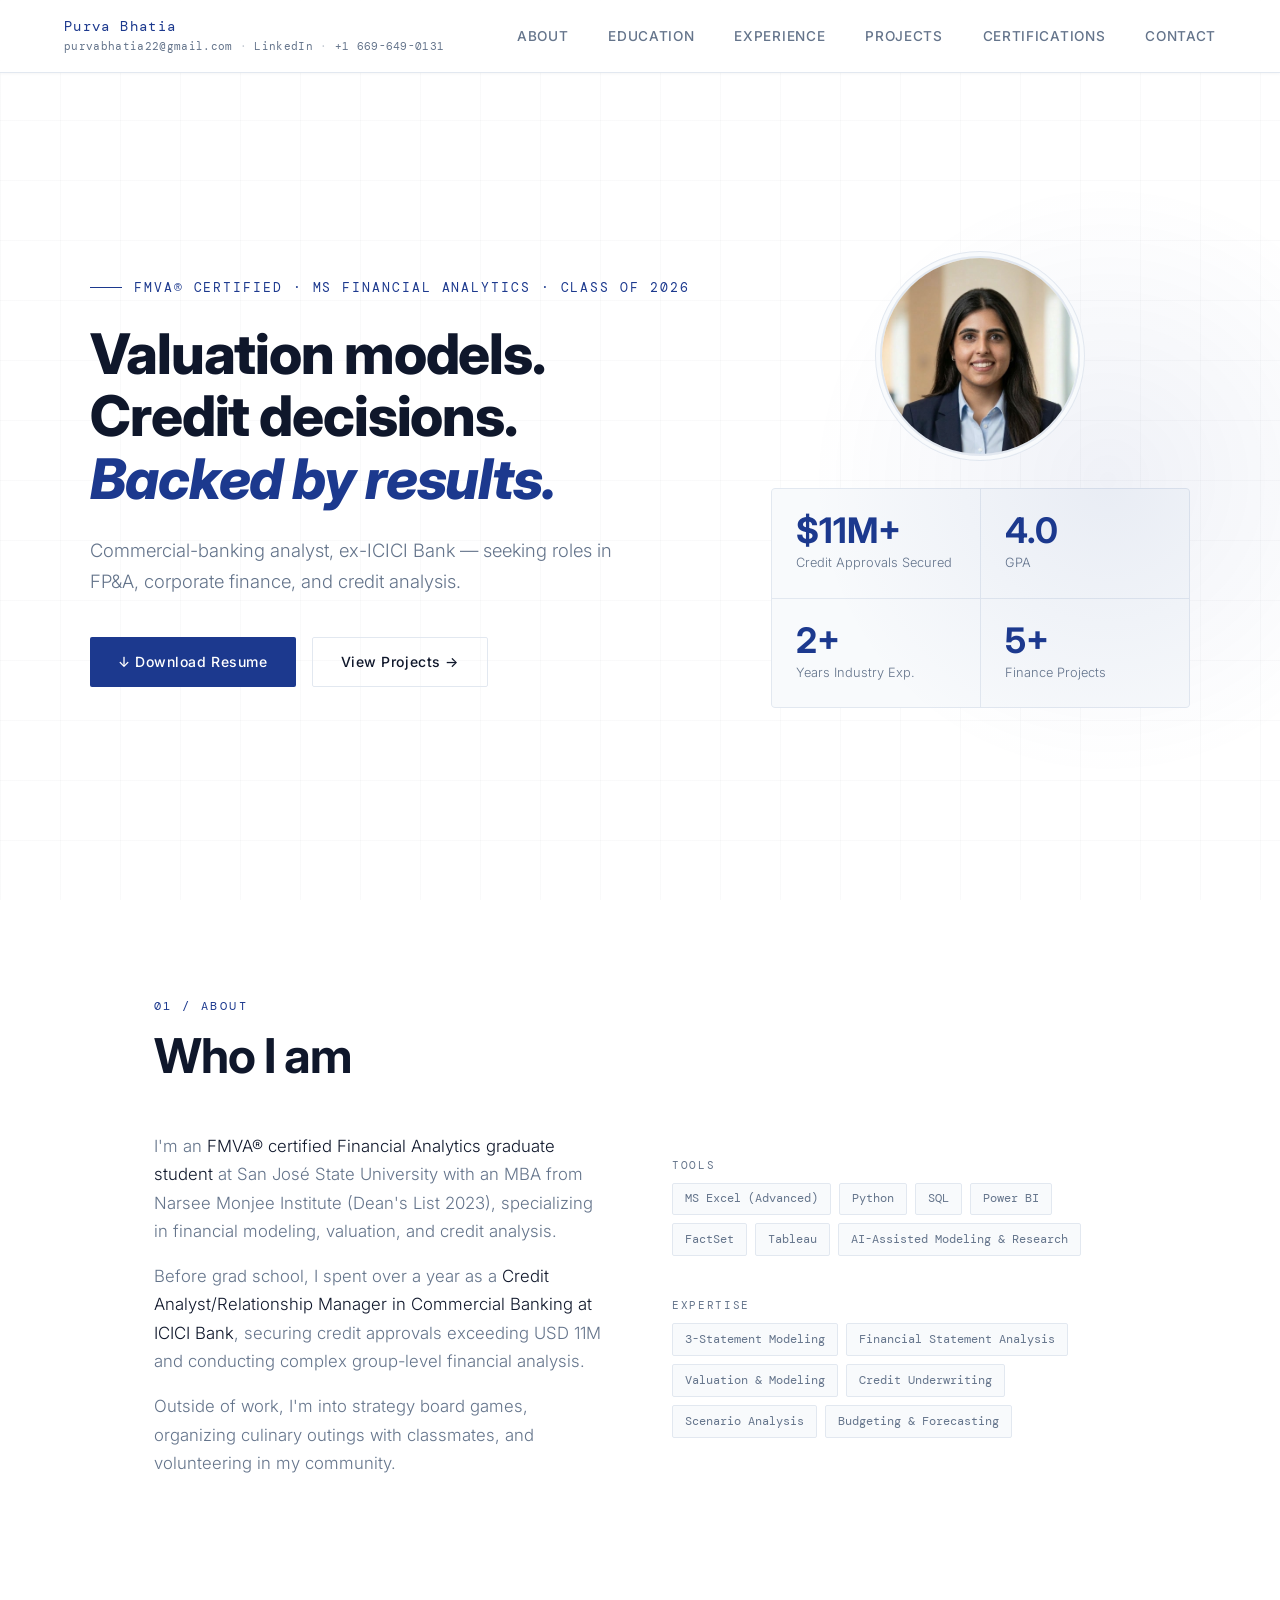
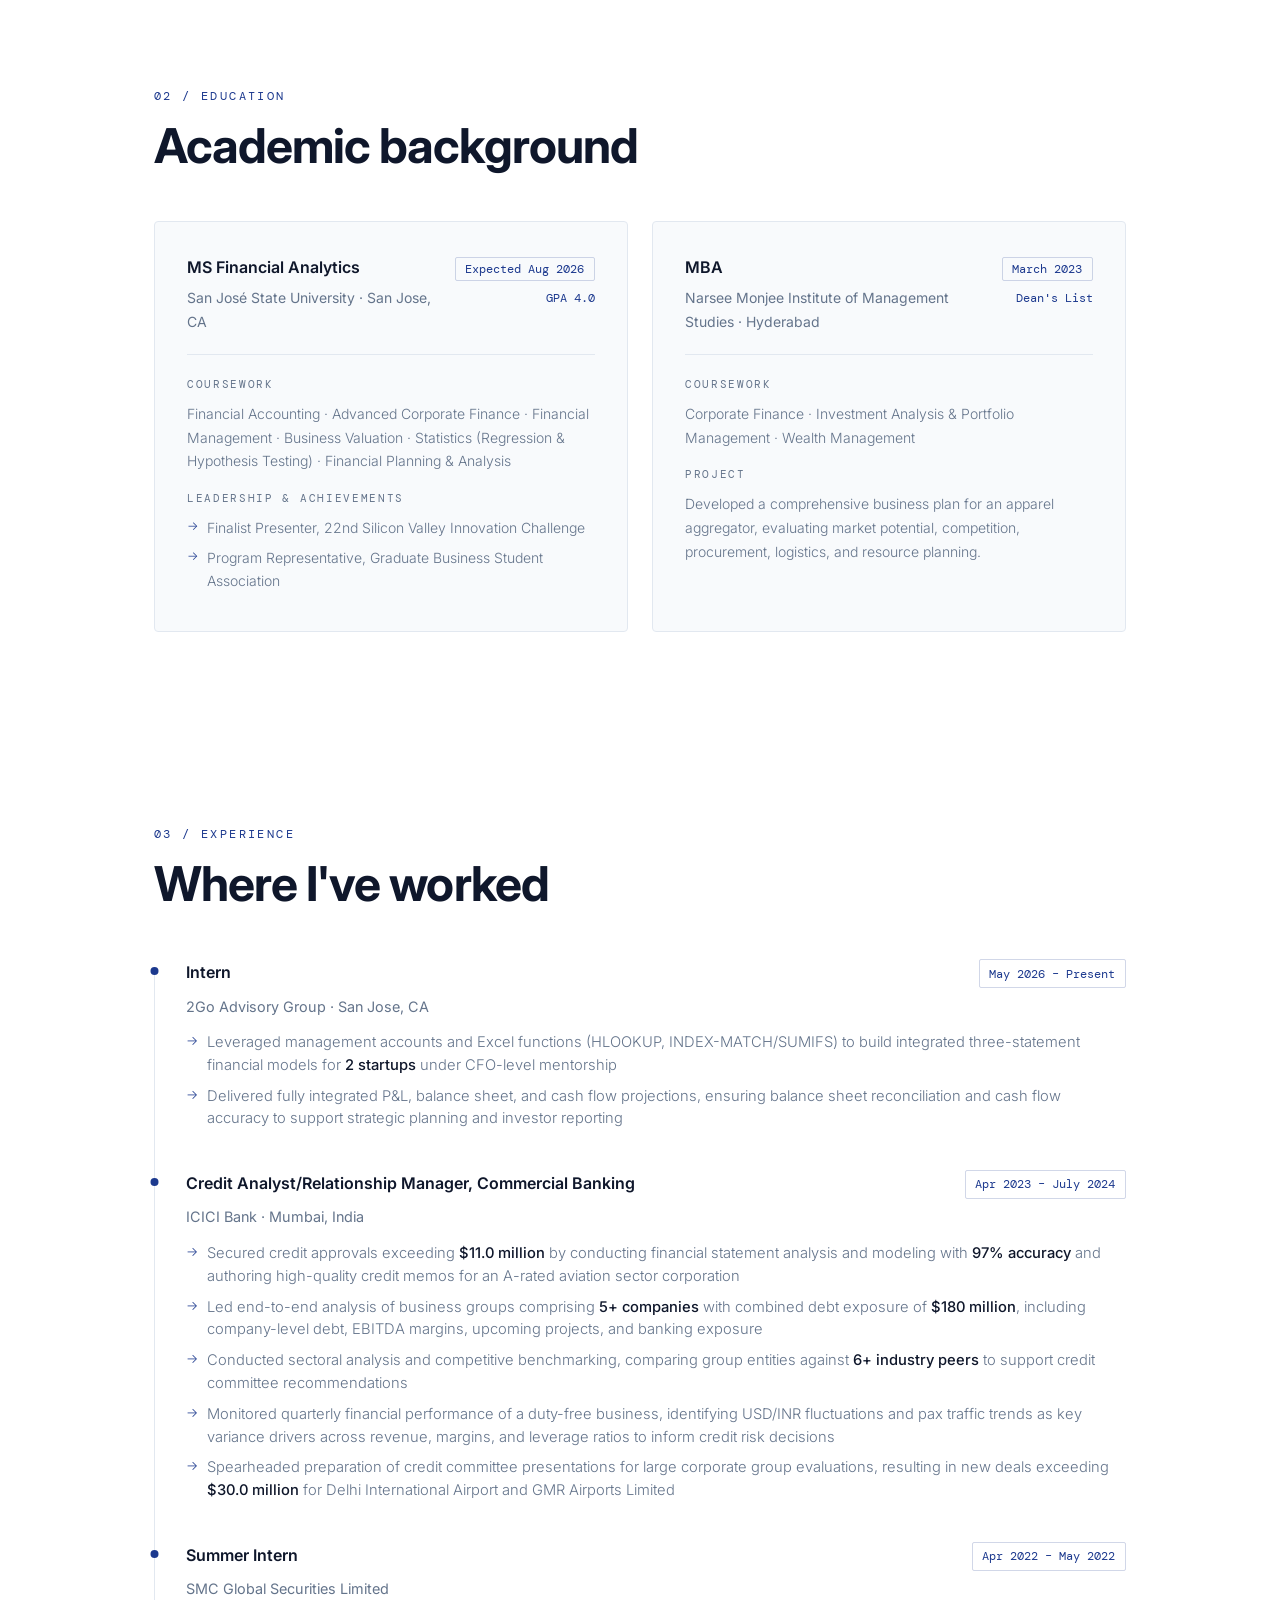
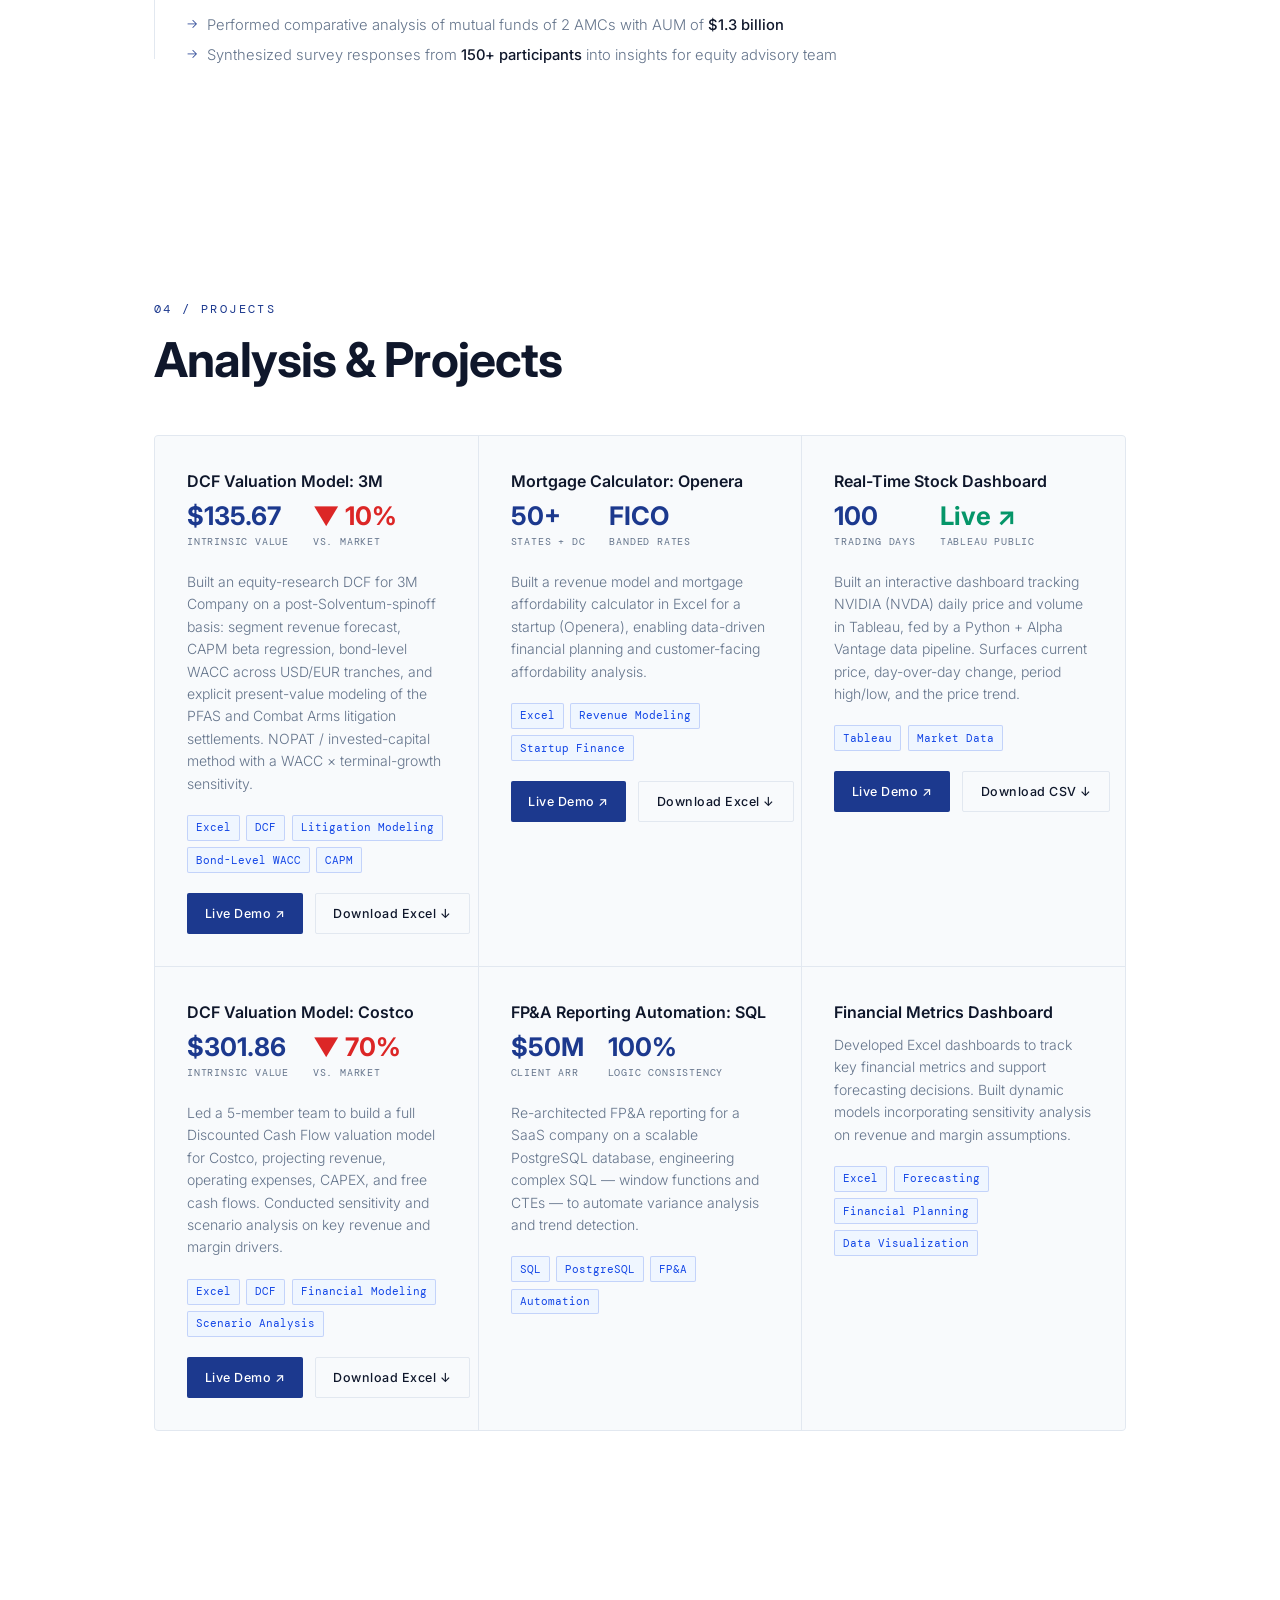
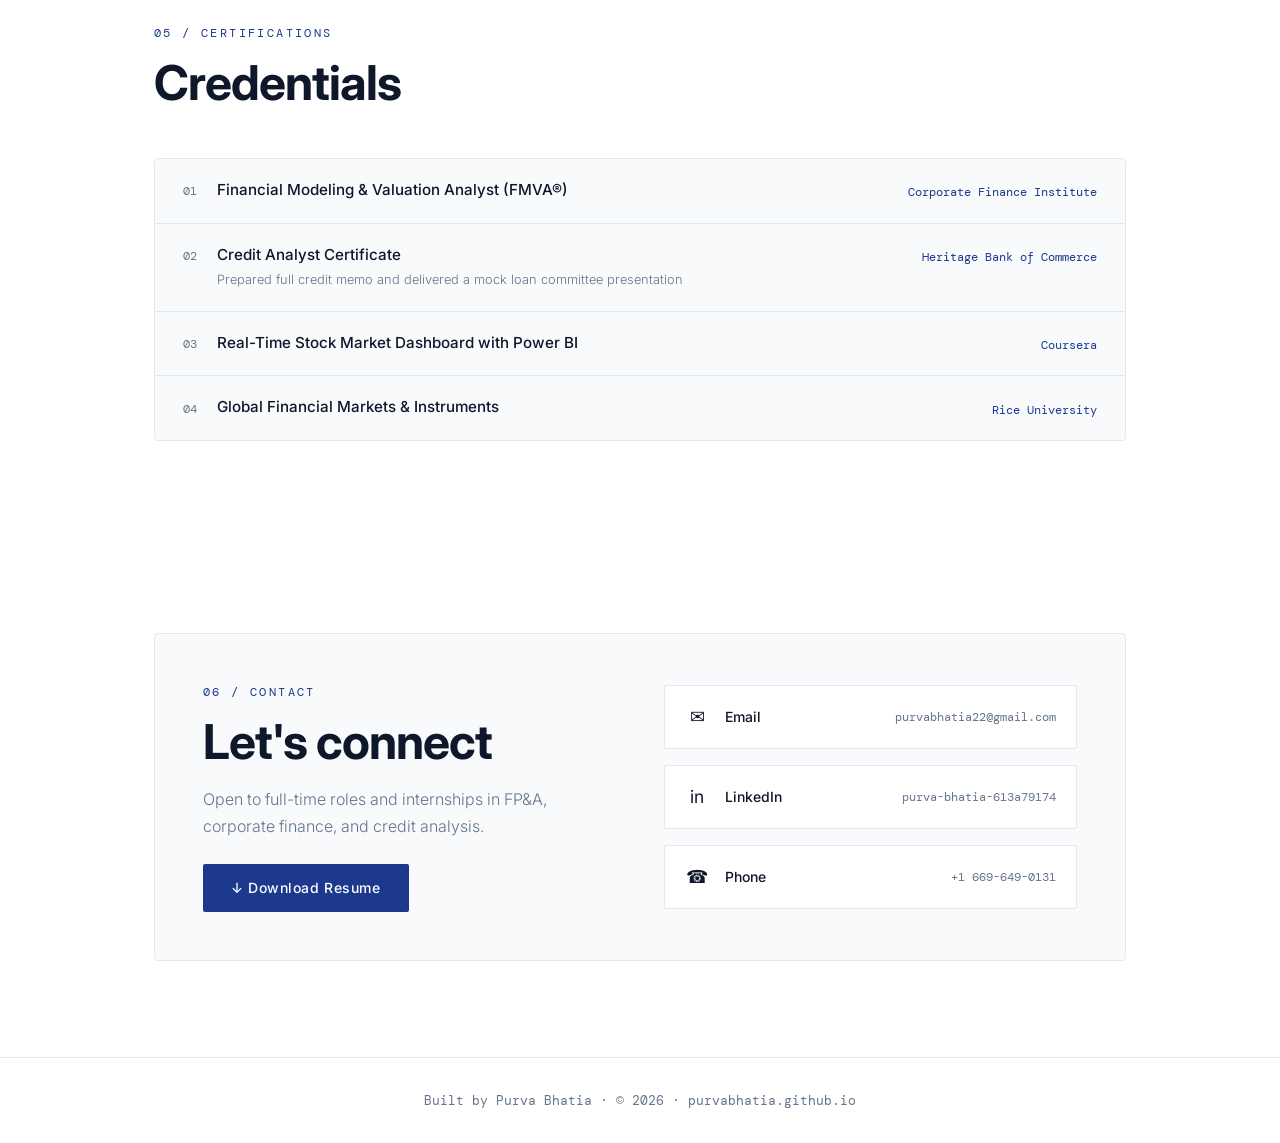
==== commit 0e466d3e: "Fix hero tagline to say Commercial Banking Aligns the hero subtitle with the resume and About paragr" ====
--- a/index.html
+++ b/index.html
@@ -788,7 +788,7 @@
           <div class="hero-tag">FMVA® Certified · MS Financial Analytics · Class of 2026</div>
           <h1>Valuation models.<br>Credit decisions.<br><em>Backed by results.</em></h1>
           <p class="hero-sub">
-            Corporate-banking analyst, ex-ICICI Bank — seeking roles in FP&amp;A, corporate finance, and credit analysis.
+            Commercial-banking analyst, ex-ICICI Bank — seeking roles in FP&amp;A, corporate finance, and credit analysis.
           </p>
           <div class="hero-actions">
             <a href="assets/PurvaBhatia_Resume.pdf" class="btn btn-primary" target="_blank">↓ Download Resume</a>
